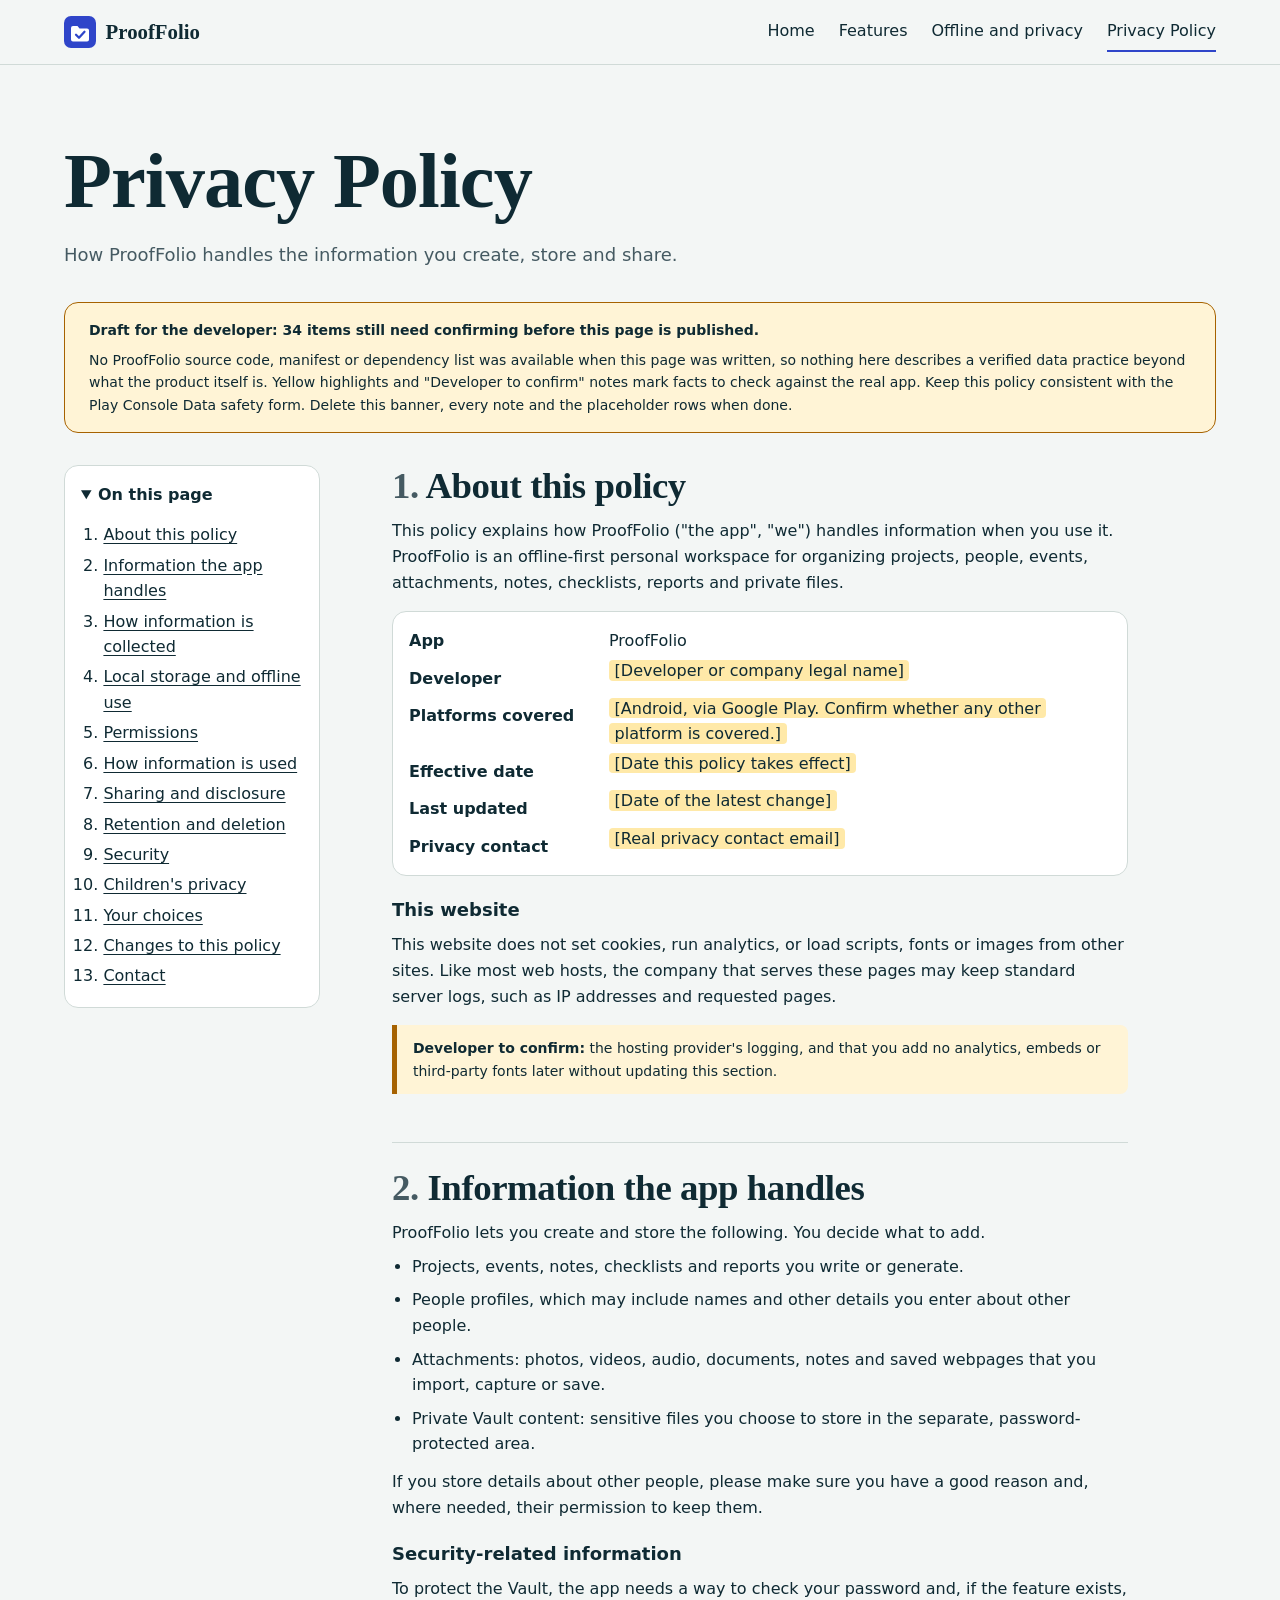
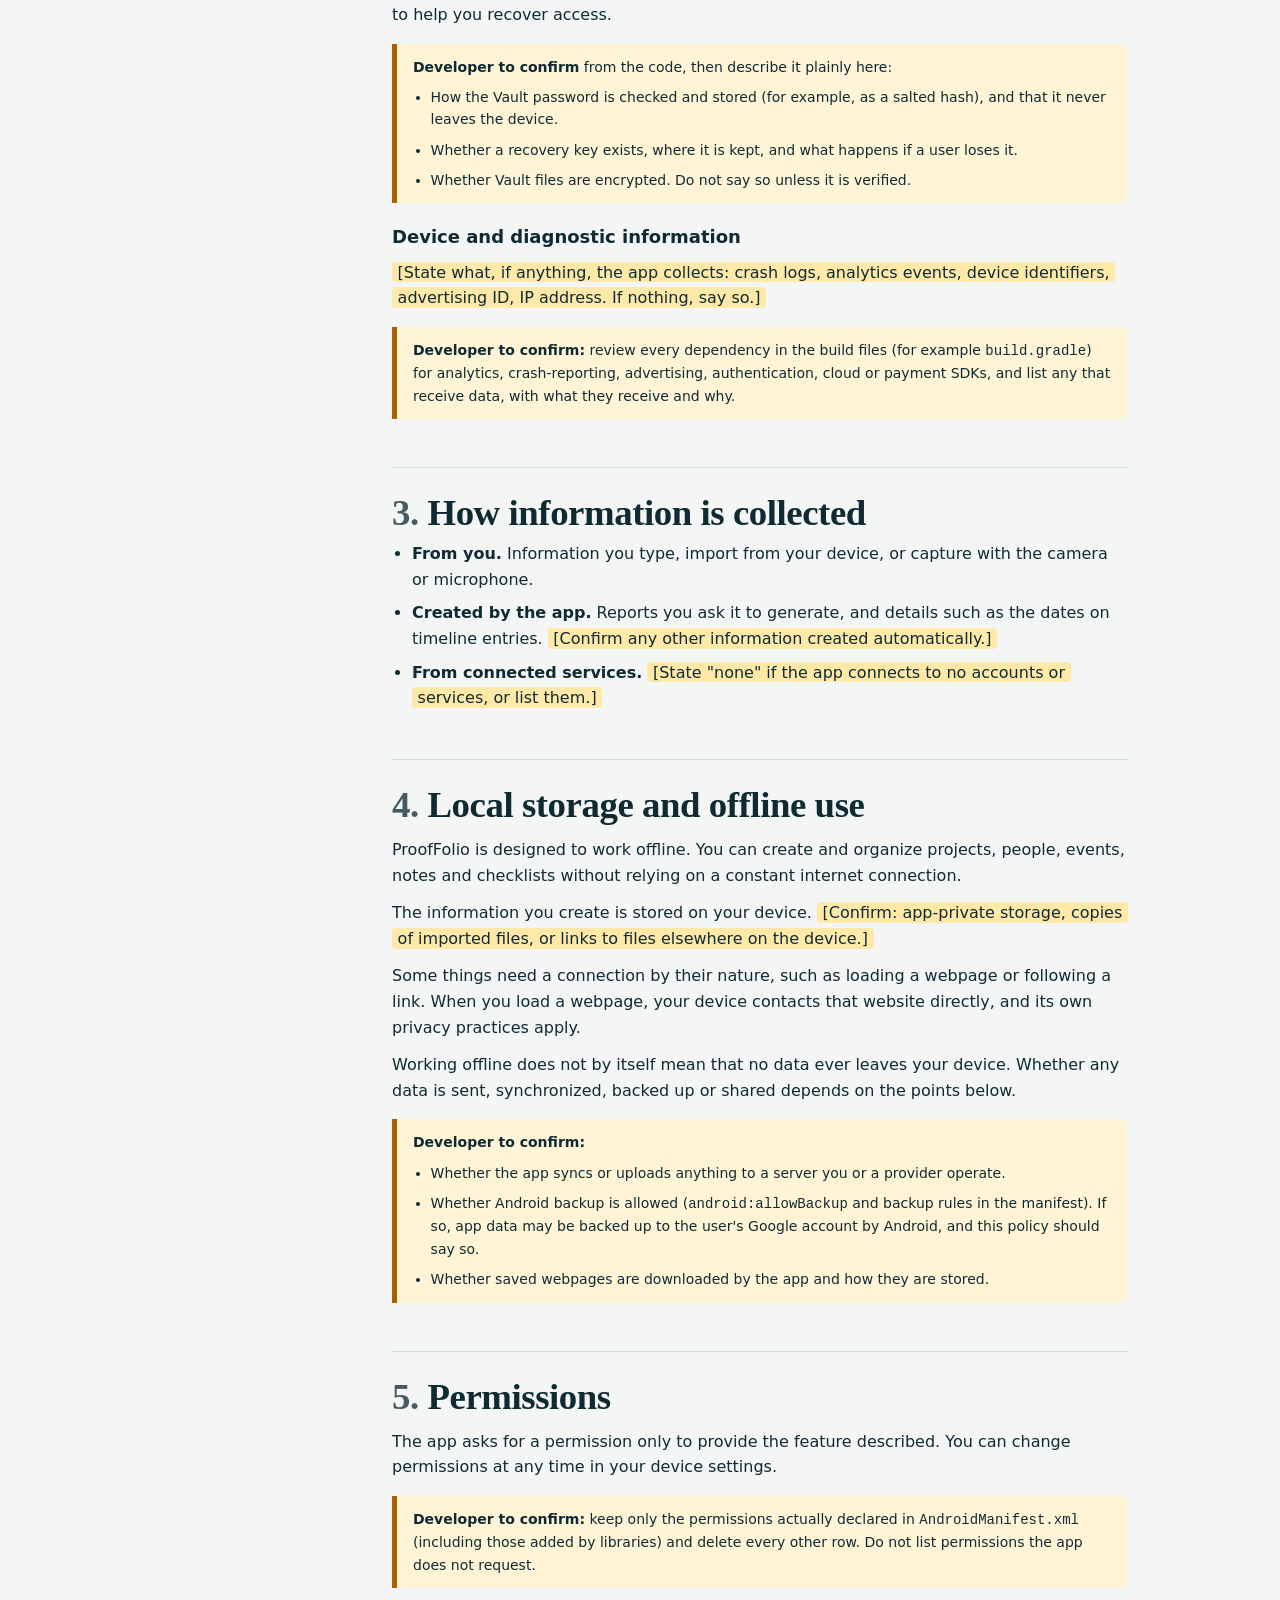
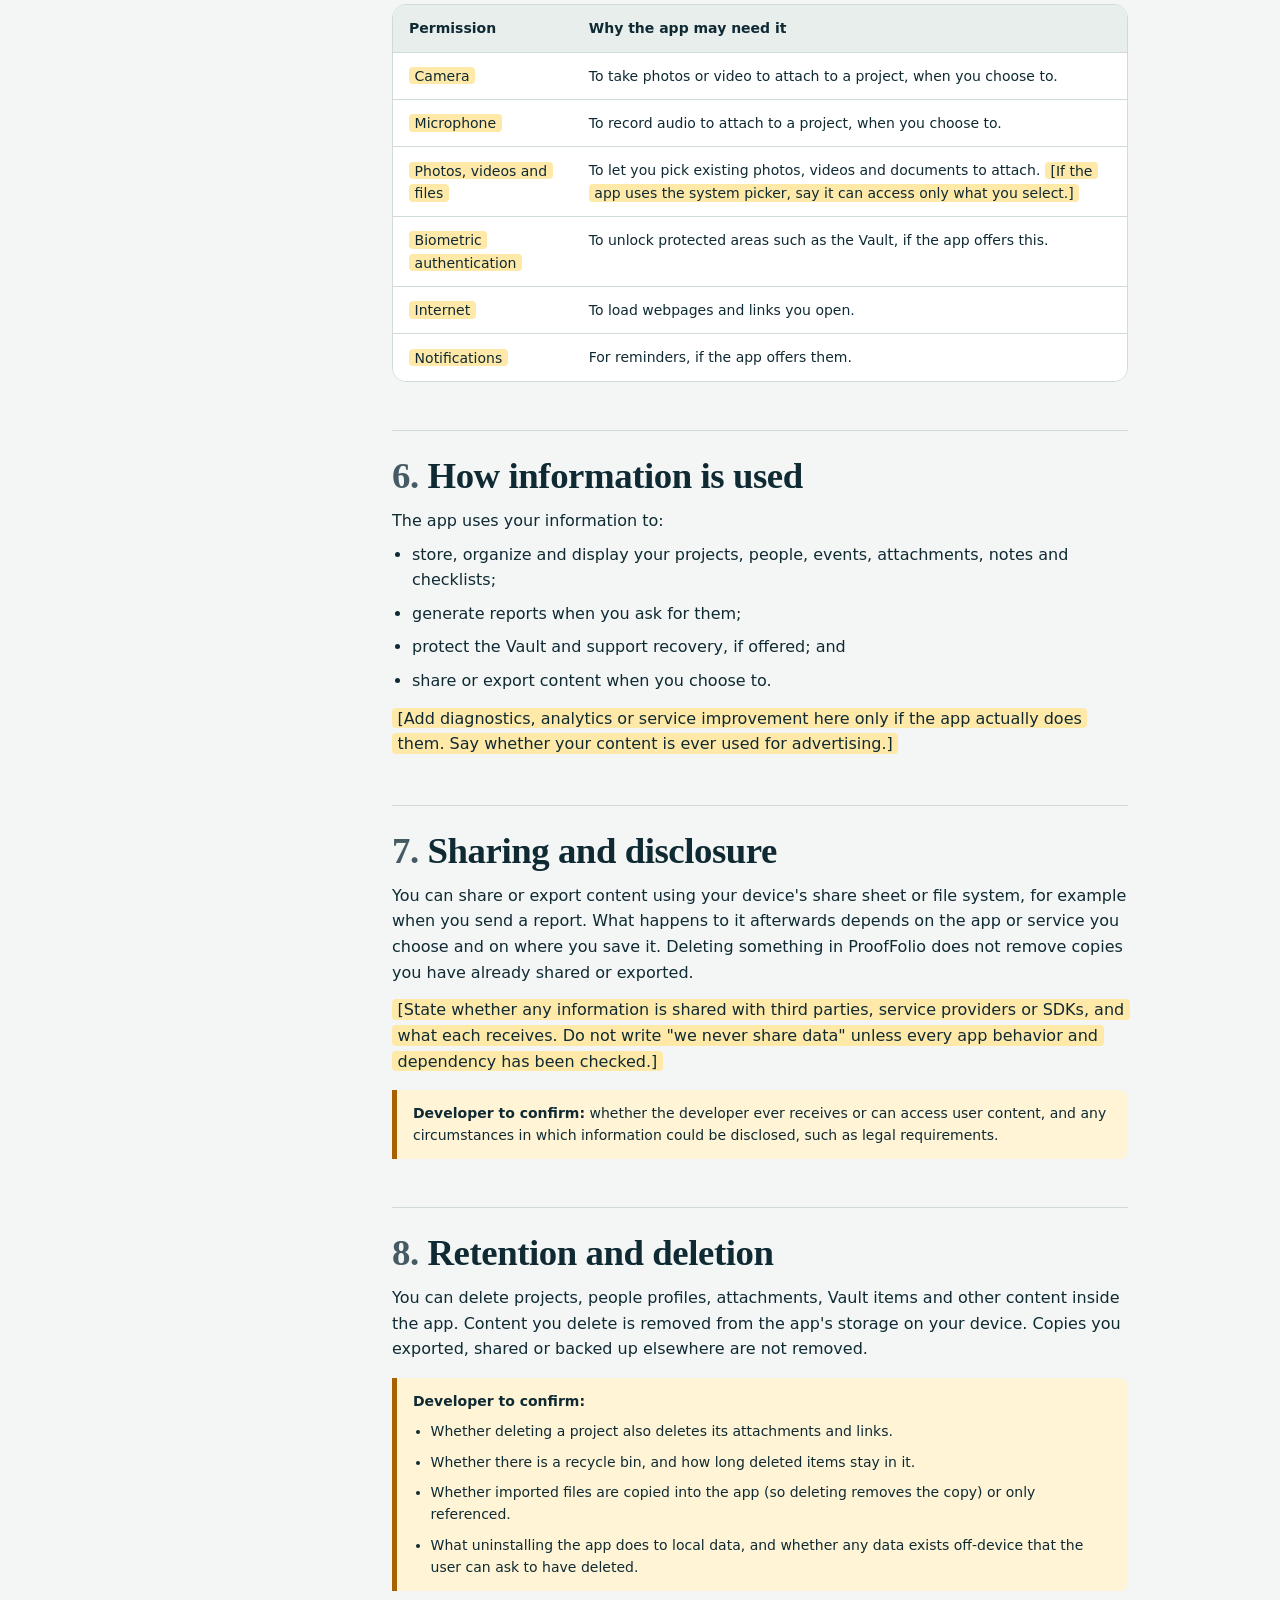
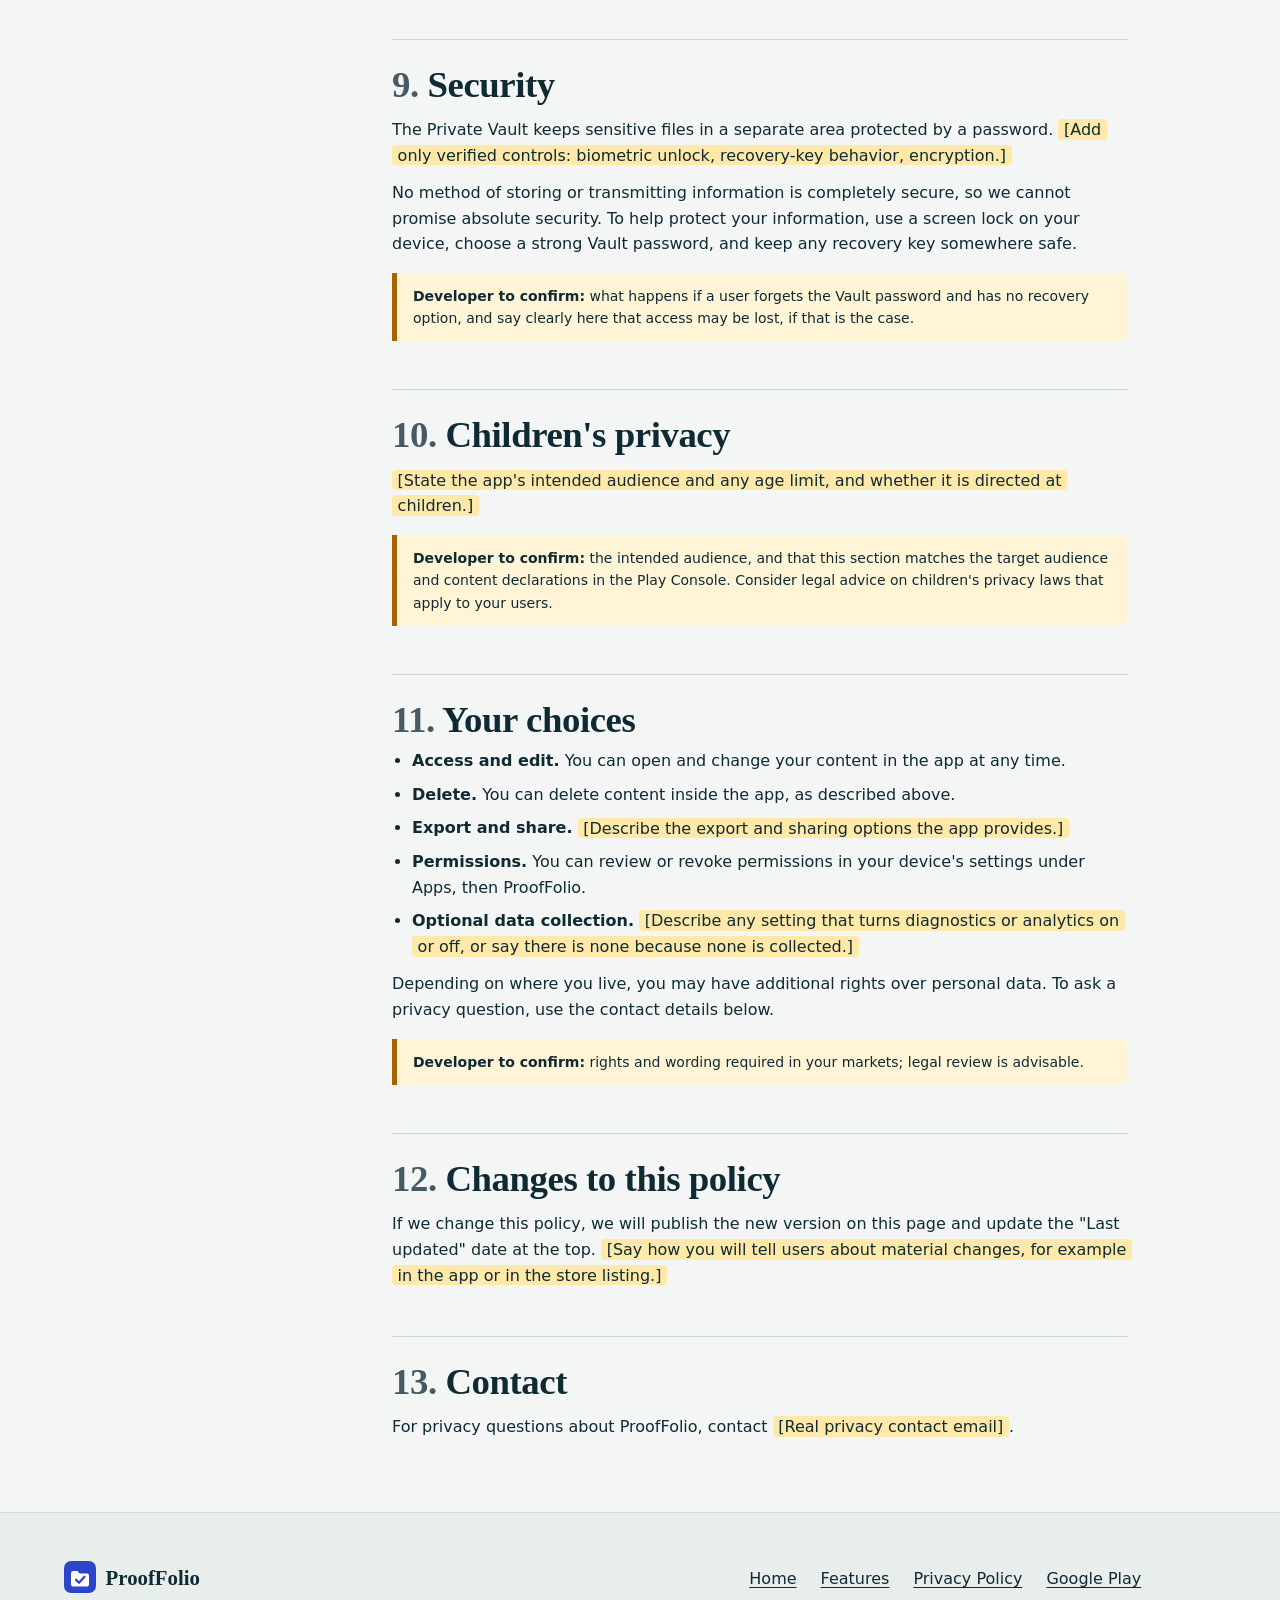
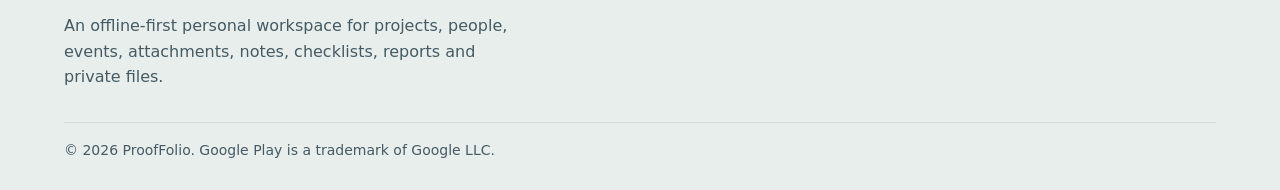
==== privacy-policy.html @ 1a8242d4 "first commit with placeholder data" ====
<!doctype html>
<html lang="en">
<head>
  <meta charset="utf-8">
  <meta name="viewport" content="width=device-width, initial-scale=1">
  <title>Privacy Policy | ProofFolio</title>
  <meta name="description" content="How ProofFolio, an offline-first personal workspace, handles the information you create, store and share.">
  <meta name="theme-color" content="#f3f6f5">
  <link rel="icon" href="assets/img/favicon.svg" type="image/svg+xml">
  <meta property="og:type" content="website">
  <meta property="og:site_name" content="ProofFolio">
  <meta property="og:title" content="ProofFolio Privacy Policy">
  <meta property="og:description" content="How ProofFolio handles the information you create, store and share.">
  <meta property="og:image" content="assets/img/og-image.png">
  <meta name="twitter:card" content="summary_large_image">
  <link rel="stylesheet" href="assets/css/styles.css">
  <script>document.documentElement.classList.add('js');</script>
  <script src="assets/js/config.js" defer></script>
  <script src="assets/js/main.js" defer></script>
</head>
<body>

<svg width="0" height="0" style="position:absolute" aria-hidden="true" focusable="false">
  <defs>
    <symbol id="i-menu" viewBox="0 0 24 24"><path d="M4 7h16M4 12h16M4 17h16"/></symbol>
    <symbol id="i-close" viewBox="0 0 24 24"><path d="M6 6l12 12M18 6L6 18"/></symbol>
  </defs>
</svg>

<a class="skip-link" href="#main">Skip to main content</a>

<header class="site-header">
  <div class="container site-header__inner">
    <a class="brand" href="index.html" aria-label="ProofFolio home">
      <img src="assets/img/logo-mark.svg" alt="" width="32" height="32">
      ProofFolio
    </a>
    <button class="nav-toggle" type="button" aria-expanded="false" aria-controls="site-nav" aria-label="Open menu">
      <svg class="i" aria-hidden="true"><use href="#i-menu"/></svg>
    </button>
    <nav class="nav" id="site-nav" aria-label="Main">
      <a href="index.html">Home</a>
      <a href="index.html#features">Features</a>
      <a href="index.html#offline">Offline and privacy</a>
      <a href="privacy-policy.html" aria-current="page">Privacy Policy</a>
    </nav>
  </div>
</header>

<main id="main">
  <section class="doc-hero">
    <div class="container">
      <h1>Privacy Policy</h1>
      <p>How ProofFolio handles the information you create, store and share.</p>
    </div>
  </section>

  <div class="container">

    <!-- Remove this banner once every highlighted item below has been resolved.
         It hides itself automatically when nothing is left to confirm. -->
    <div class="draft-banner" data-policy-banner>
      <p><strong>Draft for the developer: <span data-policy-count>several</span> items still need confirming before this page is published.</strong></p>
      <p>No ProofFolio source code, manifest or dependency list was available when this page was written, so nothing here describes a verified data practice beyond what the product itself is. Yellow highlights and "Developer to confirm" notes mark facts to check against the real app. Keep this policy consistent with the Play Console Data safety form. Delete this banner, every note and the placeholder rows when done.</p>
    </div>

    <div class="doc">
      <details class="toc" open>
        <summary>On this page</summary>
        <nav aria-label="Contents">
          <ol>
            <li><a href="#about">About this policy</a></li>
            <li><a href="#information">Information the app handles</a></li>
            <li><a href="#collection">How information is collected</a></li>
            <li><a href="#local-storage">Local storage and offline use</a></li>
            <li><a href="#permissions">Permissions</a></li>
            <li><a href="#use">How information is used</a></li>
            <li><a href="#sharing">Sharing and disclosure</a></li>
            <li><a href="#retention">Retention and deletion</a></li>
            <li><a href="#security">Security</a></li>
            <li><a href="#children">Children's privacy</a></li>
            <li><a href="#rights">Your choices</a></li>
            <li><a href="#changes">Changes to this policy</a></li>
            <li><a href="#contact">Contact</a></li>
          </ol>
        </nav>
      </details>

      <article class="policy">

        <h2 id="about">About this policy</h2>
        <p>This policy explains how ProofFolio ("the app", "we") handles information when you use it. ProofFolio is an offline-first personal workspace for organizing projects, people, events, attachments, notes, checklists, reports and private files.</p>
        <dl>
          <dt>App</dt>
          <dd>ProofFolio</dd>
          <dt>Developer</dt>
          <dd><span class="fill" data-config="developerName">[Developer or company legal name]</span></dd>
          <dt>Platforms covered</dt>
          <dd><span class="fill">[Android, via Google Play. Confirm whether any other platform is covered.]</span></dd>
          <dt>Effective date</dt>
          <dd><span class="fill" data-config="effectiveDate">[Date this policy takes effect]</span></dd>
          <dt>Last updated</dt>
          <dd><span class="fill" data-config="lastUpdated">[Date of the latest change]</span></dd>
          <dt>Privacy contact</dt>
          <dd><span class="fill" data-contact-email>[Real privacy contact email]</span></dd>
        </dl>
        <h3>This website</h3>
        <p>This website does not set cookies, run analytics, or load scripts, fonts or images from other sites. Like most web hosts, the company that serves these pages may keep standard server logs, such as IP addresses and requested pages.</p>
        <aside class="confirm"><p><strong>Developer to confirm:</strong> the hosting provider's logging, and that you add no analytics, embeds or third-party fonts later without updating this section.</p></aside>

        <h2 id="information">Information the app handles</h2>
        <p>ProofFolio lets you create and store the following. You decide what to add.</p>
        <ul>
          <li>Projects, events, notes, checklists and reports you write or generate.</li>
          <li>People profiles, which may include names and other details you enter about other people.</li>
          <li>Attachments: photos, videos, audio, documents, notes and saved webpages that you import, capture or save.</li>
          <li>Private Vault content: sensitive files you choose to store in the separate, password-protected area.</li>
        </ul>
        <p>If you store details about other people, please make sure you have a good reason and, where needed, their permission to keep them.</p>
        <h3>Security-related information</h3>
        <p>To protect the Vault, the app needs a way to check your password and, if the feature exists, to help you recover access.</p>
        <aside class="confirm"><p><strong>Developer to confirm</strong> from the code, then describe it plainly here:</p>
          <ul>
            <li>How the Vault password is checked and stored (for example, as a salted hash), and that it never leaves the device.</li>
            <li>Whether a recovery key exists, where it is kept, and what happens if a user loses it.</li>
            <li>Whether Vault files are encrypted. Do not say so unless it is verified.</li>
          </ul></aside>
        <h3>Device and diagnostic information</h3>
        <p><span class="fill">[State what, if anything, the app collects: crash logs, analytics events, device identifiers, advertising ID, IP address. If nothing, say so.]</span></p>
        <aside class="confirm"><p><strong>Developer to confirm:</strong> review every dependency in the build files (for example <code>build.gradle</code>) for analytics, crash-reporting, advertising, authentication, cloud or payment SDKs, and list any that receive data, with what they receive and why.</p></aside>

        <h2 id="collection">How information is collected</h2>
        <ul>
          <li><strong>From you.</strong> Information you type, import from your device, or capture with the camera or microphone.</li>
          <li><strong>Created by the app.</strong> Reports you ask it to generate, and details such as the dates on timeline entries. <span class="fill">[Confirm any other information created automatically.]</span></li>
          <li><strong>From connected services.</strong> <span class="fill">[State "none" if the app connects to no accounts or services, or list them.]</span></li>
        </ul>

        <h2 id="local-storage">Local storage and offline use</h2>
        <p>ProofFolio is designed to work offline. You can create and organize projects, people, events, notes and checklists without relying on a constant internet connection.</p>
        <p>The information you create is stored on your device. <span class="fill">[Confirm: app-private storage, copies of imported files, or links to files elsewhere on the device.]</span></p>
        <p>Some things need a connection by their nature, such as loading a webpage or following a link. When you load a webpage, your device contacts that website directly, and its own privacy practices apply.</p>
        <p>Working offline does not by itself mean that no data ever leaves your device. Whether any data is sent, synchronized, backed up or shared depends on the points below.</p>
        <aside class="confirm">
          <p><strong>Developer to confirm:</strong></p>
          <ul>
            <li>Whether the app syncs or uploads anything to a server you or a provider operate.</li>
            <li>Whether Android backup is allowed (<code>android:allowBackup</code> and backup rules in the manifest). If so, app data may be backed up to the user's Google account by Android, and this policy should say so.</li>
            <li>Whether saved webpages are downloaded by the app and how they are stored.</li>
          </ul>
        </aside>

        <h2 id="permissions">Permissions</h2>
        <p>The app asks for a permission only to provide the feature described. You can change permissions at any time in your device settings.</p>
        <aside class="confirm"><p><strong>Developer to confirm:</strong> keep only the permissions actually declared in <code>AndroidManifest.xml</code> (including those added by libraries) and delete every other row. Do not list permissions the app does not request.</p></aside>
        <div class="table-wrap" role="region" aria-label="Permissions table" tabindex="0">
          <table>
            <thead><tr><th scope="col">Permission</th><th scope="col">Why the app may need it</th></tr></thead>
            <tbody>
              <tr><td><span class="fill">Camera</span></td><td>To take photos or video to attach to a project, when you choose to.</td></tr>
              <tr><td><span class="fill">Microphone</span></td><td>To record audio to attach to a project, when you choose to.</td></tr>
              <tr><td><span class="fill">Photos, videos and files</span></td><td>To let you pick existing photos, videos and documents to attach. <span class="fill">[If the app uses the system picker, say it can access only what you select.]</span></td></tr>
              <tr><td><span class="fill">Biometric authentication</span></td><td>To unlock protected areas such as the Vault, if the app offers this.</td></tr>
              <tr><td><span class="fill">Internet</span></td><td>To load webpages and links you open.</td></tr>
              <tr><td><span class="fill">Notifications</span></td><td>For reminders, if the app offers them.</td></tr>
            </tbody>
          </table>
        </div>

        <h2 id="use">How information is used</h2>
        <p>The app uses your information to:</p>
        <ul>
          <li>store, organize and display your projects, people, events, attachments, notes and checklists;</li>
          <li>generate reports when you ask for them;</li>
          <li>protect the Vault and support recovery, if offered; and</li>
          <li>share or export content when you choose to.</li>
        </ul>
        <p><span class="fill">[Add diagnostics, analytics or service improvement here only if the app actually does them. Say whether your content is ever used for advertising.]</span></p>

        <h2 id="sharing">Sharing and disclosure</h2>
        <p>You can share or export content using your device's share sheet or file system, for example when you send a report. What happens to it afterwards depends on the app or service you choose and on where you save it. Deleting something in ProofFolio does not remove copies you have already shared or exported.</p>
        <p><span class="fill">[State whether any information is shared with third parties, service providers or SDKs, and what each receives. Do not write "we never share data" unless every app behavior and dependency has been checked.]</span></p>
        <aside class="confirm"><p><strong>Developer to confirm:</strong> whether the developer ever receives or can access user content, and any circumstances in which information could be disclosed, such as legal requirements.</p></aside>

        <h2 id="retention">Retention and deletion</h2>
        <p>You can delete projects, people profiles, attachments, Vault items and other content inside the app. Content you delete is removed from the app's storage on your device. Copies you exported, shared or backed up elsewhere are not removed.</p>
        <aside class="confirm">
          <p><strong>Developer to confirm:</strong></p>
          <ul>
            <li>Whether deleting a project also deletes its attachments and links.</li>
            <li>Whether there is a recycle bin, and how long deleted items stay in it.</li>
            <li>Whether imported files are copied into the app (so deleting removes the copy) or only referenced.</li>
            <li>What uninstalling the app does to local data, and whether any data exists off-device that the user can ask to have deleted.</li>
          </ul>
        </aside>

        <h2 id="security">Security</h2>
        <p>The Private Vault keeps sensitive files in a separate area protected by a password. <span class="fill">[Add only verified controls: biometric unlock, recovery-key behavior, encryption.]</span></p>
        <p>No method of storing or transmitting information is completely secure, so we cannot promise absolute security. To help protect your information, use a screen lock on your device, choose a strong Vault password, and keep any recovery key somewhere safe.</p>
        <aside class="confirm"><p><strong>Developer to confirm:</strong> what happens if a user forgets the Vault password and has no recovery option, and say clearly here that access may be lost, if that is the case.</p></aside>

        <h2 id="children">Children's privacy</h2>
        <p><span class="fill">[State the app's intended audience and any age limit, and whether it is directed at children.]</span></p>
        <aside class="confirm"><p><strong>Developer to confirm:</strong> the intended audience, and that this section matches the target audience and content declarations in the Play Console. Consider legal advice on children's privacy laws that apply to your users.</p></aside>

        <h2 id="rights">Your choices</h2>
        <ul>
          <li><strong>Access and edit.</strong> You can open and change your content in the app at any time.</li>
          <li><strong>Delete.</strong> You can delete content inside the app, as described above.</li>
          <li><strong>Export and share.</strong> <span class="fill">[Describe the export and sharing options the app provides.]</span></li>
          <li><strong>Permissions.</strong> You can review or revoke permissions in your device's settings under Apps, then ProofFolio.</li>
          <li><strong>Optional data collection.</strong> <span class="fill">[Describe any setting that turns diagnostics or analytics on or off, or say there is none because none is collected.]</span></li>
        </ul>
        <p>Depending on where you live, you may have additional rights over personal data. To ask a privacy question, use the contact details below.</p>
        <aside class="confirm"><p><strong>Developer to confirm:</strong> rights and wording required in your markets; legal review is advisable.</p></aside>

        <h2 id="changes">Changes to this policy</h2>
        <p>If we change this policy, we will publish the new version on this page and update the "Last updated" date at the top. <span class="fill">[Say how you will tell users about material changes, for example in the app or in the store listing.]</span></p>

        <h2 id="contact">Contact</h2>
        <p>For privacy questions about ProofFolio, contact <span class="fill" data-contact-email>[Real privacy contact email]</span>.</p>

      </article>
    </div>
  </div>
</main>

<footer class="site-footer">
  <div class="container">
    <div class="site-footer__grid">
      <div>
        <a class="brand" href="index.html" aria-label="ProofFolio home">
          <img src="assets/img/logo-mark.svg" alt="" width="32" height="32">
          ProofFolio
        </a>
        <p>An offline-first personal workspace for projects, people, events, attachments, notes, checklists, reports and private files.</p>
      </div>
      <nav aria-label="Footer">
        <ul class="footer-links">
          <li><a href="index.html">Home</a></li>
          <li><a href="index.html#features">Features</a></li>
          <li><a href="privacy-policy.html">Privacy Policy</a></li>
          <li data-contact-item hidden><a href="#" data-contact-link>Contact</a></li>
          <li><a href="#" data-play-link>Google Play</a></li>
        </ul>
      </nav>
    </div>
    <p class="copyright">&copy; 2026 ProofFolio. Google Play is a trademark of Google LLC.</p>
  </div>
</footer>

<div class="toast" id="toast" role="status" hidden></div>
</body>
</html>
---- assets/css/styles.css ----
/* ==========================================================================
   ProofFolio website
   1. Tokens   2. Base   3. Layout   4. Components   5. Sections   6. Privacy page
   ========================================================================== */

/* 1. Tokens ---------------------------------------------------------------- */
:root {
  /* Colour */
  --ink: #0f2a33;
  --ink-soft: #1b3b47;
  --paper: #f3f6f5;
  --surface: #ffffff;
  --sunken: #e8eeec;
  --line: #d0dad7;
  --muted: #455a62;
  --cobalt: #2f45c9;
  --cobalt-deep: #1e2e9b;
  --cobalt-tint: #e5e9fb;

  /* Folder-tab colours: one per feature, reused wherever that feature appears */
  --t-projects: #2f45c9;
  --t-people: #0e7c70;
  --t-timeline: #a66200;
  --t-attach: #b93a73;
  --t-check: #3c7f34;
  --t-report: #6a45b8;
  --t-vault: #0f2a33;

  --alert-bg: #fff4d6;
  --alert-line: #a66200;

  /* Type: system stacks, so nothing is fetched from a third party */
  --font-display: Charter, "Bitstream Charter", "Sitka Text", Cambria, "Iowan Old Style", Georgia, serif;
  --font-body: system-ui, -apple-system, "Segoe UI", Roboto, "Helvetica Neue", Arial, sans-serif;

  --step--1: 0.875rem;
  --step-0: 1rem;
  --step-1: 1.125rem;
  --step-2: clamp(1.3rem, 1.15rem + 0.6vw, 1.55rem);
  --step-3: clamp(1.7rem, 1.4rem + 1.3vw, 2.3rem);
  --step-4: clamp(2rem, 1.5rem + 2.4vw, 3.25rem);
  --step-5: clamp(2.6rem, 1.6rem + 4.6vw, 4.9rem);

  /* Space */
  --sp-1: 0.25rem;
  --sp-2: 0.5rem;
  --sp-3: 0.75rem;
  --sp-4: 1rem;
  --sp-5: 1.5rem;
  --sp-6: 2rem;
  --sp-7: 3rem;
  --sp-8: 4.5rem;

  /* Shape and depth */
  --r-sm: 0.5rem;
  --r-md: 0.875rem;
  --r-lg: 1.5rem;
  --r-pill: 999px;
  --shadow-1: 0 1px 2px rgb(15 42 51 / 0.06), 0 4px 12px rgb(15 42 51 / 0.06);
  --shadow-2: 0 2px 4px rgb(15 42 51 / 0.1), 0 24px 48px rgb(15 42 51 / 0.2);

  --container: 72rem;
  --gutter: clamp(1.25rem, 4vw, 2.5rem);
  --header-h: 4rem;
}

/* 2. Base ------------------------------------------------------------------ */
*,
*::before,
*::after {
  box-sizing: border-box;
}

html {
  -webkit-text-size-adjust: 100%;
  scroll-behavior: smooth;
  scroll-padding-top: calc(var(--header-h) + 1rem);
}

body {
  margin: 0;
  font-family: var(--font-body);
  font-size: var(--step-0);
  line-height: 1.6;
  color: var(--ink);
  background: var(--paper);
  -webkit-font-smoothing: antialiased;
}

img,
svg {
  display: block;
  max-width: 100%;
}

h1,
h2,
h3,
h4 {
  margin: 0;
  font-family: var(--font-display);
  font-weight: 700;
  line-height: 1.12;
  letter-spacing: -0.012em;
  text-wrap: balance;
}

p {
  margin: 0;
  text-wrap: pretty;
}

ul,
ol {
  margin: 0;
  padding: 0;
  list-style: none;
}

a {
  color: var(--cobalt-deep);
  text-underline-offset: 0.2em;
}

:focus-visible {
  outline: 3px solid var(--cobalt);
  outline-offset: 3px;
  border-radius: 4px;
}

.on-dark :focus-visible,
.on-cobalt :focus-visible {
  outline-color: #fff;
}

.sr-only {
  position: absolute;
  width: 1px;
  height: 1px;
  margin: -1px;
  padding: 0;
  overflow: hidden;
  clip: rect(0 0 0 0);
  white-space: nowrap;
  border: 0;
}

.skip-link {
  position: absolute;
  left: var(--sp-4);
  top: -4rem;
  z-index: 100;
  padding: var(--sp-3) var(--sp-4);
  background: var(--ink);
  color: #fff;
  border-radius: var(--r-sm);
  transition: top 0.15s;
}

.skip-link:focus {
  top: var(--sp-3);
}

/* Icons (sprite) */
.i {
  width: 1.25em;
  height: 1.25em;
  flex: none;
  fill: none;
  stroke: currentColor;
  stroke-width: 1.75;
  stroke-linecap: round;
  stroke-linejoin: round;
}

.i--fill {
  fill: currentColor;
  stroke: none;
}

/* 3. Layout ---------------------------------------------------------------- */
.container {
  width: 100%;
  max-width: calc(var(--container) + var(--gutter) * 2);
  margin-inline: auto;
  padding-inline: var(--gutter);
}

.section {
  padding-block: clamp(3.5rem, 8vw, 6.5rem);
}

.section--tint {
  background: var(--surface);
}

.section-head {
  max-width: 40rem;
  margin-bottom: var(--sp-7);
}

.section-head h2 {
  font-size: var(--step-4);
}

.section-head p {
  margin-top: var(--sp-4);
  font-size: var(--step-1);
  color: var(--muted);
}

.split {
  display: grid;
  gap: var(--sp-7);
  align-items: center;
}

@media (min-width: 60rem) {
  .split {
    grid-template-columns: minmax(0, 0.85fr) minmax(0, 1.15fr);
    gap: var(--sp-8);
  }
}

/* 4. Components ------------------------------------------------------------ */

/* Buttons */
.btn {
  display: inline-flex;
  align-items: center;
  justify-content: center;
  gap: var(--sp-3);
  min-height: 3rem;
  padding: 0.7rem 1.3rem;
  font: inherit;
  font-weight: 600;
  text-decoration: none;
  color: inherit;
  background: none;
  border: 1.5px solid transparent;
  border-radius: var(--r-pill);
  cursor: pointer;
  transition: background-color 0.2s, color 0.2s, border-color 0.2s;
}

.btn--primary {
  color: #fff;
  background: var(--cobalt);
}

.btn--primary:hover {
  background: var(--cobalt-deep);
}

.btn--ghost {
  color: var(--ink);
  border-color: var(--ink);
}

.btn--ghost:hover {
  color: #fff;
  background: var(--ink);
}

.on-cobalt .btn--ghost,
.on-dark .btn--ghost {
  color: #fff;
  border-color: rgb(255 255 255 / 0.7);
}

.on-cobalt .btn--ghost:hover,
.on-dark .btn--ghost:hover {
  color: var(--ink);
  background: #fff;
  border-color: #fff;
}

.btn--play {
  padding: 0.55rem 1.4rem 0.55rem 1.1rem;
  color: #fff;
  background: var(--ink);
  border-color: var(--ink);
  border-radius: var(--r-md);
  text-align: left;
}

.btn--play:hover {
  background: var(--ink-soft);
}

.on-cobalt .btn--play {
  border-color: rgb(255 255 255 / 0.4);
}

.btn--play .i {
  width: 1.75rem;
  height: 1.75rem;
}

.btn--play span {
  display: flex;
  flex-direction: column;
  font-size: 1.1rem;
  line-height: 1.1;
}

.btn--play small {
  font-size: 0.6875rem;
  font-weight: 500;
  opacity: 0.85;
}

.btn--sm {
  min-height: 2.5rem;
  padding: 0.4rem 1rem;
  font-size: var(--step--1);
  color: #fff;
  background: var(--ink);
  border-radius: var(--r-pill);
}

.btn--sm:hover {
  background: var(--ink-soft);
}

/* Header */
.site-header {
  position: sticky;
  top: 0;
  z-index: 50;
  background: rgb(243 246 245 / 0.94);
  -webkit-backdrop-filter: blur(10px);
  backdrop-filter: blur(10px);
  border-bottom: 1px solid var(--line);
}

.site-header__inner {
  position: relative;
  display: flex;
  flex-wrap: wrap;
  align-items: center;
  gap: var(--sp-2) var(--sp-5);
  min-height: var(--header-h);
}

.brand {
  display: inline-flex;
  align-items: center;
  gap: 0.6rem;
  font-family: var(--font-display);
  font-size: 1.3rem;
  font-weight: 700;
  color: var(--ink);
  text-decoration: none;
}

.brand img {
  width: 2rem;
  height: 2rem;
}

.nav {
  display: flex;
  flex-wrap: wrap;
  align-items: center;
  gap: var(--sp-1) var(--sp-5);
  margin-left: auto;
}

.nav a:not(.btn) {
  padding-block: 0.4rem;
  font-weight: 500;
  color: var(--ink);
  text-decoration: none;
  border-bottom: 2px solid transparent;
}

.nav a:not(.btn):hover,
.nav a[aria-current] {
  border-bottom-color: var(--cobalt);
}

.nav-toggle {
  display: none;
  align-items: center;
  justify-content: center;
  width: 2.75rem;
  height: 2.75rem;
  margin-left: auto;
  color: var(--ink);
  background: none;
  border: 1.5px solid var(--line);
  border-radius: var(--r-sm);
  cursor: pointer;
}

.nav-toggle .i {
  width: 1.5rem;
  height: 1.5rem;
}

@media (max-width: 55rem) {
  .nav {
    width: 100%;
    margin-left: 0;
    padding-bottom: var(--sp-3);
  }

  .js .nav-toggle {
    display: inline-flex;
  }

  .js .nav {
    position: absolute;
    top: 100%;
    left: calc(var(--gutter) * -1);
    right: calc(var(--gutter) * -1);
    display: none;
    flex-direction: column;
    align-items: stretch;
    gap: 0;
    width: auto;
    padding: var(--sp-2) var(--gutter) var(--sp-5);
    background: var(--paper);
    border-bottom: 1px solid var(--line);
  }

  .js .nav.is-open {
    display: flex;
  }

  .js .nav a:not(.btn) {
    padding-block: 0.9rem;
    border-bottom: 1px solid var(--line);
  }

  .js .nav .btn--sm {
    margin-top: var(--sp-4);
    min-height: 3rem;
  }
}

/* Toast (shown only while the Play Store link is unset) */
.toast {
  position: fixed;
  left: 50%;
  bottom: var(--sp-5);
  z-index: 200;
  max-width: calc(100% - 2rem);
  padding: var(--sp-3) var(--sp-5);
  color: #fff;
  background: var(--ink);
  border-radius: var(--r-md);
  box-shadow: var(--shadow-2);
  transform: translate(-50%, 1rem);
  opacity: 0;
  transition: opacity 0.25s, transform 0.25s;
}

.toast.is-visible {
  opacity: 1;
  transform: translate(-50%, 0);
}

/* 5. Sections -------------------------------------------------------------- */

/* Hero */
.hero {
  padding-block: clamp(2.5rem, 6vw, 5rem) clamp(3.5rem, 8vw, 6.5rem);
  overflow: clip;
}

.hero__grid {
  display: grid;
  gap: var(--sp-7);
  align-items: center;
}

@media (min-width: 60rem) {
  .hero__grid {
    grid-template-columns: minmax(0, 1.05fr) minmax(0, 0.95fr);
  }
}

.hero h1 {
  max-width: 14ch;
  font-size: var(--step-5);
  line-height: 1.04;
}

.hero .lead {
  max-width: 34rem;
  margin-top: var(--sp-5);
  font-size: var(--step-1);
  color: var(--muted);
}

.hero__actions {
  display: flex;
  flex-wrap: wrap;
  gap: var(--sp-3) var(--sp-4);
  margin-top: var(--sp-6);
}

.hero__facts {
  display: flex;
  flex-wrap: wrap;
  gap: var(--sp-2) var(--sp-5);
  margin-top: var(--sp-6);
  font-size: var(--step--1);
  color: var(--muted);
}

.hero__facts li {
  display: inline-flex;
  align-items: center;
  gap: var(--sp-2);
}

.hero__facts .i {
  color: var(--ink);
}

.hero__visual {
  margin: 0;
}

.mock {
  position: relative;
  display: grid;
  place-items: center;
  min-height: 35rem;
  padding: 3rem 0 1.5rem;
}

.folder {
  position: absolute;
  inset: 9% 0 6% 6%;
  background: var(--cobalt);
  border-radius: 0 var(--r-lg) var(--r-lg) var(--r-lg);
}

.folder::before {
  content: "";
  position: absolute;
  left: 0;
  top: -2.25rem;
  width: 44%;
  height: 2.5rem;
  background: var(--cobalt);
  border-radius: var(--r-md) var(--r-md) 0 0;
  clip-path: polygon(0 0, calc(100% - 1.5rem) 0, 100% 100%, 0 100%);
}

.paper {
  position: absolute;
  z-index: 1;
  width: 42%;
  padding: 0.7rem;
  background: var(--surface);
  border-radius: var(--r-sm);
  box-shadow: var(--shadow-1);
}

.paper i {
  display: block;
  height: 0.4rem;
  margin-bottom: 0.45rem;
  background: var(--line);
  border-radius: 99px;
}

.paper i:nth-child(2n) {
  width: 70%;
}

.paper::before {
  content: "";
  display: block;
  width: 2.25rem;
  height: 0.5rem;
  margin-bottom: 0.6rem;
  background: var(--tab);
  border-radius: 99px;
}

.paper--a {
  --tab: var(--t-attach);
  left: 0;
  top: 1%;
  transform: rotate(-6deg);
}

.paper--b {
  --tab: var(--t-timeline);
  right: 0;
  top: 11%;
  transform: rotate(5deg);
}

.phone {
  position: relative;
  z-index: 2;
  width: min(19rem, 82%);
  padding: 0.75rem 0.75rem 1rem;
  overflow: hidden;
  font-size: 0.8125rem;
  line-height: 1.35;
  background: var(--surface);
  border: 0.5rem solid var(--ink);
  border-radius: 2.25rem;
  box-shadow: var(--shadow-2);
}

.phone__status {
  display: flex;
  justify-content: space-between;
  align-items: center;
  padding: 0.1rem 0.5rem 0.6rem;
  font-size: 0.6875rem;
  font-weight: 600;
}

.phone__icons {
  display: inline-flex;
  align-items: center;
  gap: 0.35rem;
}

.phone__icons .i {
  width: 0.85rem;
  height: 0.85rem;
}

.battery {
  width: 1.1rem;
  height: 0.55rem;
  border: 1.5px solid var(--ink);
  border-radius: 3px;
  background: linear-gradient(90deg, var(--ink) 70%, transparent 70%);
}

.phone__title {
  padding: 0 0.5rem 0.6rem;
}

.phone__title small {
  display: block;
  color: var(--muted);
}

.phone__title strong {
  font-family: var(--font-display);
  font-size: 1.25rem;
  line-height: 1.15;
}

.phone__tabs {
  display: flex;
  gap: 0.25rem;
  padding: 0 0.25rem 0.6rem;
  overflow: hidden;
}

.phone__tabs span {
  padding: 0.3rem 0.6rem;
  font-size: 0.6875rem;
  font-weight: 600;
  color: var(--muted);
  border-radius: var(--r-pill);
}

.phone__tabs .is-active {
  color: #fff;
  background: var(--cobalt);
}

.phone__card {
  margin: 0 0.25rem 0.6rem;
  padding: 0.7rem 0.75rem;
  background: var(--paper);
  border-radius: var(--r-md);
}

.phone__label {
  margin-bottom: 0.4rem;
  font-size: 0.6875rem;
  font-weight: 700;
  color: var(--muted);
}

.phone__row {
  display: flex;
  align-items: center;
  gap: 0.5rem;
  padding: 0.22rem 0;
}

.phone__row .box {
  flex: none;
  width: 0.95rem;
  height: 0.95rem;
  border: 1.5px solid var(--t-check);
  border-radius: 4px;
}

.phone__row .box.is-done {
  background: var(--t-check);
  box-shadow: inset 0 0 0 2px var(--paper);
}

.phone__row .dot {
  flex: none;
  width: 0.55rem;
  height: 0.55rem;
  margin-inline: 0.2rem;
  background: var(--t-timeline);
  border-radius: 50%;
}

.phone__row time {
  flex: none;
  min-width: 2.6rem;
  color: var(--muted);
}

.phone__files {
  display: grid;
  grid-template-columns: repeat(4, 1fr);
  gap: 0.4rem;
  margin: 0 0.25rem;
}

.ftile {
  display: grid;
  place-items: center;
  aspect-ratio: 1;
  color: var(--tab);
  background: color-mix(in srgb, var(--tab) 12%, #fff);
  border-radius: var(--r-sm);
}

.hero__badge {
  position: absolute;
  z-index: 3;
  left: 0;
  bottom: 9%;
  display: flex;
  align-items: center;
  gap: 0.6rem;
  max-width: 13rem;
  padding: 0.65rem 0.85rem;
  font-size: 0.8125rem;
  line-height: 1.3;
  background: var(--surface);
  border: 1px solid var(--line);
  border-radius: var(--r-md);
  box-shadow: var(--shadow-1);
}

.hero__badge .i {
  width: 1.4rem;
  height: 1.4rem;
  color: var(--cobalt);
}

.caption {
  margin-top: var(--sp-3);
  font-size: 0.8125rem;
  text-align: center;
  color: var(--muted);
}

@media (min-width: 38rem) {
  .hero__badge {
    left: 2%;
  }
}

/* Problem: scatter and gather */
.gather__copy h2 {
  font-size: var(--step-4);
}

.gather__copy p {
  margin-top: var(--sp-4);
  font-size: var(--step-1);
  color: var(--muted);
}

.gather__copy .btn {
  margin-top: var(--sp-6);
}

.gather__stage {
  position: relative;
  height: 25rem;
  overflow: hidden;
  background: var(--sunken);
  border-radius: var(--r-lg);
}

.gather__folder {
  position: absolute;
  inset-inline: 0;
  bottom: 1.25rem;
  width: min(26rem, calc(100% - 2rem));
  margin-inline: auto;
  padding: 1rem;
  background: var(--surface);
  border: 1px solid var(--line);
  border-radius: var(--r-md);
  opacity: 0.55;
  transition: opacity 0.6s;
}

.gather.is-gathered .gather__folder {
  opacity: 1;
}

.gather__folder::before {
  content: "";
  position: absolute;
  left: 1rem;
  top: -0.6rem;
  width: 4.5rem;
  height: 0.6rem;
  background: var(--cobalt);
  border-radius: 0.5rem 0.5rem 0 0;
}

.gather__head {
  display: flex;
  align-items: baseline;
  justify-content: space-between;
  gap: var(--sp-3);
  height: 2.25rem;
  font-family: var(--font-display);
  font-size: 1.05rem;
  font-weight: 700;
}

.gather__head small {
  font-family: var(--font-body);
  font-size: 0.75rem;
  font-weight: 500;
  color: var(--muted);
}

.gather__slots {
  display: grid;
  grid-template-columns: 1fr 1fr;
  gap: 0.625rem;
}

.slot {
  height: 3.5rem;
  border: 1.5px dashed var(--line);
  border-radius: var(--r-sm);
}

.chip {
  position: absolute;
  left: 0;
  top: 0;
  z-index: 2;
  display: flex;
  align-items: center;
  gap: 0.5rem;
  padding: 0.4rem 0.6rem;
  overflow: hidden;
  font-size: 0.78rem;
  line-height: 1.25;
  background: var(--surface);
  border: 1px solid var(--line);
  border-left: 4px solid var(--tab);
  border-radius: var(--r-sm);
  box-shadow: var(--shadow-1);
}

.chip .i {
  width: 1.25rem;
  height: 1.25rem;
  color: var(--tab);
}

.chip__text {
  min-width: 0;
}

.chip b,
.chip small {
  display: block;
  overflow: hidden;
  white-space: nowrap;
  text-overflow: ellipsis;
}

.chip small {
  color: var(--muted);
}

.chip .m-g,
.gather.is-gathered .chip .m-s {
  display: none;
}

.gather.is-gathered .chip .m-g {
  display: inline;
}

/* Only when scripting is available do the chips float freely */
.js .chip {
  transform: translate(var(--sx, 0), var(--sy, 0)) rotate(var(--sr, 0deg));
  transition: transform 0.95s cubic-bezier(0.2, 0.85, 0.25, 1) calc(var(--i, 0) * 70ms), box-shadow 0.6s;
}

.js .gather:not(.is-ready) .chip {
  visibility: hidden;
}

.js .gather.is-gathered .chip {
  transform: translate(var(--gx, 0), var(--gy, 0)) rotate(0deg);
  box-shadow: none;
}

.js .gather.no-anim .chip {
  transition: none;
}

/* Without JS the chips simply sit in a list and the folder is hidden */
html:not(.js) .gather__stage {
  display: flex;
  flex-wrap: wrap;
  gap: var(--sp-3);
  height: auto;
  padding: var(--sp-5);
}

html:not(.js) .chip {
  position: static;
  width: calc(50% - var(--sp-3));
}

html:not(.js) .gather__folder {
  display: none;
}

html:not(.js) .gather__copy .btn {
  display: none;
}

html:not(.js) .chip .m-g {
  display: inline;
}

html:not(.js) .chip .m-s {
  display: none;
}

/* Features: bento */
.bento {
  display: grid;
  gap: 1.75rem var(--sp-5);
  grid-template-columns: 1fr;
}

.tile {
  position: relative;
  display: flex;
  flex-direction: column;
  gap: var(--sp-5);
  padding: var(--sp-5);
  background: var(--surface);
  border: 1px solid var(--line);
  border-radius: var(--r-md);
}

.tile::before {
  content: "";
  position: absolute;
  left: 1.25rem;
  top: -0.6rem;
  width: 4rem;
  height: 0.6rem;
  background: var(--tab);
  border-radius: 0.5rem 0.5rem 0 0;
}

.tile h3 {
  display: flex;
  align-items: center;
  gap: var(--sp-3);
  font-size: var(--step-2);
}

.tile h3 .i {
  width: 1.5rem;
  height: 1.5rem;
  color: var(--tab);
}

.tile p {
  margin-top: var(--sp-2);
  color: var(--muted);
}

.tile__visual {
  order: -1;
  padding: var(--sp-4);
  font-size: 0.875rem;
  line-height: 1.35;
  background: var(--paper);
  border-radius: var(--r-sm);
}

.tile--projects { --tab: var(--t-projects); }
.tile--people { --tab: var(--t-people); }
.tile--timeline { --tab: var(--t-timeline); }
.tile--attach { --tab: var(--t-attach); }
.tile--checks { --tab: var(--t-check); }
.tile--reports { --tab: var(--t-report); }

.tile--vault {
  --tab: #9fb4bc;
  color: #fff;
  background: var(--ink);
  border-color: var(--ink);
}

.tile--vault h3 .i {
  color: #fff;
}

.tile--vault p {
  color: #c4d3d8;
}

.tile--vault .tile__visual {
  background: var(--ink-soft);
}

@media (min-width: 38rem) and (max-width: 63.99rem) {
  .bento {
    grid-template-columns: 1fr 1fr;
  }

  .tile--projects,
  .tile--attach,
  .tile--vault {
    grid-column: 1 / -1;
  }

  .tile--people { order: 2; }
  .tile--timeline { order: 3; }
  .tile--checks { order: 4; }
  .tile--reports { order: 5; }
  .tile--attach { order: 6; }
  .tile--vault { order: 7; }
  .tile--projects { order: 1; }
}

@media (min-width: 64rem) {
  .bento {
    grid-template-columns: repeat(12, 1fr);
  }

  .tile--projects { grid-column: 1 / 8; grid-row: 1; }
  .tile--timeline { grid-column: 8 / 13; grid-row: 1 / 3; }
  .tile--people { grid-column: 1 / 5; grid-row: 2; }
  .tile--checks { grid-column: 5 / 8; grid-row: 2; }
  .tile--attach { grid-column: 1 / 8; grid-row: 3; }
  .tile--reports { grid-column: 8 / 13; grid-row: 3; }
  .tile--vault {
    grid-column: 1 / 13;
    grid-row: 4;
    flex-direction: row;
    align-items: center;
    gap: var(--sp-7);
  }

  .tile--vault .tile__visual {
    order: 2;
    flex: 0 0 22rem;
  }

  .tile--vault .tile__body {
    flex: 1;
    max-width: 34rem;
  }
}

/* Mini previews inside tiles */
.mini-projects li {
  display: grid;
  grid-template-columns: auto 1fr;
  gap: 0.15rem 0.6rem;
  align-items: center;
  padding: 0.6rem 0.75rem;
  background: var(--surface);
  border-radius: var(--r-sm);
}

.mini-projects li + li {
  margin-top: 0.5rem;
}

.mini-projects .dot {
  width: 0.7rem;
  height: 0.7rem;
  background: var(--tab);
  border-radius: 3px;
}

.mini-projects .is-open {
  border: 1.5px solid var(--t-projects);
}

.mini-projects .counts {
  display: flex;
  flex-wrap: wrap;
  grid-column: 2;
  gap: 0.25rem 0.5rem;
  font-size: 0.75rem;
  color: var(--muted);
}

.mini-projects .counts span {
  display: inline-flex;
  align-items: center;
  gap: 0.25rem;
}

.mini-projects .counts .i {
  width: 0.9rem;
  height: 0.9rem;
}

.mini-people li {
  display: flex;
  align-items: flex-start;
  gap: 0.6rem;
  padding: 0.55rem 0.65rem;
  background: var(--surface);
  border-radius: var(--r-sm);
}

.mini-people li + li {
  margin-top: 0.5rem;
}

.avatar {
  flex: none;
  display: grid;
  place-items: center;
  width: 2rem;
  height: 2rem;
  font-size: 0.75rem;
  font-weight: 700;
  color: #fff;
  background: var(--t-people);
  border-radius: 50%;
}

.linked {
  display: flex;
  flex-wrap: wrap;
  gap: 0.25rem;
  margin-top: 0.3rem;
}

.linked span {
  padding: 0.05rem 0.5rem;
  font-size: 0.6875rem;
  color: var(--cobalt-deep);
  background: var(--cobalt-tint);
  border-radius: var(--r-pill);
}

.mini-people small,
.ev small {
  display: block;
  color: var(--muted);
}

.mini-timeline {
  position: relative;
  padding-left: 1.25rem;
}

.mini-timeline::before {
  content: "";
  position: absolute;
  left: 0.3rem;
  top: 0.5rem;
  bottom: 0.5rem;
  width: 2px;
  background: var(--line);
}

.mini-timeline li {
  position: relative;
  padding-bottom: 0.9rem;
}

.mini-timeline li:last-child {
  padding-bottom: 0;
}

.mini-timeline li::before {
  content: "";
  position: absolute;
  left: -1.25rem;
  top: 0.3rem;
  width: 0.65rem;
  height: 0.65rem;
  background: var(--t-timeline);
  border: 2px solid var(--paper);
  border-radius: 50%;
  box-sizing: content-box;
}

.mini-timeline time {
  display: block;
  font-size: 0.75rem;
  font-weight: 700;
  color: var(--t-timeline);
}

.mini-files {
  display: grid;
  grid-template-columns: repeat(3, 1fr);
  gap: 0.5rem;
}

.mini-files li {
  display: flex;
  flex-direction: column;
  align-items: center;
  gap: 0.35rem;
  padding: 0.7rem 0.25rem;
  font-size: 0.75rem;
  background: var(--surface);
  border-radius: var(--r-sm);
}

.mini-files .i {
  width: 1.5rem;
  height: 1.5rem;
  color: var(--t-attach);
}

@media (min-width: 38rem) {
  .mini-files {
    grid-template-columns: repeat(6, 1fr);
  }
}

@media (min-width: 38rem) and (max-width: 63.99rem), (min-width: 64rem) {
  .tile--attach .mini-files {
    grid-template-columns: repeat(6, 1fr);
  }
}

/* Interactive checklist */
.check {
  position: relative;
  display: flex;
  align-items: center;
  gap: 0.65rem;
  padding: 0.45rem 0.25rem;
  cursor: pointer;
}

.check input {
  position: absolute;
  opacity: 0;
  width: 1px;
  height: 1px;
}

.check__box {
  flex: none;
  display: grid;
  place-items: center;
  width: 1.3rem;
  height: 1.3rem;
  color: #fff;
  background: var(--surface);
  border: 2px solid var(--t-check);
  border-radius: 5px;
  transition: background-color 0.15s;
}

.check__box .i {
  width: 0.9rem;
  height: 0.9rem;
  stroke-width: 3;
  opacity: 0;
}

.check input:checked + .check__box {
  background: var(--t-check);
}

.check input:checked + .check__box .i {
  opacity: 1;
}

.check input:checked ~ .check__text {
  color: var(--muted);
  text-decoration: line-through;
}

.check input:focus-visible + .check__box {
  outline: 3px solid var(--cobalt);
  outline-offset: 2px;
}

.hint {
  margin-top: 0.5rem;
  font-size: 0.75rem;
  color: var(--muted);
}

/* Mini report */
.mini-report {
  padding: 0.9rem;
  background: var(--surface);
  border-radius: var(--r-sm);
  box-shadow: var(--shadow-1);
}

.mini-report strong {
  display: block;
  margin-bottom: 0.6rem;
  font-family: var(--font-display);
  font-size: 1rem;
}

.mini-report i {
  display: block;
  height: 0.4rem;
  margin-bottom: 0.4rem;
  background: var(--line);
  border-radius: 99px;
}

.mini-report i:nth-of-type(2n) {
  width: 75%;
}

.mini-report .photos {
  display: grid;
  grid-template-columns: repeat(3, 1fr);
  gap: 0.4rem;
  margin-block: 0.6rem;
}

.mini-report .photos span {
  aspect-ratio: 4 / 3;
  background: color-mix(in srgb, var(--t-report) 15%, #fff);
  border-radius: 4px;
}

/* Mini vault */
.mini-vault {
  display: grid;
  gap: 0.75rem;
  justify-items: center;
  padding: var(--sp-3);
}

.mini-vault .lock {
  display: grid;
  place-items: center;
  width: 3.25rem;
  height: 3.25rem;
  background: var(--ink);
  border: 1.5px solid #5d7983;
  border-radius: 50%;
}

.mini-vault .lock .i {
  width: 1.5rem;
  height: 1.5rem;
}

.mini-vault .field {
  display: flex;
  justify-content: space-between;
  align-items: center;
  width: 100%;
  padding: 0.6rem 0.8rem;
  color: #c4d3d8;
  background: var(--ink);
  border: 1px solid #456673;
  border-radius: var(--r-sm);
}

.mini-vault .field b {
  letter-spacing: 0.25em;
  color: #fff;
}

.mini-vault .rows {
  width: 100%;
  opacity: 0.55;
}

.mini-vault .rows i {
  display: block;
  height: 1.9rem;
  margin-top: 0.4rem;
  background: var(--ink);
  border-radius: var(--r-sm);
}

/* Use cases */
.tablist {
  display: flex;
  flex-wrap: wrap;
  gap: var(--sp-2);
  margin-bottom: var(--sp-5);
}

html:not(.js) .tablist {
  display: none;
}

.tablist button {
  min-height: 2.75rem;
  padding: 0.5rem 1.15rem;
  font: inherit;
  font-weight: 600;
  color: var(--ink);
  background: var(--paper);
  border: 1.5px solid var(--line);
  border-radius: var(--r-pill);
  cursor: pointer;
  transition: background-color 0.2s, color 0.2s, border-color 0.2s;
}

.tablist button:hover {
  border-color: var(--ink);
}

.tablist button[aria-selected="true"] {
  color: #fff;
  background: var(--ink);
  border-color: var(--ink);
}

.sheet {
  padding: clamp(1.25rem, 3vw, 2.25rem);
  background: var(--paper);
  border: 1px solid var(--line);
  border-radius: var(--r-lg);
}

.sheet + .sheet {
  margin-top: var(--sp-5);
}

.sheet__head {
  max-width: 40rem;
  margin-bottom: var(--sp-5);
}

.sheet__kind {
  display: inline-block;
  padding: 0.1rem 0.7rem;
  margin-bottom: var(--sp-3);
  font-size: 0.8125rem;
  font-weight: 600;
  color: var(--cobalt-deep);
  background: var(--cobalt-tint);
  border-radius: var(--r-pill);
}

.sheet__head h3 {
  font-size: var(--step-3);
}

.sheet__head p {
  margin-top: var(--sp-2);
  color: var(--muted);
}

.sheet__grid {
  display: grid;
  gap: var(--sp-4);
  grid-template-columns: 1fr;
}

.block {
  padding: var(--sp-4) var(--sp-4) var(--sp-4) calc(var(--sp-4) + 0.25rem);
  background: var(--surface);
  border-left: 5px solid var(--tab);
  border-radius: var(--r-sm);
}

.block h4 {
  display: flex;
  align-items: center;
  gap: var(--sp-2);
  margin-bottom: var(--sp-3);
  font-family: var(--font-body);
  font-size: 0.9375rem;
  letter-spacing: 0;
}

.block h4 .i {
  color: var(--tab);
}

.block li {
  display: flex;
  align-items: flex-start;
  gap: 0.6rem;
  padding: 0.3rem 0;
  font-size: 0.9375rem;
  line-height: 1.4;
}

.block li small {
  display: block;
  color: var(--muted);
}

.block .date {
  flex: none;
  min-width: 3.4rem;
  font-weight: 700;
  color: var(--t-timeline);
}

.block .li-icon {
  width: 1.15rem;
  height: 1.15rem;
  margin-top: 0.1rem;
  color: var(--t-attach);
}

.block .tbox {
  flex: none;
  display: grid;
  place-items: center;
  width: 1.15rem;
  height: 1.15rem;
  margin-top: 0.12rem;
  color: #fff;
  border: 2px solid var(--t-check);
  border-radius: 4px;
}

.block .tbox.is-done {
  background: var(--t-check);
}

.block .tbox .i {
  width: 0.8rem;
  height: 0.8rem;
  stroke-width: 3;
}

.b-people { --tab: var(--t-people); }
.b-timeline { --tab: var(--t-timeline); }
.b-files { --tab: var(--t-attach); }
.b-tasks { --tab: var(--t-check); }
.b-report { --tab: var(--t-report); }

.block--report p {
  font-size: 0.9375rem;
  color: var(--muted);
}

@media (min-width: 40rem) {
  .sheet__grid {
    grid-template-columns: repeat(2, 1fr);
  }
}

@media (min-width: 62rem) {
  .sheet__grid {
    grid-template-columns: repeat(6, 1fr);
  }

  .b-people,
  .b-timeline,
  .b-files {
    grid-column: span 2;
  }

  .b-tasks,
  .b-report {
    grid-column: span 3;
  }
}

/* How it works */
.steps {
  display: grid;
  gap: var(--sp-6);
  counter-reset: step;
}

.step {
  position: relative;
  display: grid;
  grid-template-columns: auto 1fr;
  gap: 0 var(--sp-4);
}

.step::before {
  counter-increment: step;
  content: counter(step);
  display: grid;
  place-items: center;
  width: 2.75rem;
  height: 2.75rem;
  font-family: var(--font-display);
  font-size: 1.25rem;
  font-weight: 700;
  color: #fff;
  background: var(--tab);
  border-radius: 50%;
}

.step::after {
  content: "";
  position: absolute;
  left: 1.3rem;
  top: 3.1rem;
  bottom: -1.6rem;
  width: 2px;
  background: var(--line);
}

.step:last-child::after {
  display: none;
}

.step h3 {
  align-self: center;
  font-size: var(--step-2);
}

.step p {
  grid-column: 2;
  margin-top: var(--sp-2);
  color: var(--muted);
}

.s1 { --tab: var(--t-projects); }
.s2 { --tab: var(--t-attach); }
.s3 { --tab: var(--t-timeline); }
.s4 { --tab: var(--t-people); }
.s5 { --tab: var(--t-report); }

@media (min-width: 62rem) {
  .steps {
    grid-template-columns: repeat(5, 1fr);
    gap: var(--sp-5);
  }

  .step {
    grid-template-columns: 1fr;
    align-content: start;
  }

  .step::after {
    left: 3.25rem;
    right: calc(var(--sp-5) * -1);
    top: 1.3rem;
    bottom: auto;
    width: auto;
    height: 2px;
  }

  .step h3 {
    margin-top: var(--sp-4);
  }

  .step p {
    grid-column: 1;
  }
}

/* Offline and privacy */
.offline {
  color: #fff;
  background: var(--ink);
}

.offline .section-head p {
  color: #c4d3d8;
}

.offline__grid {
  display: grid;
  gap: var(--sp-5);
}

@media (min-width: 52rem) {
  .offline__grid {
    grid-template-columns: 1fr 1fr;
  }
}

.panel {
  padding: var(--sp-5);
  background: var(--ink-soft);
  border: 1px solid #2d5562;
  border-radius: var(--r-md);
}

.panel h3 {
  font-size: var(--step-2);
}

.panel ul {
  margin-top: var(--sp-4);
}

.panel li {
  display: flex;
  gap: var(--sp-3);
  padding: 0.45rem 0;
  color: #dbe6e9;
}

.panel li .i {
  margin-top: 0.15rem;
  color: #7fd6c4;
}

.panel--net li .i {
  color: #f0c36b;
}

.panel .note {
  margin-top: var(--sp-4);
  font-size: var(--step--1);
  color: #a9bec5;
}

.offline__privacy {
  display: grid;
  gap: var(--sp-4);
  align-items: center;
  margin-top: var(--sp-6);
  padding: var(--sp-5);
  border: 1px solid #2d5562;
  border-radius: var(--r-md);
}

.offline__privacy h3 {
  font-size: var(--step-2);
}

.offline__privacy p {
  margin-top: var(--sp-2);
  color: #c4d3d8;
}

.offline__privacy a.btn {
  justify-self: start;
}

@media (min-width: 52rem) {
  .offline__privacy {
    grid-template-columns: 1fr auto;
    gap: var(--sp-6);
  }
}

/* Final call to action */
.cta {
  color: #fff;
  background: var(--cobalt);
}

.cta__inner {
  max-width: 40rem;
}

.cta h2 {
  font-size: var(--step-4);
}

.cta p {
  margin-top: var(--sp-4);
  font-size: var(--step-1);
  color: #e3e8ff;
}

.cta .hero__actions {
  margin-top: var(--sp-6);
}

/* Footer */
.site-footer {
  padding-block: var(--sp-7) var(--sp-6);
  background: var(--sunken);
  border-top: 1px solid var(--line);
}

.site-footer__grid {
  display: grid;
  gap: var(--sp-6);
}

@media (min-width: 52rem) {
  .site-footer__grid {
    grid-template-columns: 1.4fr 1fr;
  }
}

.site-footer p {
  max-width: 28rem;
  margin-top: var(--sp-3);
  color: var(--muted);
}

.footer-links {
  display: flex;
  flex-wrap: wrap;
  gap: var(--sp-2) var(--sp-5);
}

.footer-links a {
  display: inline-block;
  padding-block: 0.35rem;
  color: var(--ink);
}

.footer-links[hidden],
[hidden] {
  display: none !important;
}

.site-footer .copyright {
  max-width: none;
  margin-top: var(--sp-6);
  padding-top: var(--sp-4);
  font-size: var(--step--1);
  color: var(--muted);
  border-top: 1px solid var(--line);
}

/* 6. Privacy page ----------------------------------------------------------- */
.doc-hero {
  padding-block: clamp(2.5rem, 6vw, 4.5rem) var(--sp-6);
}

.doc-hero h1 {
  font-size: var(--step-5);
}

.doc-hero p {
  max-width: 40rem;
  margin-top: var(--sp-4);
  font-size: var(--step-1);
  color: var(--muted);
}

.draft-banner {
  margin-bottom: var(--sp-6);
  padding: var(--sp-4) var(--sp-5);
  background: var(--alert-bg);
  border: 1px solid var(--alert-line);
  border-radius: var(--r-md);
}

.draft-banner p {
  max-width: none;
  margin: 0;
  font-size: var(--step--1);
  color: var(--ink);
}

.draft-banner p + p {
  margin-top: var(--sp-2);
}

.doc {
  display: grid;
  gap: var(--sp-6);
  padding-bottom: var(--sp-8);
}

@media (min-width: 62rem) {
  .doc {
    grid-template-columns: 16rem minmax(0, 1fr);
    gap: var(--sp-8);
    align-items: start;
  }
}

.toc {
  padding: var(--sp-4);
  background: var(--surface);
  border: 1px solid var(--line);
  border-radius: var(--r-md);
}

.toc summary {
  font-weight: 700;
  cursor: pointer;
}

.toc ol {
  margin-top: var(--sp-3);
  padding-left: 1.4rem;
  list-style: decimal;
}

.toc li {
  padding-block: 0.15rem;
}

.toc a {
  color: var(--ink);
}

@media (min-width: 62rem) {
  .toc {
    position: sticky;
    top: calc(var(--header-h) + 1.25rem);
  }
}

.policy {
  max-width: 46rem;
  counter-reset: sec;
}

.policy h2 {
  margin-top: var(--sp-7);
  padding-top: var(--sp-5);
  font-size: var(--step-3);
  border-top: 1px solid var(--line);
  counter-increment: sec;
}

.policy h2:first-child {
  margin-top: 0;
  padding-top: 0;
  border-top: 0;
}

.policy h2::before {
  content: counter(sec) ". ";
  color: var(--muted);
}

.policy h3 {
  margin-top: var(--sp-5);
  font-family: var(--font-body);
  font-size: var(--step-1);
  letter-spacing: 0;
}

.policy p,
.policy li {
  margin-top: var(--sp-3);
}

.policy ul {
  padding-left: 1.25rem;
  list-style: disc;
}

.policy li {
  margin-top: var(--sp-2);
}

.policy dl {
  display: grid;
  grid-template-columns: 1fr;
  gap: var(--sp-1) var(--sp-5);
  margin: var(--sp-4) 0 0;
  padding: var(--sp-4);
  background: var(--surface);
  border: 1px solid var(--line);
  border-radius: var(--r-md);
}

.policy dt {
  margin-top: var(--sp-3);
  font-weight: 700;
}

.policy dt:first-child {
  margin-top: 0;
}

.policy dd {
  margin: 0;
}

@media (min-width: 40rem) {
  .policy dl {
    grid-template-columns: 11rem 1fr;
  }

  .policy dt,
  .policy dt:first-child {
    margin-top: var(--sp-2);
  }

  .policy dt:first-child {
    margin-top: 0;
  }
}

.fill {
  padding: 0.05rem 0.35rem;
  background: #ffe9a8;
  border-radius: 4px;
  box-decoration-break: clone;
  -webkit-box-decoration-break: clone;
}

.confirm {
  margin-top: var(--sp-4);
  padding: var(--sp-3) var(--sp-4);
  font-size: var(--step--1);
  background: var(--alert-bg);
  border-left: 5px solid var(--alert-line);
  border-radius: 0 var(--r-sm) var(--r-sm) 0;
}

.confirm p,
.confirm li {
  margin-top: var(--sp-2);
}

.confirm p:first-child {
  margin-top: 0;
}

.confirm ul {
  padding-left: 1.1rem;
}

.table-wrap {
  margin-top: var(--sp-4);
  overflow-x: auto;
  border: 1px solid var(--line);
  border-radius: var(--r-md);
}

.table-wrap table {
  width: 100%;
  min-width: 34rem;
  border-collapse: collapse;
  font-size: var(--step--1);
  background: var(--surface);
}

.table-wrap th,
.table-wrap td {
  padding: var(--sp-3) var(--sp-4);
  text-align: left;
  vertical-align: top;
  border-bottom: 1px solid var(--line);
}

.table-wrap tr:last-child td {
  border-bottom: 0;
}

.table-wrap th {
  background: var(--sunken);
}

/* Motion and print */
@media (prefers-reduced-motion: reduce) {
  html {
    scroll-behavior: auto;
  }

  *,
  *::before,
  *::after {
    animation-duration: 0.001ms !important;
    animation-iteration-count: 1 !important;
    transition-duration: 0.001ms !important;
    transition-delay: 0ms !important;
  }
}

@media print {
  .site-header,
  .site-footer,
  .toc,
  .toast {
    display: none !important;
  }

  body {
    background: #fff;
  }

  .fill,
  .confirm {
    background: none;
    border: 1px dashed #999;
  }
}
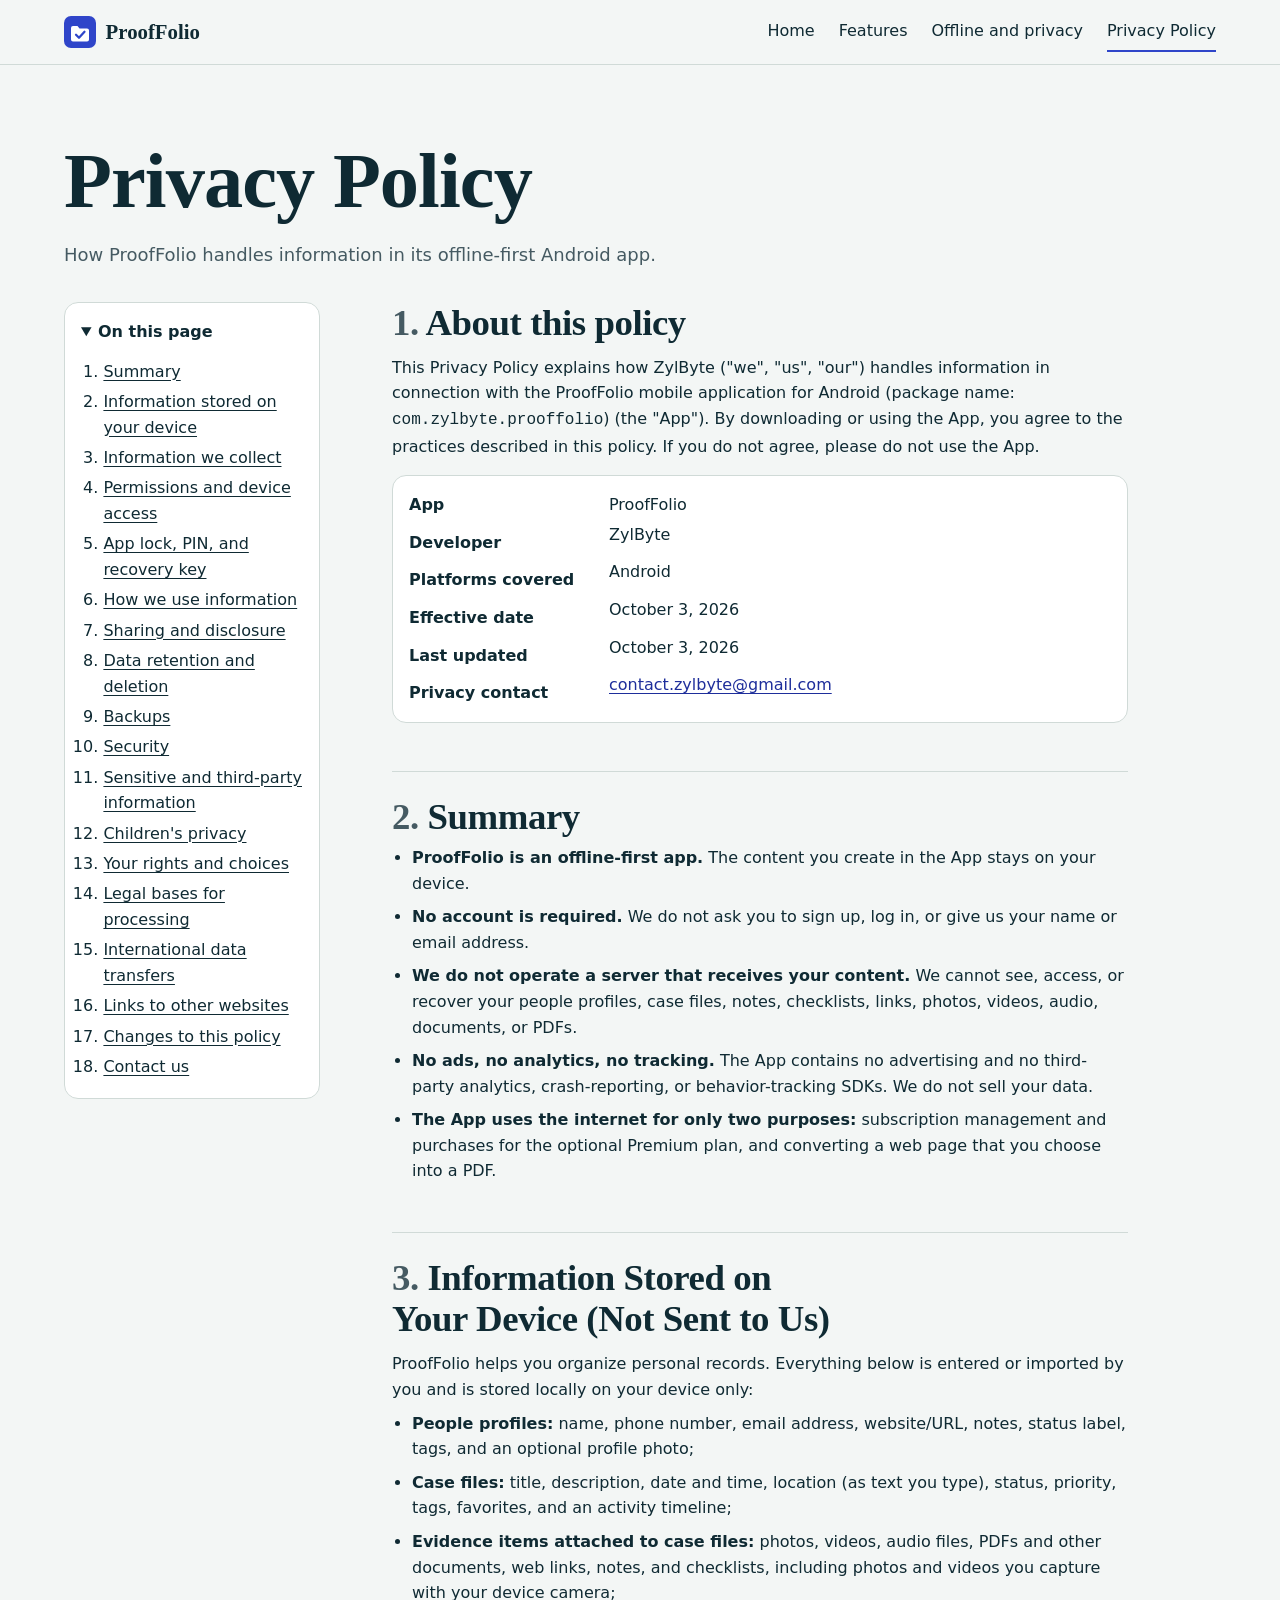
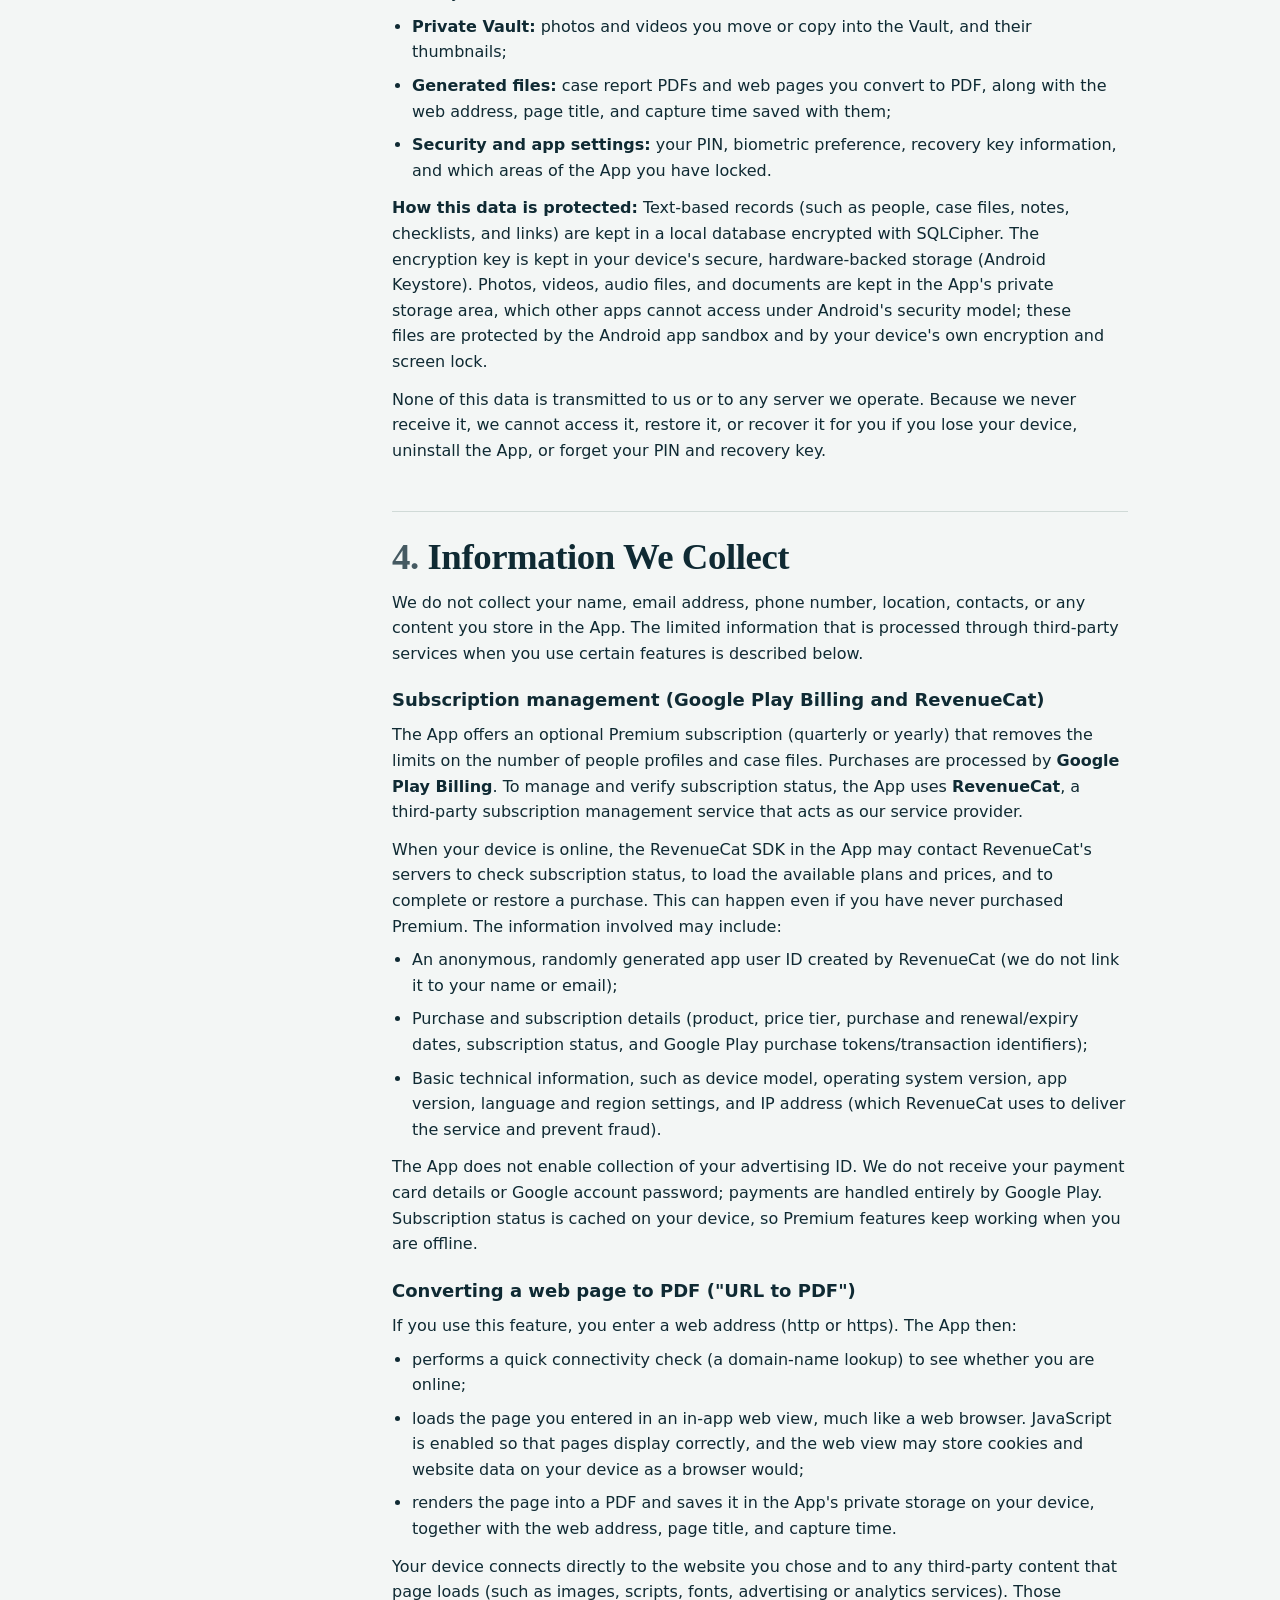
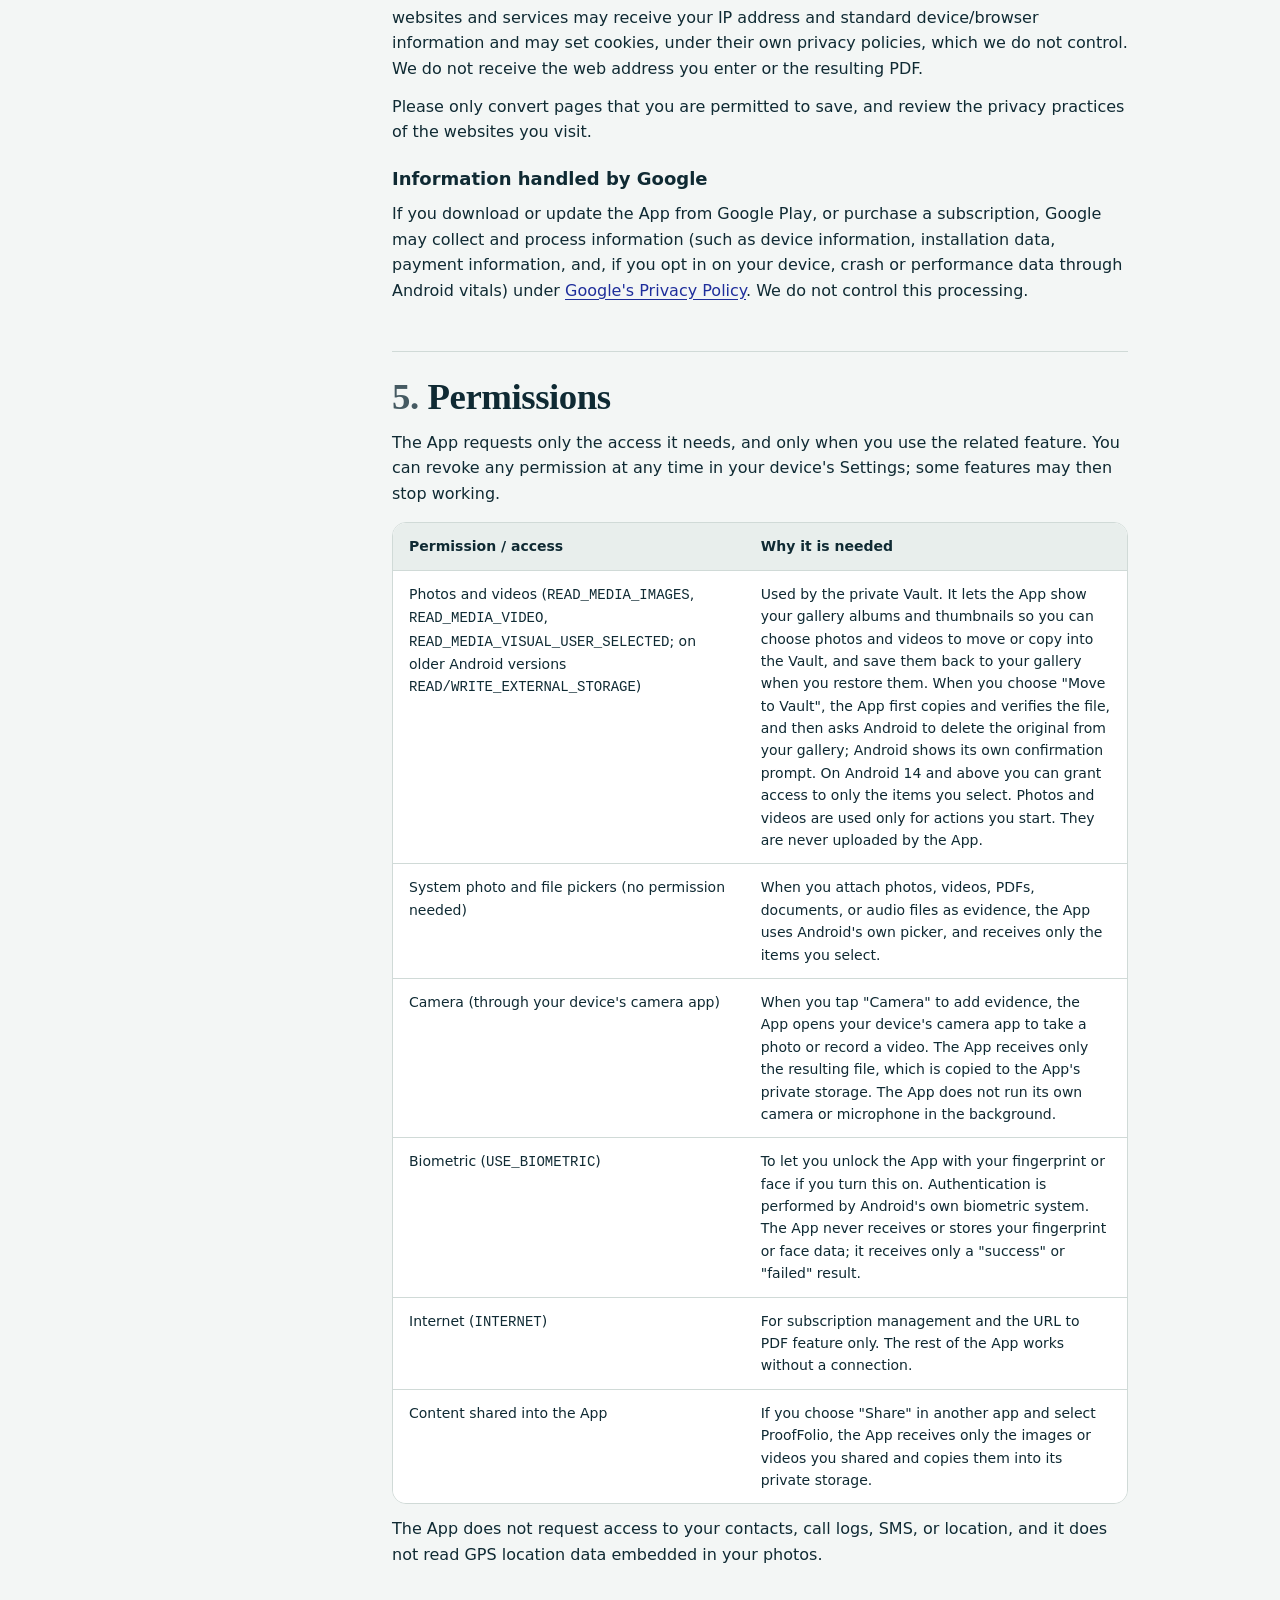
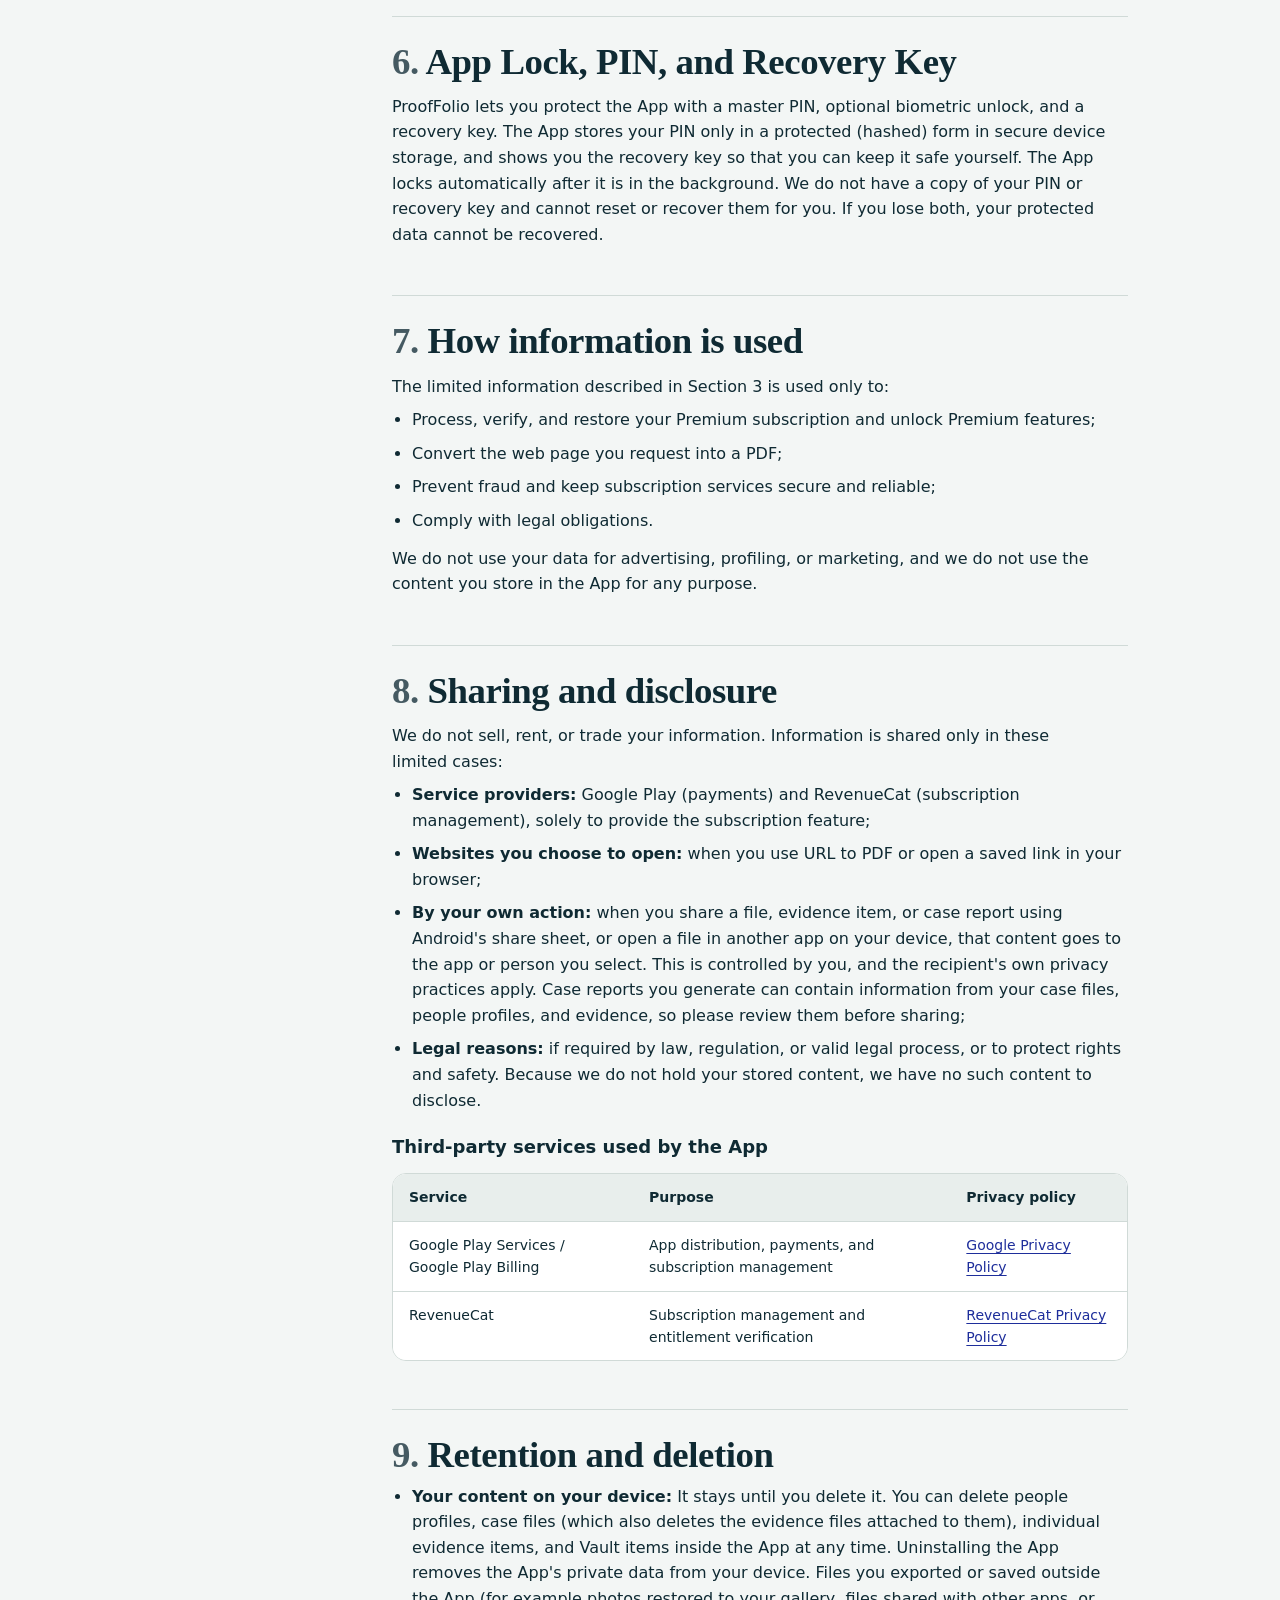
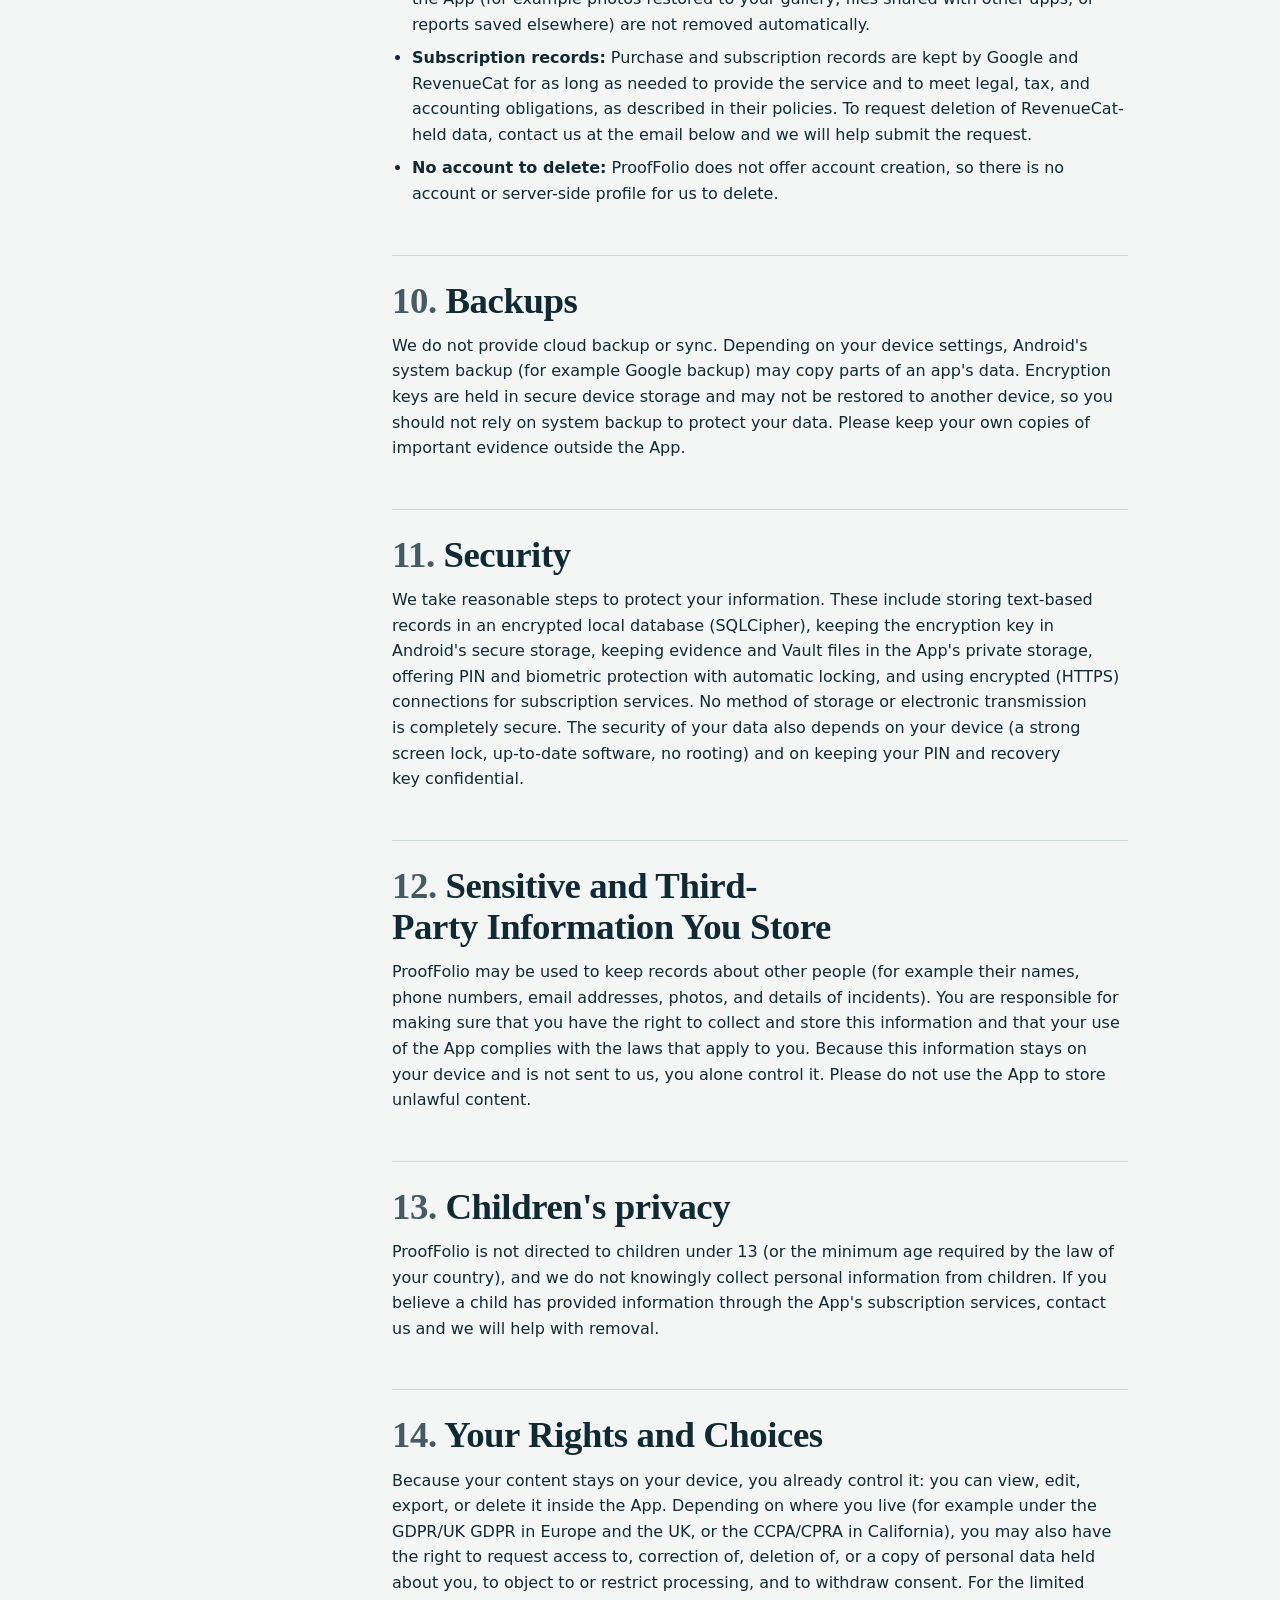
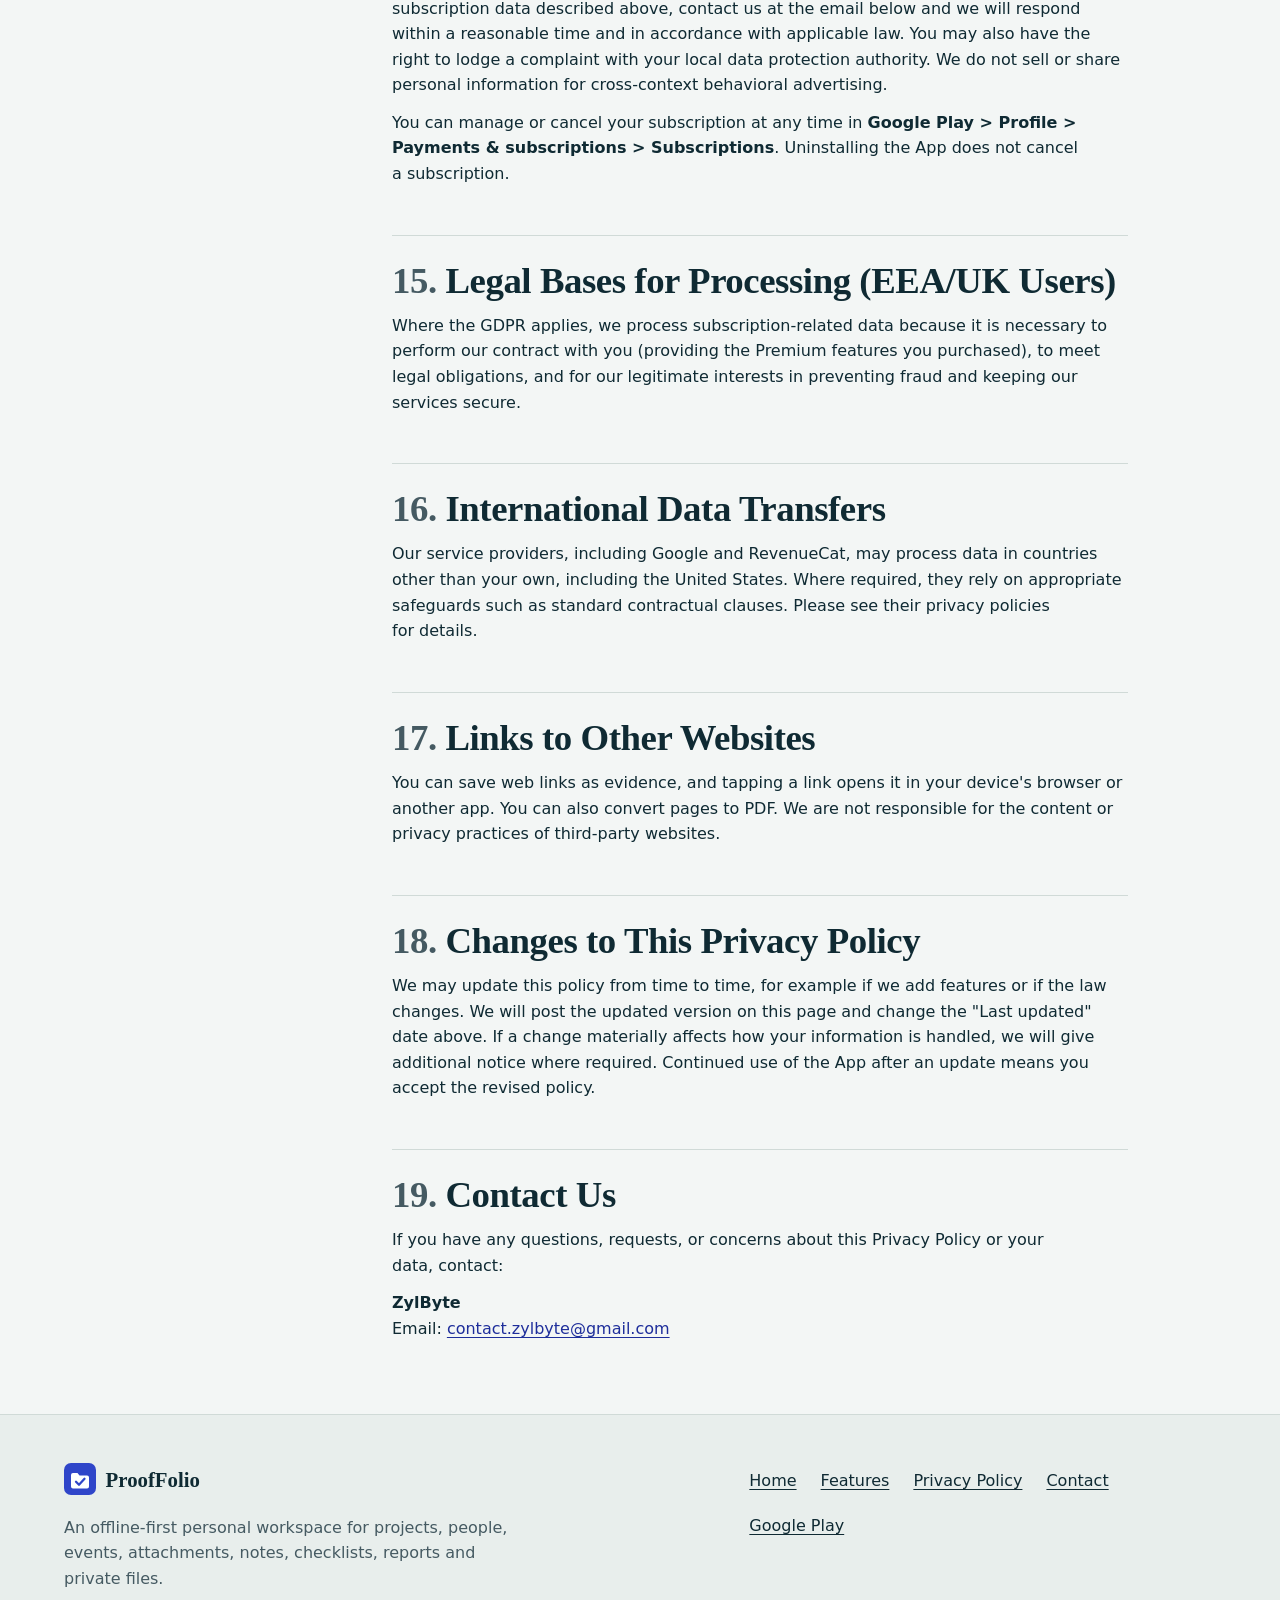
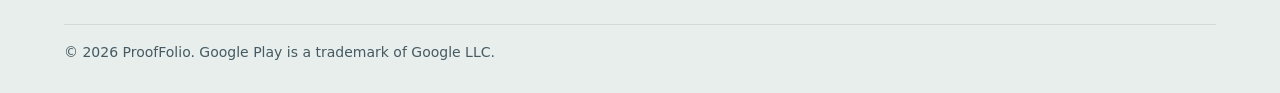
==== commit 7b0b4d4b: "Update configuration and privacy policy with accurate developer information and descriptions" ====
--- a/privacy-policy.html
+++ b/privacy-policy.html
@@ -4,7 +4,7 @@
   <meta charset="utf-8">
   <meta name="viewport" content="width=device-width, initial-scale=1">
   <title>Privacy Policy | ProofFolio</title>
-  <meta name="description" content="How ProofFolio, an offline-first personal workspace, handles the information you create, store and share.">
+  <meta name="description" content="Learn how ProofFolio handles information in its offline-first Android app.">
   <meta name="theme-color" content="#f3f6f5">
   <link rel="icon" href="assets/img/favicon.svg" type="image/svg+xml">
   <meta property="og:type" content="website">
@@ -51,37 +51,35 @@
   <section class="doc-hero">
     <div class="container">
       <h1>Privacy Policy</h1>
-      <p>How ProofFolio handles the information you create, store and share.</p>
+      <p>How ProofFolio handles information in its offline-first Android app.</p>
     </div>
   </section>
 
   <div class="container">
-
-    <!-- Remove this banner once every highlighted item below has been resolved.
-         It hides itself automatically when nothing is left to confirm. -->
-    <div class="draft-banner" data-policy-banner>
-      <p><strong>Draft for the developer: <span data-policy-count>several</span> items still need confirming before this page is published.</strong></p>
-      <p>No ProofFolio source code, manifest or dependency list was available when this page was written, so nothing here describes a verified data practice beyond what the product itself is. Yellow highlights and "Developer to confirm" notes mark facts to check against the real app. Keep this policy consistent with the Play Console Data safety form. Delete this banner, every note and the placeholder rows when done.</p>
-    </div>
 
     <div class="doc">
       <details class="toc" open>
         <summary>On this page</summary>
         <nav aria-label="Contents">
           <ol>
-            <li><a href="#about">About this policy</a></li>
-            <li><a href="#information">Information the app handles</a></li>
-            <li><a href="#collection">How information is collected</a></li>
-            <li><a href="#local-storage">Local storage and offline use</a></li>
-            <li><a href="#permissions">Permissions</a></li>
-            <li><a href="#use">How information is used</a></li>
+            <li><a href="#summary">Summary</a></li>
+            <li><a href="#device-storage">Information stored on your device</a></li>
+            <li><a href="#collection">Information we collect</a></li>
+            <li><a href="#permissions">Permissions and device access</a></li>
+            <li><a href="#app-lock">App lock, PIN, and recovery key</a></li>
+            <li><a href="#use">How we use information</a></li>
             <li><a href="#sharing">Sharing and disclosure</a></li>
-            <li><a href="#retention">Retention and deletion</a></li>
+            <li><a href="#retention">Data retention and deletion</a></li>
+            <li><a href="#backups">Backups</a></li>
             <li><a href="#security">Security</a></li>
+            <li><a href="#sensitive-information">Sensitive and third-party information</a></li>
             <li><a href="#children">Children's privacy</a></li>
-            <li><a href="#rights">Your choices</a></li>
+            <li><a href="#rights">Your rights and choices</a></li>
+            <li><a href="#legal-bases">Legal bases for processing</a></li>
+            <li><a href="#transfers">International data transfers</a></li>
+            <li><a href="#links">Links to other websites</a></li>
             <li><a href="#changes">Changes to this policy</a></li>
-            <li><a href="#contact">Contact</a></li>
+            <li><a href="#contact">Contact us</a></li>
           </ol>
         </nav>
       </details>
@@ -89,136 +87,152 @@
       <article class="policy">
 
         <h2 id="about">About this policy</h2>
-        <p>This policy explains how ProofFolio ("the app", "we") handles information when you use it. ProofFolio is an offline-first personal workspace for organizing projects, people, events, attachments, notes, checklists, reports and private files.</p>
+        <p>This Privacy Policy explains how <span data-config="developerName">ZylByte</span> ("we", "us", "our") handles information in connection with the ProofFolio mobile application for Android (package name: <code>com.zylbyte.prooffolio</code>) (the "App"). By downloading or using the App, you agree to the practices described in this policy. If you do not agree, please do not use the App.</p>
         <dl>
           <dt>App</dt>
           <dd>ProofFolio</dd>
           <dt>Developer</dt>
-          <dd><span class="fill" data-config="developerName">[Developer or company legal name]</span></dd>
+          <dd><span data-config="developerName">ZylByte</span></dd>
           <dt>Platforms covered</dt>
-          <dd><span class="fill">[Android, via Google Play. Confirm whether any other platform is covered.]</span></dd>
+          <dd>Android</dd>
           <dt>Effective date</dt>
-          <dd><span class="fill" data-config="effectiveDate">[Date this policy takes effect]</span></dd>
+          <dd><span data-config="effectiveDate">October 3, 2026</span></dd>
           <dt>Last updated</dt>
-          <dd><span class="fill" data-config="lastUpdated">[Date of the latest change]</span></dd>
+          <dd><span data-config="lastUpdated">October 3, 2026</span></dd>
           <dt>Privacy contact</dt>
-          <dd><span class="fill" data-contact-email>[Real privacy contact email]</span></dd>
+          <dd><span data-contact-email>contact.zylbyte@gmail.com</span></dd>
         </dl>
-        <h3>This website</h3>
-        <p>This website does not set cookies, run analytics, or load scripts, fonts or images from other sites. Like most web hosts, the company that serves these pages may keep standard server logs, such as IP addresses and requested pages.</p>
-        <aside class="confirm"><p><strong>Developer to confirm:</strong> the hosting provider's logging, and that you add no analytics, embeds or third-party fonts later without updating this section.</p></aside>
-
-        <h2 id="information">Information the app handles</h2>
-        <p>ProofFolio lets you create and store the following. You decide what to add.</p>
-        <ul>
-          <li>Projects, events, notes, checklists and reports you write or generate.</li>
-          <li>People profiles, which may include names and other details you enter about other people.</li>
-          <li>Attachments: photos, videos, audio, documents, notes and saved webpages that you import, capture or save.</li>
-          <li>Private Vault content: sensitive files you choose to store in the separate, password-protected area.</li>
-        </ul>
-        <p>If you store details about other people, please make sure you have a good reason and, where needed, their permission to keep them.</p>
-        <h3>Security-related information</h3>
-        <p>To protect the Vault, the app needs a way to check your password and, if the feature exists, to help you recover access.</p>
-        <aside class="confirm"><p><strong>Developer to confirm</strong> from the code, then describe it plainly here:</p>
-          <ul>
-            <li>How the Vault password is checked and stored (for example, as a salted hash), and that it never leaves the device.</li>
-            <li>Whether a recovery key exists, where it is kept, and what happens if a user loses it.</li>
-            <li>Whether Vault files are encrypted. Do not say so unless it is verified.</li>
-          </ul></aside>
-        <h3>Device and diagnostic information</h3>
-        <p><span class="fill">[State what, if anything, the app collects: crash logs, analytics events, device identifiers, advertising ID, IP address. If nothing, say so.]</span></p>
-        <aside class="confirm"><p><strong>Developer to confirm:</strong> review every dependency in the build files (for example <code>build.gradle</code>) for analytics, crash-reporting, advertising, authentication, cloud or payment SDKs, and list any that receive data, with what they receive and why.</p></aside>
-
-        <h2 id="collection">How information is collected</h2>
-        <ul>
-          <li><strong>From you.</strong> Information you type, import from your device, or capture with the camera or microphone.</li>
-          <li><strong>Created by the app.</strong> Reports you ask it to generate, and details such as the dates on timeline entries. <span class="fill">[Confirm any other information created automatically.]</span></li>
-          <li><strong>From connected services.</strong> <span class="fill">[State "none" if the app connects to no accounts or services, or list them.]</span></li>
-        </ul>
-
-        <h2 id="local-storage">Local storage and offline use</h2>
-        <p>ProofFolio is designed to work offline. You can create and organize projects, people, events, notes and checklists without relying on a constant internet connection.</p>
-        <p>The information you create is stored on your device. <span class="fill">[Confirm: app-private storage, copies of imported files, or links to files elsewhere on the device.]</span></p>
-        <p>Some things need a connection by their nature, such as loading a webpage or following a link. When you load a webpage, your device contacts that website directly, and its own privacy practices apply.</p>
-        <p>Working offline does not by itself mean that no data ever leaves your device. Whether any data is sent, synchronized, backed up or shared depends on the points below.</p>
-        <aside class="confirm">
-          <p><strong>Developer to confirm:</strong></p>
-          <ul>
-            <li>Whether the app syncs or uploads anything to a server you or a provider operate.</li>
-            <li>Whether Android backup is allowed (<code>android:allowBackup</code> and backup rules in the manifest). If so, app data may be backed up to the user's Google account by Android, and this policy should say so.</li>
-            <li>Whether saved webpages are downloaded by the app and how they are stored.</li>
-          </ul>
-        </aside>
+        <h2 id="summary">Summary</h2>
+        <ul>
+          <li><strong>ProofFolio is an offline-first app.</strong> The content you create in the App stays on your device.</li>
+          <li><strong>No account is required.</strong> We do not ask you to sign up, log in, or give us your name or email address.</li>
+          <li><strong>We do not operate a server that receives your content.</strong> We cannot see, access, or recover your people profiles, case files, notes, checklists, links, photos, videos, audio, documents, or PDFs.</li>
+          <li><strong>No ads, no analytics, no tracking.</strong> The App contains no advertising and no third-party analytics, crash-reporting, or behavior-tracking SDKs. We do not sell your data.</li>
+          <li><strong>The App uses the internet for only two purposes:</strong> subscription management and purchases for the optional Premium plan, and converting a web page that you choose into a PDF.</li>
+        </ul>
+        <h2 id="device-storage">Information Stored on Your Device (Not Sent to Us)</h2>
+        <p>ProofFolio helps you organize personal records. Everything below is entered or imported by you and is stored locally on your device only:</p>
+        <ul>
+          <li><strong>People profiles:</strong> name, phone number, email address, website/URL, notes, status label, tags, and an optional profile photo;</li>
+          <li><strong>Case files:</strong> title, description, date and time, location (as text you type), status, priority, tags, favorites, and an activity timeline;</li>
+          <li><strong>Evidence items attached to case files:</strong> photos, videos, audio files, PDFs and other documents, web links, notes, and checklists, including photos and videos you capture with your device camera;</li>
+          <li><strong>Private Vault:</strong> photos and videos you move or copy into the Vault, and their thumbnails;</li>
+          <li><strong>Generated files:</strong> case report PDFs and web pages you convert to PDF, along with the web address, page title, and capture time saved with them;</li>
+          <li><strong>Security and app settings:</strong> your PIN, biometric preference, recovery key information, and which areas of the App you have locked.</li>
+        </ul>
+        <p><strong>How this data is protected:</strong> Text-based records (such as people, case files, notes, checklists, and links) are kept in a local database encrypted with SQLCipher. The encryption key is kept in your device's secure, hardware-backed storage (Android Keystore). Photos, videos, audio files, and documents are kept in the App's private storage area, which other apps cannot access under Android's security model; these files are protected by the Android app sandbox and by your device's own encryption and screen lock.</p>
+        <p>None of this data is transmitted to us or to any server we operate. Because we never receive it, we cannot access it, restore it, or recover it for you if you lose your device, uninstall the App, or forget your PIN and recovery key.</p>
+
+        <h2 id="collection">Information We Collect</h2>
+        <p>We do not collect your name, email address, phone number, location, contacts, or any content you store in the App. The limited information that is processed through third-party services when you use certain features is described below.</p>
+        <h3>Subscription management (Google Play Billing and RevenueCat)</h3>
+        <p>The App offers an optional Premium subscription (quarterly or yearly) that removes the limits on the number of people profiles and case files. Purchases are processed by <strong>Google Play Billing</strong>. To manage and verify subscription status, the App uses <strong>RevenueCat</strong>, a third-party subscription management service that acts as our service provider.</p>
+        <p>When your device is online, the RevenueCat SDK in the App may contact RevenueCat's servers to check subscription status, to load the available plans and prices, and to complete or restore a purchase. This can happen even if you have never purchased Premium. The information involved may include:</p>
+        <ul>
+          <li>An anonymous, randomly generated app user ID created by RevenueCat (we do not link it to your name or email);</li>
+          <li>Purchase and subscription details (product, price tier, purchase and renewal/expiry dates, subscription status, and Google Play purchase tokens/transaction identifiers);</li>
+          <li>Basic technical information, such as device model, operating system version, app version, language and region settings, and IP address (which RevenueCat uses to deliver the service and prevent fraud).</li>
+        </ul>
+        <p>The App does not enable collection of your advertising ID. We do not receive your payment card details or Google account password; payments are handled entirely by Google Play. Subscription status is cached on your device, so Premium features keep working when you are offline.</p>
+        <h3>Converting a web page to PDF ("URL to PDF")</h3>
+        <p>If you use this feature, you enter a web address (http or https). The App then:</p>
+        <ul>
+          <li>performs a quick connectivity check (a domain-name lookup) to see whether you are online;</li>
+          <li>loads the page you entered in an in-app web view, much like a web browser. JavaScript is enabled so that pages display correctly, and the web view may store cookies and website data on your device as a browser would;</li>
+          <li>renders the page into a PDF and saves it in the App's private storage on your device, together with the web address, page title, and capture time.</li>
+        </ul>
+        <p>Your device connects directly to the website you chose and to any third-party content that page loads (such as images, scripts, fonts, advertising or analytics services). Those websites and services may receive your IP address and standard device/browser information and may set cookies, under their own privacy policies, which we do not control. We do not receive the web address you enter or the resulting PDF.</p>
+        <p>Please only convert pages that you are permitted to save, and review the privacy practices of the websites you visit.</p>
+        <h3>Information handled by Google</h3>
+        <p>If you download or update the App from Google Play, or purchase a subscription, Google may collect and process information (such as device information, installation data, payment information, and, if you opt in on your device, crash or performance data through Android vitals) under <a href="https://policies.google.com/privacy">Google's Privacy Policy</a>. We do not control this processing.</p>
 
         <h2 id="permissions">Permissions</h2>
-        <p>The app asks for a permission only to provide the feature described. You can change permissions at any time in your device settings.</p>
-        <aside class="confirm"><p><strong>Developer to confirm:</strong> keep only the permissions actually declared in <code>AndroidManifest.xml</code> (including those added by libraries) and delete every other row. Do not list permissions the app does not request.</p></aside>
-        <div class="table-wrap" role="region" aria-label="Permissions table" tabindex="0">
+        <p>The App requests only the access it needs, and only when you use the related feature. You can revoke any permission at any time in your device's Settings; some features may then stop working.</p>
+        <div class="table-wrap" role="region" aria-label="Permissions and device access" tabindex="0">
           <table>
-            <thead><tr><th scope="col">Permission</th><th scope="col">Why the app may need it</th></tr></thead>
+            <thead><tr><th scope="col">Permission / access</th><th scope="col">Why it is needed</th></tr></thead>
             <tbody>
-              <tr><td><span class="fill">Camera</span></td><td>To take photos or video to attach to a project, when you choose to.</td></tr>
-              <tr><td><span class="fill">Microphone</span></td><td>To record audio to attach to a project, when you choose to.</td></tr>
-              <tr><td><span class="fill">Photos, videos and files</span></td><td>To let you pick existing photos, videos and documents to attach. <span class="fill">[If the app uses the system picker, say it can access only what you select.]</span></td></tr>
-              <tr><td><span class="fill">Biometric authentication</span></td><td>To unlock protected areas such as the Vault, if the app offers this.</td></tr>
-              <tr><td><span class="fill">Internet</span></td><td>To load webpages and links you open.</td></tr>
-              <tr><td><span class="fill">Notifications</span></td><td>For reminders, if the app offers them.</td></tr>
+              <tr><td>Photos and videos (<code>READ_MEDIA_IMAGES</code>, <code>READ_MEDIA_VIDEO</code>, <code>READ_MEDIA_VISUAL_USER_SELECTED</code>; on older Android versions <code>READ/WRITE_EXTERNAL_STORAGE</code>)</td><td>Used by the private Vault. It lets the App show your gallery albums and thumbnails so you can choose photos and videos to move or copy into the Vault, and save them back to your gallery when you restore them. When you choose "Move to Vault", the App first copies and verifies the file, and then asks Android to delete the original from your gallery; Android shows its own confirmation prompt. On Android 14 and above you can grant access to only the items you select. Photos and videos are used only for actions you start. They are never uploaded by the App.</td></tr>
+              <tr><td>System photo and file pickers (no permission needed)</td><td>When you attach photos, videos, PDFs, documents, or audio files as evidence, the App uses Android's own picker, and receives only the items you select.</td></tr>
+              <tr><td>Camera (through your device's camera app)</td><td>When you tap "Camera" to add evidence, the App opens your device's camera app to take a photo or record a video. The App receives only the resulting file, which is copied to the App's private storage. The App does not run its own camera or microphone in the background.</td></tr>
+              <tr><td>Biometric (<code>USE_BIOMETRIC</code>)</td><td>To let you unlock the App with your fingerprint or face if you turn this on. Authentication is performed by Android's own biometric system. The App never receives or stores your fingerprint or face data; it receives only a "success" or "failed" result.</td></tr>
+              <tr><td>Internet (<code>INTERNET</code>)</td><td>For subscription management and the URL to PDF feature only. The rest of the App works without a connection.</td></tr>
+              <tr><td>Content shared into the App</td><td>If you choose "Share" in another app and select ProofFolio, the App receives only the images or videos you shared and copies them into its private storage.</td></tr>
             </tbody>
           </table>
         </div>
+        <p>The App does not request access to your contacts, call logs, SMS, or location, and it does not read GPS location data embedded in your photos.</p>
+
+        <h2 id="app-lock">App Lock, PIN, and Recovery Key</h2>
+        <p>ProofFolio lets you protect the App with a master PIN, optional biometric unlock, and a recovery key. The App stores your PIN only in a protected (hashed) form in secure device storage, and shows you the recovery key so that you can keep it safe yourself. The App locks automatically after it is in the background. We do not have a copy of your PIN or recovery key and cannot reset or recover them for you. If you lose both, your protected data cannot be recovered.</p>
 
         <h2 id="use">How information is used</h2>
-        <p>The app uses your information to:</p>
-        <ul>
-          <li>store, organize and display your projects, people, events, attachments, notes and checklists;</li>
-          <li>generate reports when you ask for them;</li>
-          <li>protect the Vault and support recovery, if offered; and</li>
-          <li>share or export content when you choose to.</li>
-        </ul>
-        <p><span class="fill">[Add diagnostics, analytics or service improvement here only if the app actually does them. Say whether your content is ever used for advertising.]</span></p>
+        <p>The limited information described in Section 3 is used only to:</p>
+        <ul>
+          <li>Process, verify, and restore your Premium subscription and unlock Premium features;</li>
+          <li>Convert the web page you request into a PDF;</li>
+          <li>Prevent fraud and keep subscription services secure and reliable;</li>
+          <li>Comply with legal obligations.</li>
+        </ul>
+        <p>We do not use your data for advertising, profiling, or marketing, and we do not use the content you store in the App for any purpose.</p>
 
         <h2 id="sharing">Sharing and disclosure</h2>
-        <p>You can share or export content using your device's share sheet or file system, for example when you send a report. What happens to it afterwards depends on the app or service you choose and on where you save it. Deleting something in ProofFolio does not remove copies you have already shared or exported.</p>
-        <p><span class="fill">[State whether any information is shared with third parties, service providers or SDKs, and what each receives. Do not write "we never share data" unless every app behavior and dependency has been checked.]</span></p>
-        <aside class="confirm"><p><strong>Developer to confirm:</strong> whether the developer ever receives or can access user content, and any circumstances in which information could be disclosed, such as legal requirements.</p></aside>
+        <p>We do not sell, rent, or trade your information. Information is shared only in these limited cases:</p>
+        <ul>
+          <li><strong>Service providers:</strong> Google Play (payments) and RevenueCat (subscription management), solely to provide the subscription feature;</li>
+          <li><strong>Websites you choose to open:</strong> when you use URL to PDF or open a saved link in your browser;</li>
+          <li><strong>By your own action:</strong> when you share a file, evidence item, or case report using Android's share sheet, or open a file in another app on your device, that content goes to the app or person you select. This is controlled by you, and the recipient's own privacy practices apply. Case reports you generate can contain information from your case files, people profiles, and evidence, so please review them before sharing;</li>
+          <li><strong>Legal reasons:</strong> if required by law, regulation, or valid legal process, or to protect rights and safety. Because we do not hold your stored content, we have no such content to disclose.</li>
+        </ul>
+        <h3>Third-party services used by the App</h3>
+        <div class="table-wrap" role="region" aria-label="Third-party services" tabindex="0">
+          <table>
+            <thead><tr><th scope="col">Service</th><th scope="col">Purpose</th><th scope="col">Privacy policy</th></tr></thead>
+            <tbody>
+              <tr><td>Google Play Services / Google Play Billing</td><td>App distribution, payments, and subscription management</td><td><a href="https://policies.google.com/privacy">Google Privacy Policy</a></td></tr>
+              <tr><td>RevenueCat</td><td>Subscription management and entitlement verification</td><td><a href="https://www.revenuecat.com/privacy">RevenueCat Privacy Policy</a></td></tr>
+            </tbody>
+          </table>
+        </div>
 
         <h2 id="retention">Retention and deletion</h2>
-        <p>You can delete projects, people profiles, attachments, Vault items and other content inside the app. Content you delete is removed from the app's storage on your device. Copies you exported, shared or backed up elsewhere are not removed.</p>
-        <aside class="confirm">
-          <p><strong>Developer to confirm:</strong></p>
-          <ul>
-            <li>Whether deleting a project also deletes its attachments and links.</li>
-            <li>Whether there is a recycle bin, and how long deleted items stay in it.</li>
-            <li>Whether imported files are copied into the app (so deleting removes the copy) or only referenced.</li>
-            <li>What uninstalling the app does to local data, and whether any data exists off-device that the user can ask to have deleted.</li>
-          </ul>
-        </aside>
+        <ul>
+          <li><strong>Your content on your device:</strong> It stays until you delete it. You can delete people profiles, case files (which also deletes the evidence files attached to them), individual evidence items, and Vault items inside the App at any time. Uninstalling the App removes the App's private data from your device. Files you exported or saved outside the App (for example photos restored to your gallery, files shared with other apps, or reports saved elsewhere) are not removed automatically.</li>
+          <li><strong>Subscription records:</strong> Purchase and subscription records are kept by Google and RevenueCat for as long as needed to provide the service and to meet legal, tax, and accounting obligations, as described in their policies. To request deletion of RevenueCat-held data, contact us at the email below and we will help submit the request.</li>
+          <li><strong>No account to delete:</strong> ProofFolio does not offer account creation, so there is no account or server-side profile for us to delete.</li>
+        </ul>
+
+        <h2 id="backups">Backups</h2>
+        <p>We do not provide cloud backup or sync. Depending on your device settings, Android's system backup (for example Google backup) may copy parts of an app's data. Encryption keys are held in secure device storage and may not be restored to another device, so you should not rely on system backup to protect your data. Please keep your own copies of important evidence outside the App.</p>
 
         <h2 id="security">Security</h2>
-        <p>The Private Vault keeps sensitive files in a separate area protected by a password. <span class="fill">[Add only verified controls: biometric unlock, recovery-key behavior, encryption.]</span></p>
-        <p>No method of storing or transmitting information is completely secure, so we cannot promise absolute security. To help protect your information, use a screen lock on your device, choose a strong Vault password, and keep any recovery key somewhere safe.</p>
-        <aside class="confirm"><p><strong>Developer to confirm:</strong> what happens if a user forgets the Vault password and has no recovery option, and say clearly here that access may be lost, if that is the case.</p></aside>
+        <p>We take reasonable steps to protect your information. These include storing text-based records in an encrypted local database (SQLCipher), keeping the encryption key in Android's secure storage, keeping evidence and Vault files in the App's private storage, offering PIN and biometric protection with automatic locking, and using encrypted (HTTPS) connections for subscription services. No method of storage or electronic transmission is completely secure. The security of your data also depends on your device (a strong screen lock, up-to-date software, no rooting) and on keeping your PIN and recovery key confidential.</p>
+
+        <h2 id="sensitive-information">Sensitive and Third-Party Information You Store</h2>
+        <p>ProofFolio may be used to keep records about other people (for example their names, phone numbers, email addresses, photos, and details of incidents). You are responsible for making sure that you have the right to collect and store this information and that your use of the App complies with the laws that apply to you. Because this information stays on your device and is not sent to us, you alone control it. Please do not use the App to store unlawful content.</p>
 
         <h2 id="children">Children's privacy</h2>
-        <p><span class="fill">[State the app's intended audience and any age limit, and whether it is directed at children.]</span></p>
-        <aside class="confirm"><p><strong>Developer to confirm:</strong> the intended audience, and that this section matches the target audience and content declarations in the Play Console. Consider legal advice on children's privacy laws that apply to your users.</p></aside>
-
-        <h2 id="rights">Your choices</h2>
-        <ul>
-          <li><strong>Access and edit.</strong> You can open and change your content in the app at any time.</li>
-          <li><strong>Delete.</strong> You can delete content inside the app, as described above.</li>
-          <li><strong>Export and share.</strong> <span class="fill">[Describe the export and sharing options the app provides.]</span></li>
-          <li><strong>Permissions.</strong> You can review or revoke permissions in your device's settings under Apps, then ProofFolio.</li>
-          <li><strong>Optional data collection.</strong> <span class="fill">[Describe any setting that turns diagnostics or analytics on or off, or say there is none because none is collected.]</span></li>
-        </ul>
-        <p>Depending on where you live, you may have additional rights over personal data. To ask a privacy question, use the contact details below.</p>
-        <aside class="confirm"><p><strong>Developer to confirm:</strong> rights and wording required in your markets; legal review is advisable.</p></aside>
-
-        <h2 id="changes">Changes to this policy</h2>
-        <p>If we change this policy, we will publish the new version on this page and update the "Last updated" date at the top. <span class="fill">[Say how you will tell users about material changes, for example in the app or in the store listing.]</span></p>
-
-        <h2 id="contact">Contact</h2>
-        <p>For privacy questions about ProofFolio, contact <span class="fill" data-contact-email>[Real privacy contact email]</span>.</p>
+        <p>ProofFolio is not directed to children under 13 (or the minimum age required by the law of your country), and we do not knowingly collect personal information from children. If you believe a child has provided information through the App's subscription services, contact us and we will help with removal.</p>
+
+        <h2 id="rights">Your Rights and Choices</h2>
+        <p>Because your content stays on your device, you already control it: you can view, edit, export, or delete it inside the App. Depending on where you live (for example under the GDPR/UK GDPR in Europe and the UK, or the CCPA/CPRA in California), you may also have the right to request access to, correction of, deletion of, or a copy of personal data held about you, to object to or restrict processing, and to withdraw consent. For the limited subscription data described above, contact us at the email below and we will respond within a reasonable time and in accordance with applicable law. You may also have the right to lodge a complaint with your local data protection authority. We do not sell or share personal information for cross-context behavioral advertising.</p>
+        <p>You can manage or cancel your subscription at any time in <strong>Google Play &gt; Profile &gt; Payments &amp; subscriptions &gt; Subscriptions</strong>. Uninstalling the App does not cancel a subscription.</p>
+
+        <h2 id="legal-bases">Legal Bases for Processing (EEA/UK Users)</h2>
+        <p>Where the GDPR applies, we process subscription-related data because it is necessary to perform our contract with you (providing the Premium features you purchased), to meet legal obligations, and for our legitimate interests in preventing fraud and keeping our services secure.</p>
+
+        <h2 id="transfers">International Data Transfers</h2>
+        <p>Our service providers, including Google and RevenueCat, may process data in countries other than your own, including the United States. Where required, they rely on appropriate safeguards such as standard contractual clauses. Please see their privacy policies for details.</p>
+
+        <h2 id="links">Links to Other Websites</h2>
+        <p>You can save web links as evidence, and tapping a link opens it in your device's browser or another app. You can also convert pages to PDF. We are not responsible for the content or privacy practices of third-party websites.</p>
+
+        <h2 id="changes">Changes to This Privacy Policy</h2>
+        <p>We may update this policy from time to time, for example if we add features or if the law changes. We will post the updated version on this page and change the "Last updated" date above. If a change materially affects how your information is handled, we will give additional notice where required. Continued use of the App after an update means you accept the revised policy.</p>
+
+        <h2 id="contact">Contact Us</h2>
+        <p>If you have any questions, requests, or concerns about this Privacy Policy or your data, contact:</p>
+        <p><strong>ZylByte</strong><br>Email: <span data-contact-email>contact.zylbyte@gmail.com</span></p>
 
       </article>
     </div>
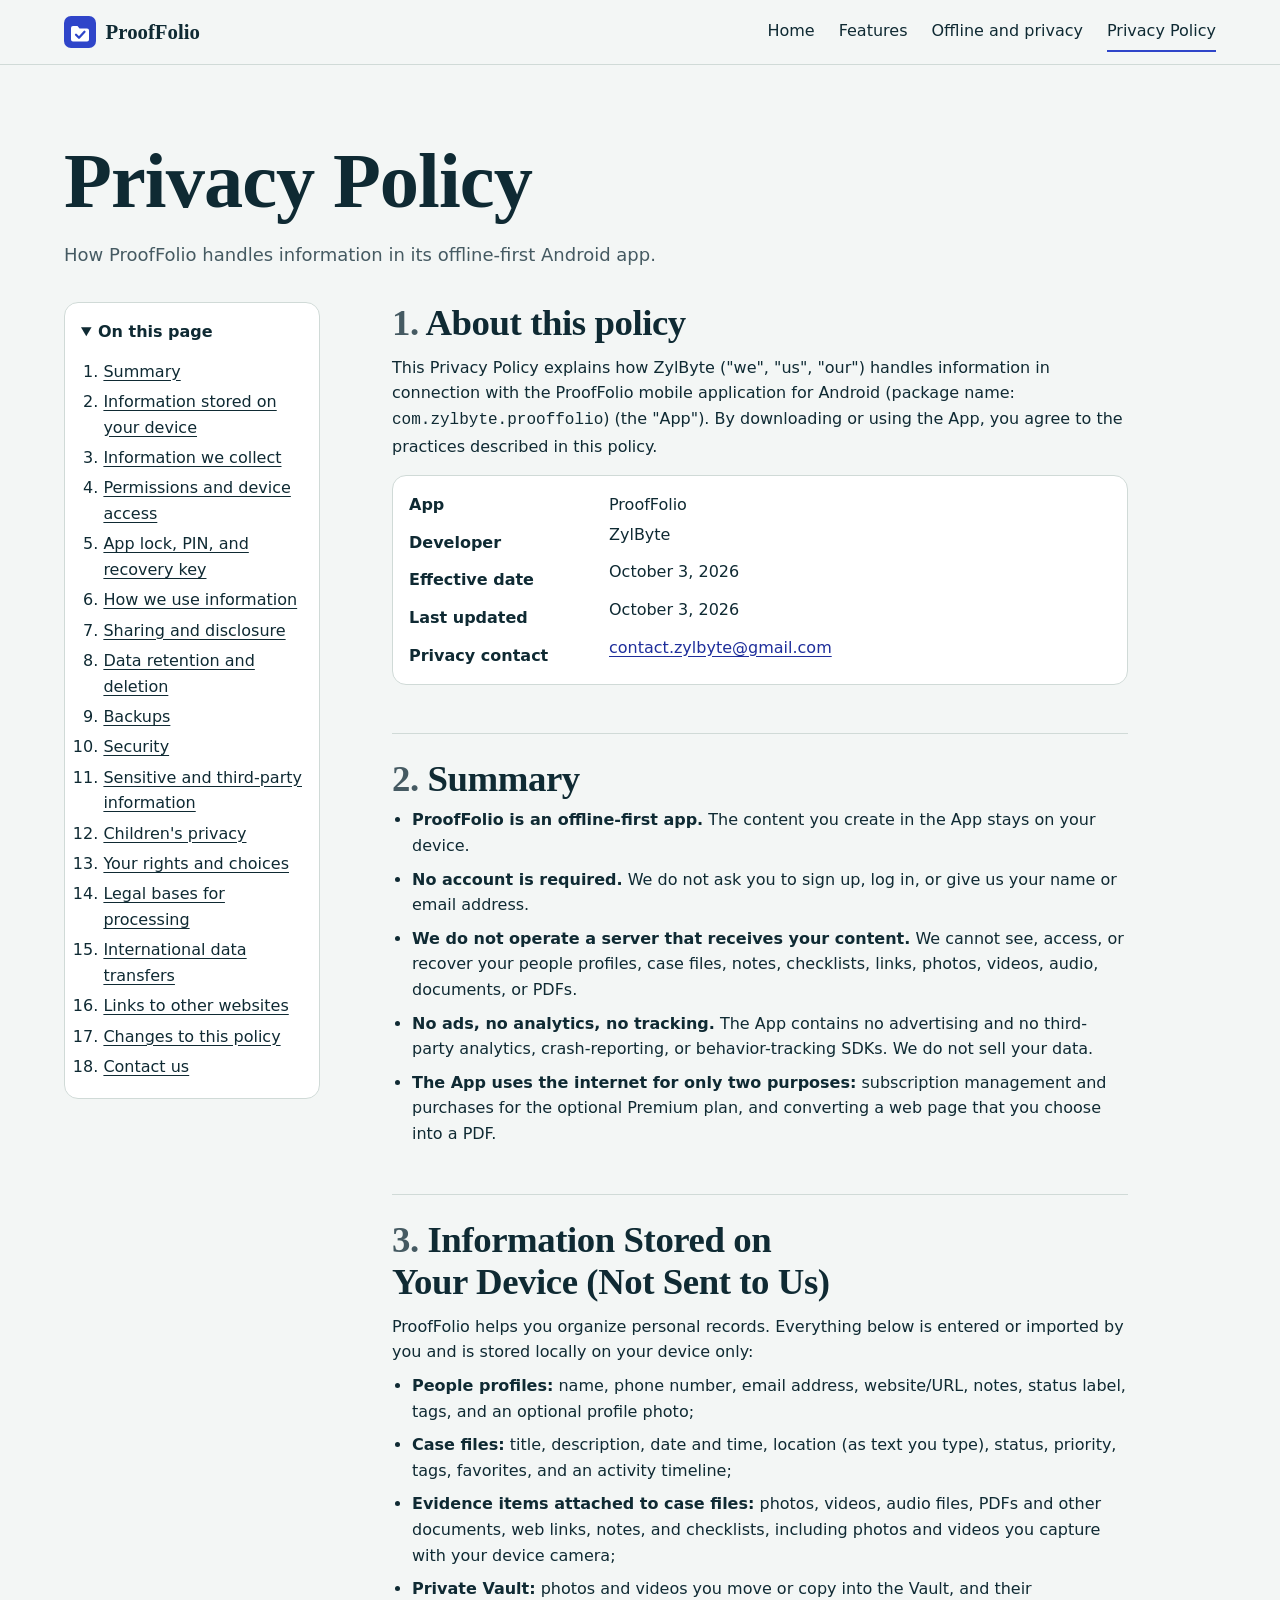
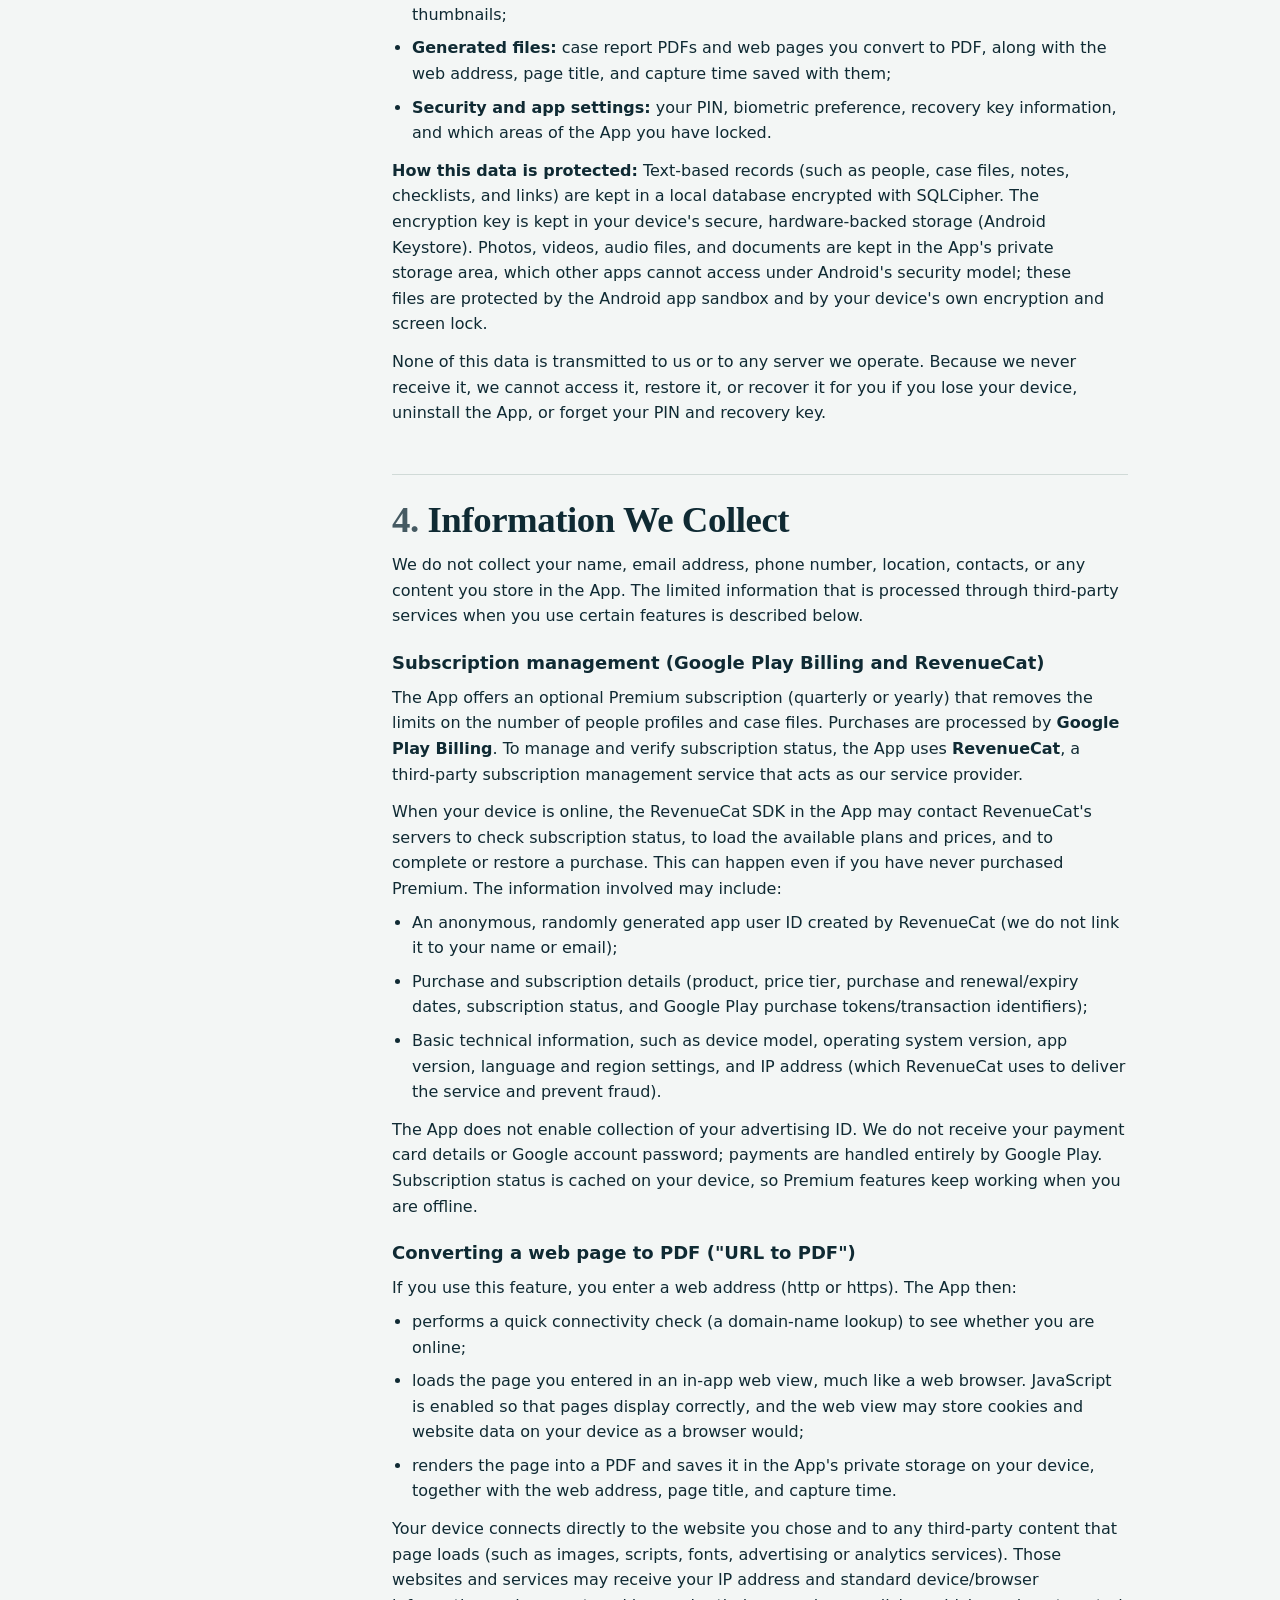
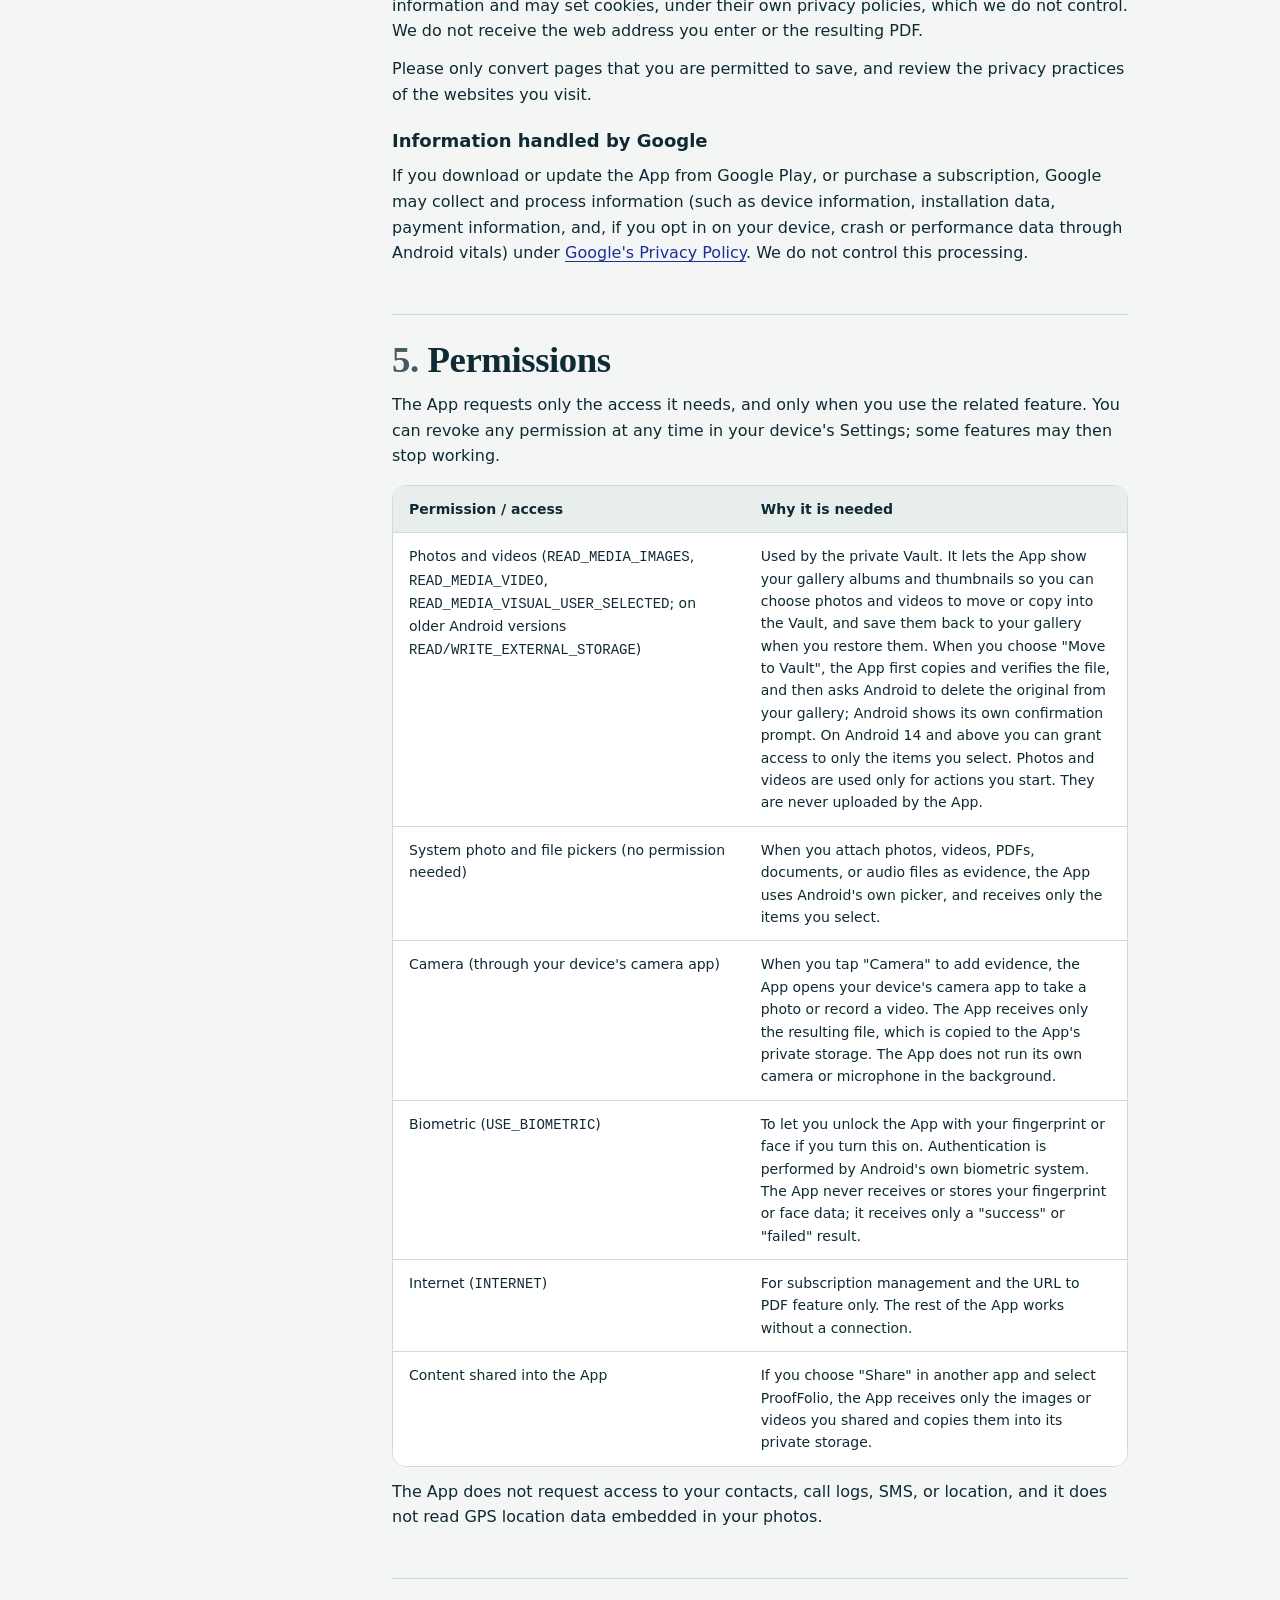
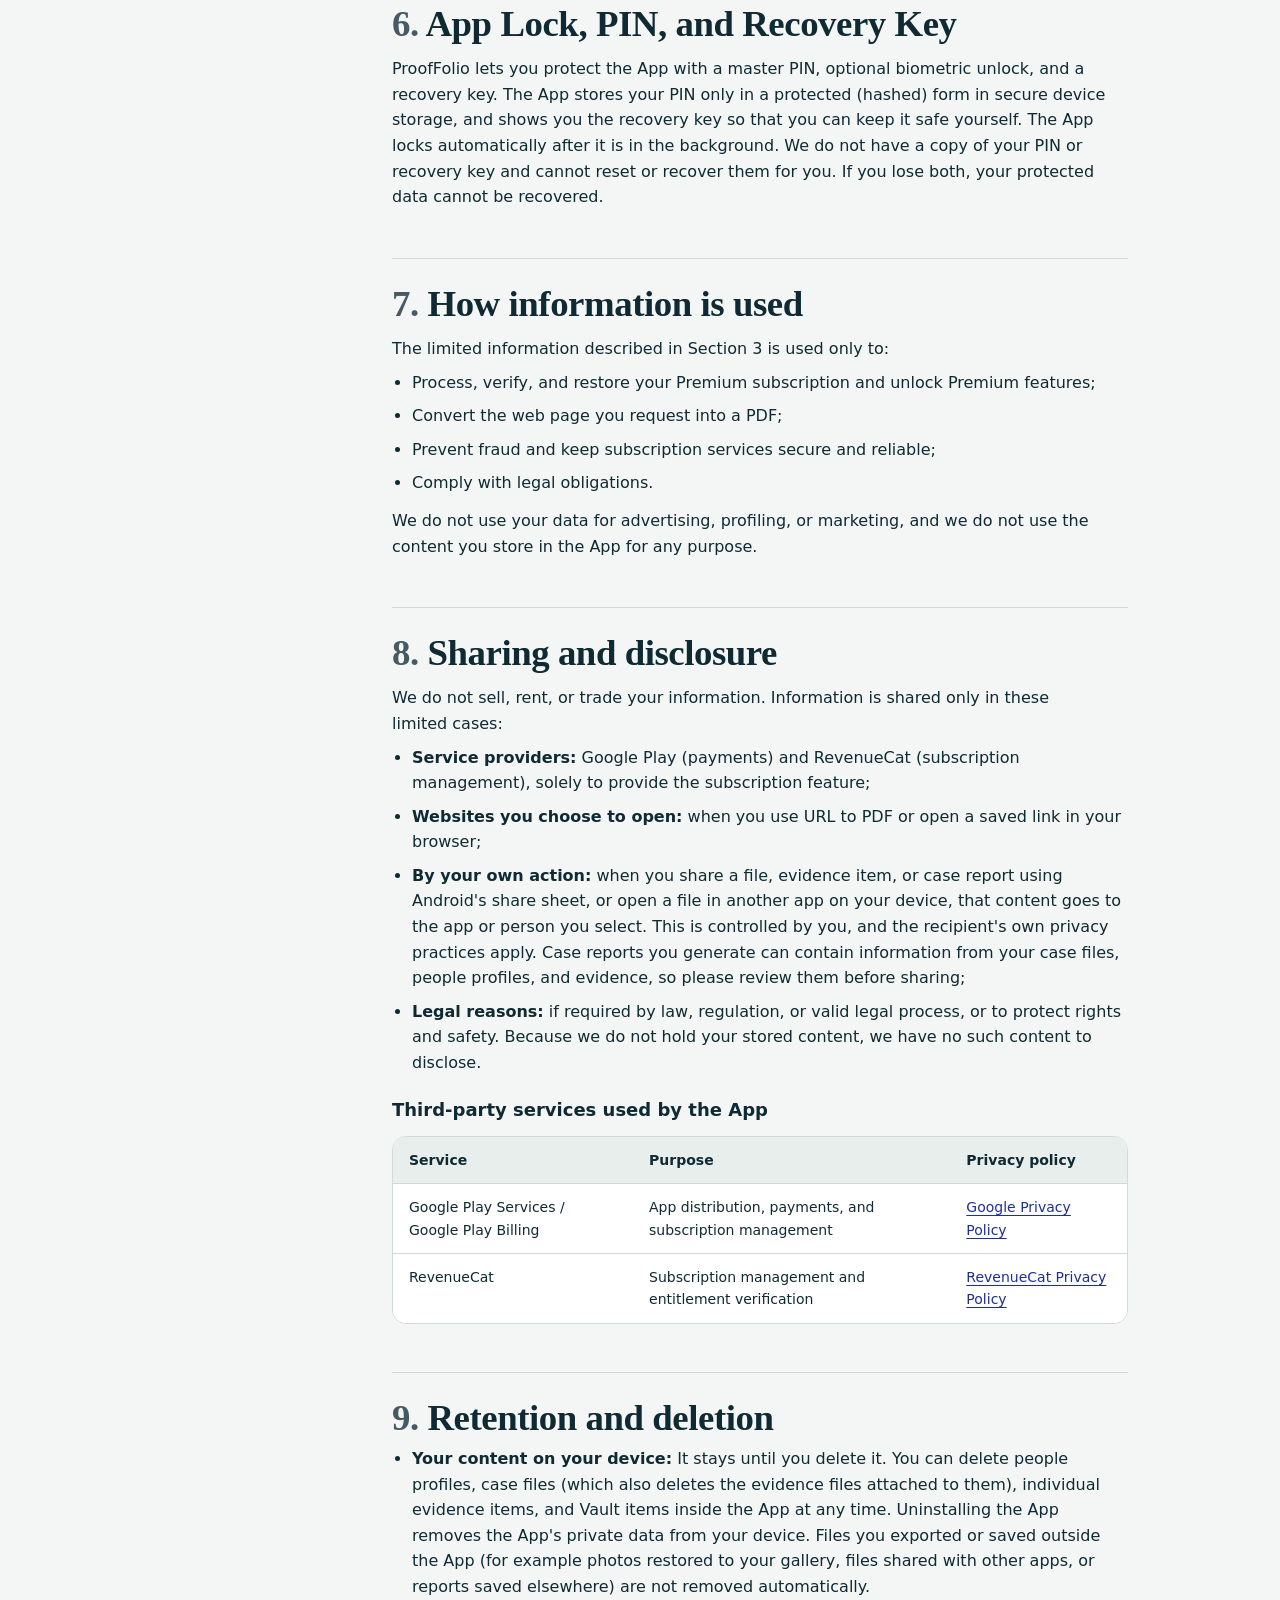
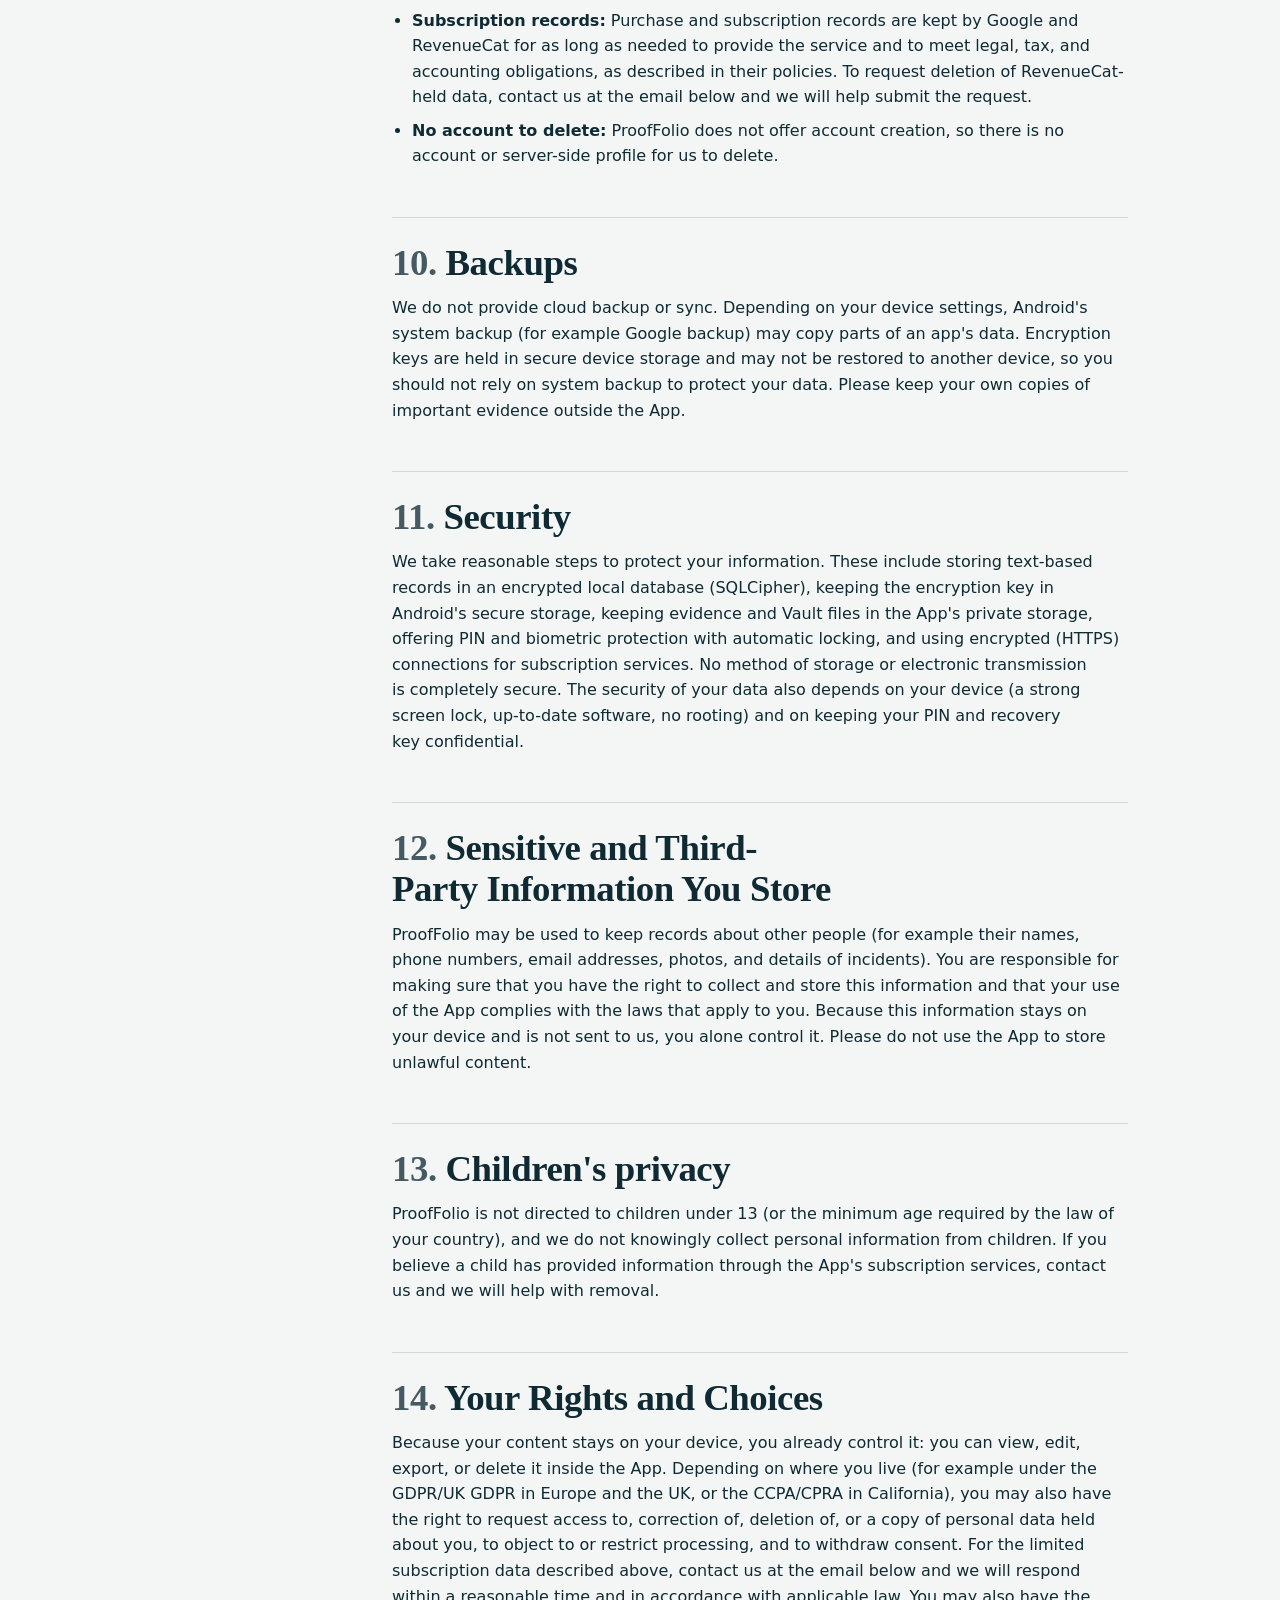
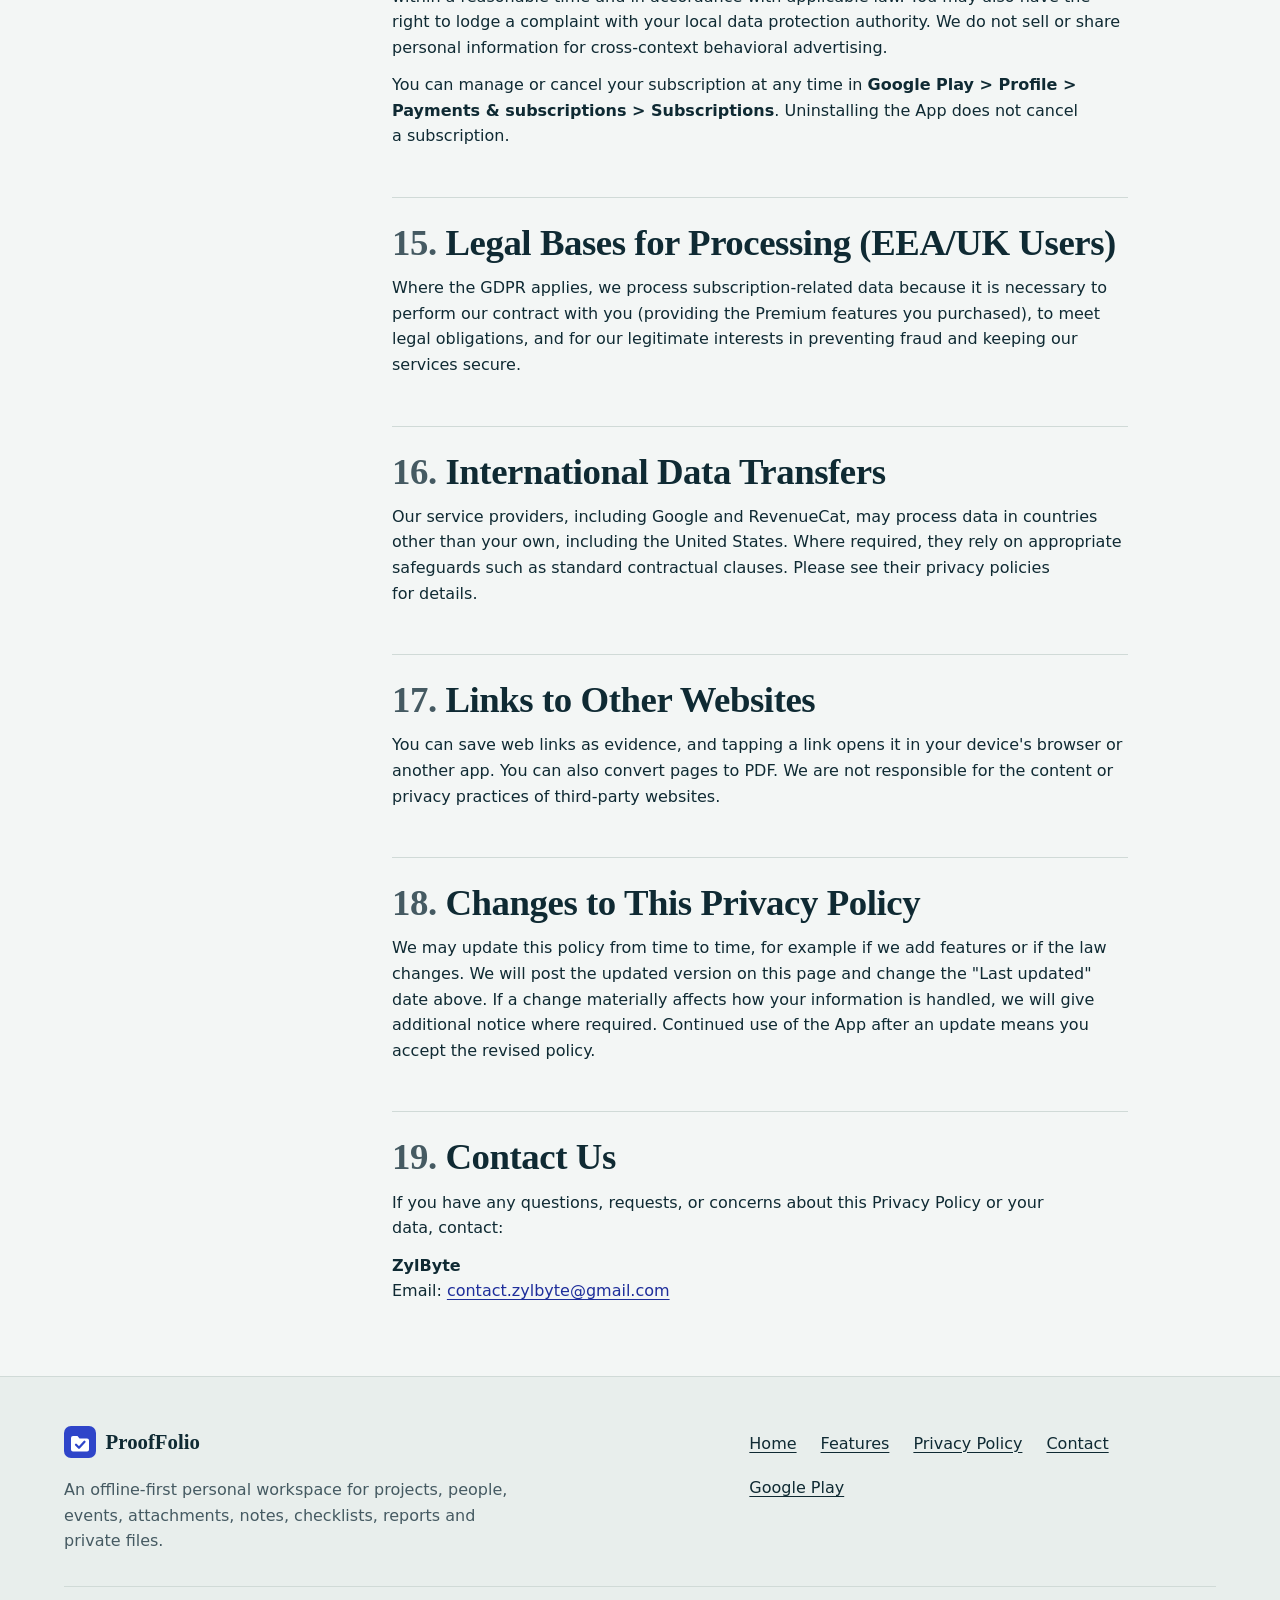
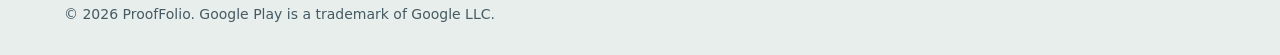
==== commit 0ed0a6e4: "Refine privacy policy wording and remove unnecessary platform details" ====
--- a/privacy-policy.html
+++ b/privacy-policy.html
@@ -87,14 +87,12 @@
       <article class="policy">
 
         <h2 id="about">About this policy</h2>
-        <p>This Privacy Policy explains how <span data-config="developerName">ZylByte</span> ("we", "us", "our") handles information in connection with the ProofFolio mobile application for Android (package name: <code>com.zylbyte.prooffolio</code>) (the "App"). By downloading or using the App, you agree to the practices described in this policy. If you do not agree, please do not use the App.</p>
+        <p>This Privacy Policy explains how <span data-config="developerName">ZylByte</span> ("we", "us", "our") handles information in connection with the ProofFolio mobile application for Android (package name: <code>com.zylbyte.prooffolio</code>) (the "App"). By downloading or using the App, you agree to the practices described in this policy.</p>
         <dl>
           <dt>App</dt>
           <dd>ProofFolio</dd>
           <dt>Developer</dt>
           <dd><span data-config="developerName">ZylByte</span></dd>
-          <dt>Platforms covered</dt>
-          <dd>Android</dd>
           <dt>Effective date</dt>
           <dd><span data-config="effectiveDate">October 3, 2026</span></dd>
           <dt>Last updated</dt>
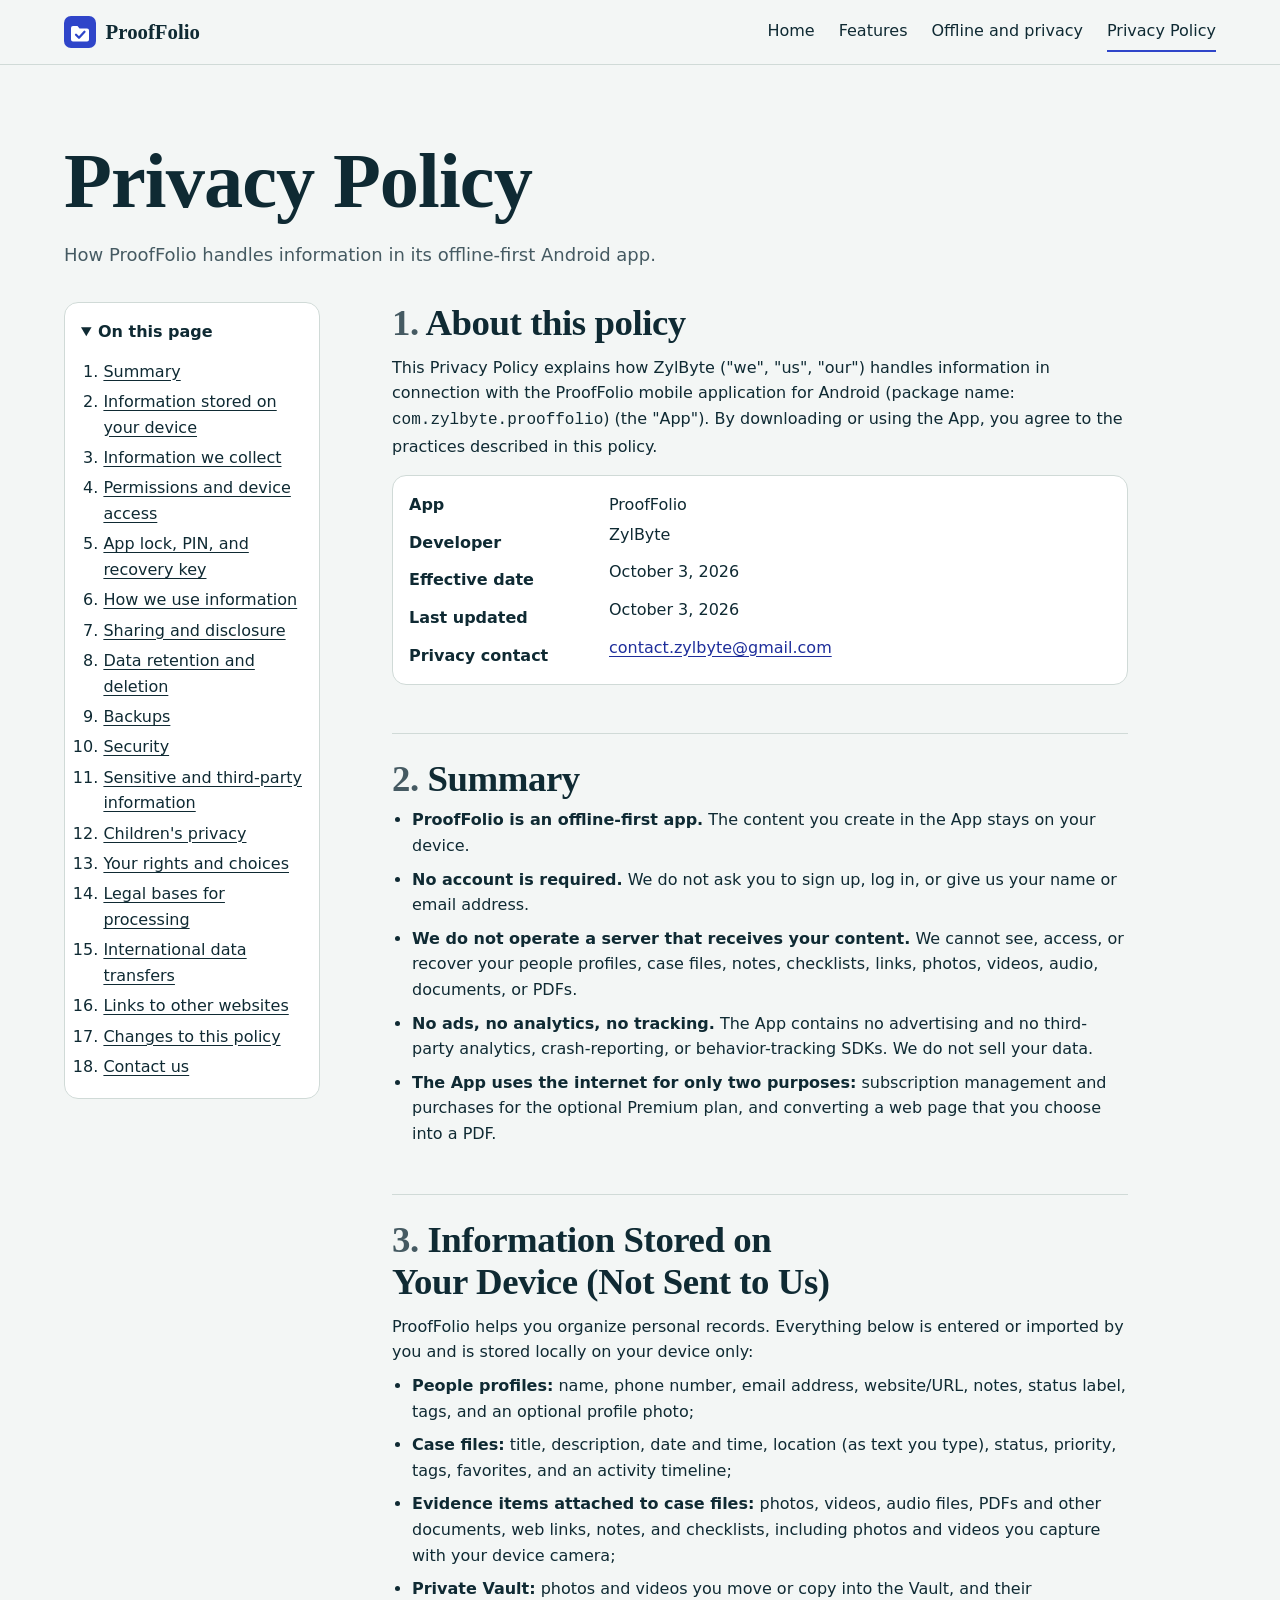
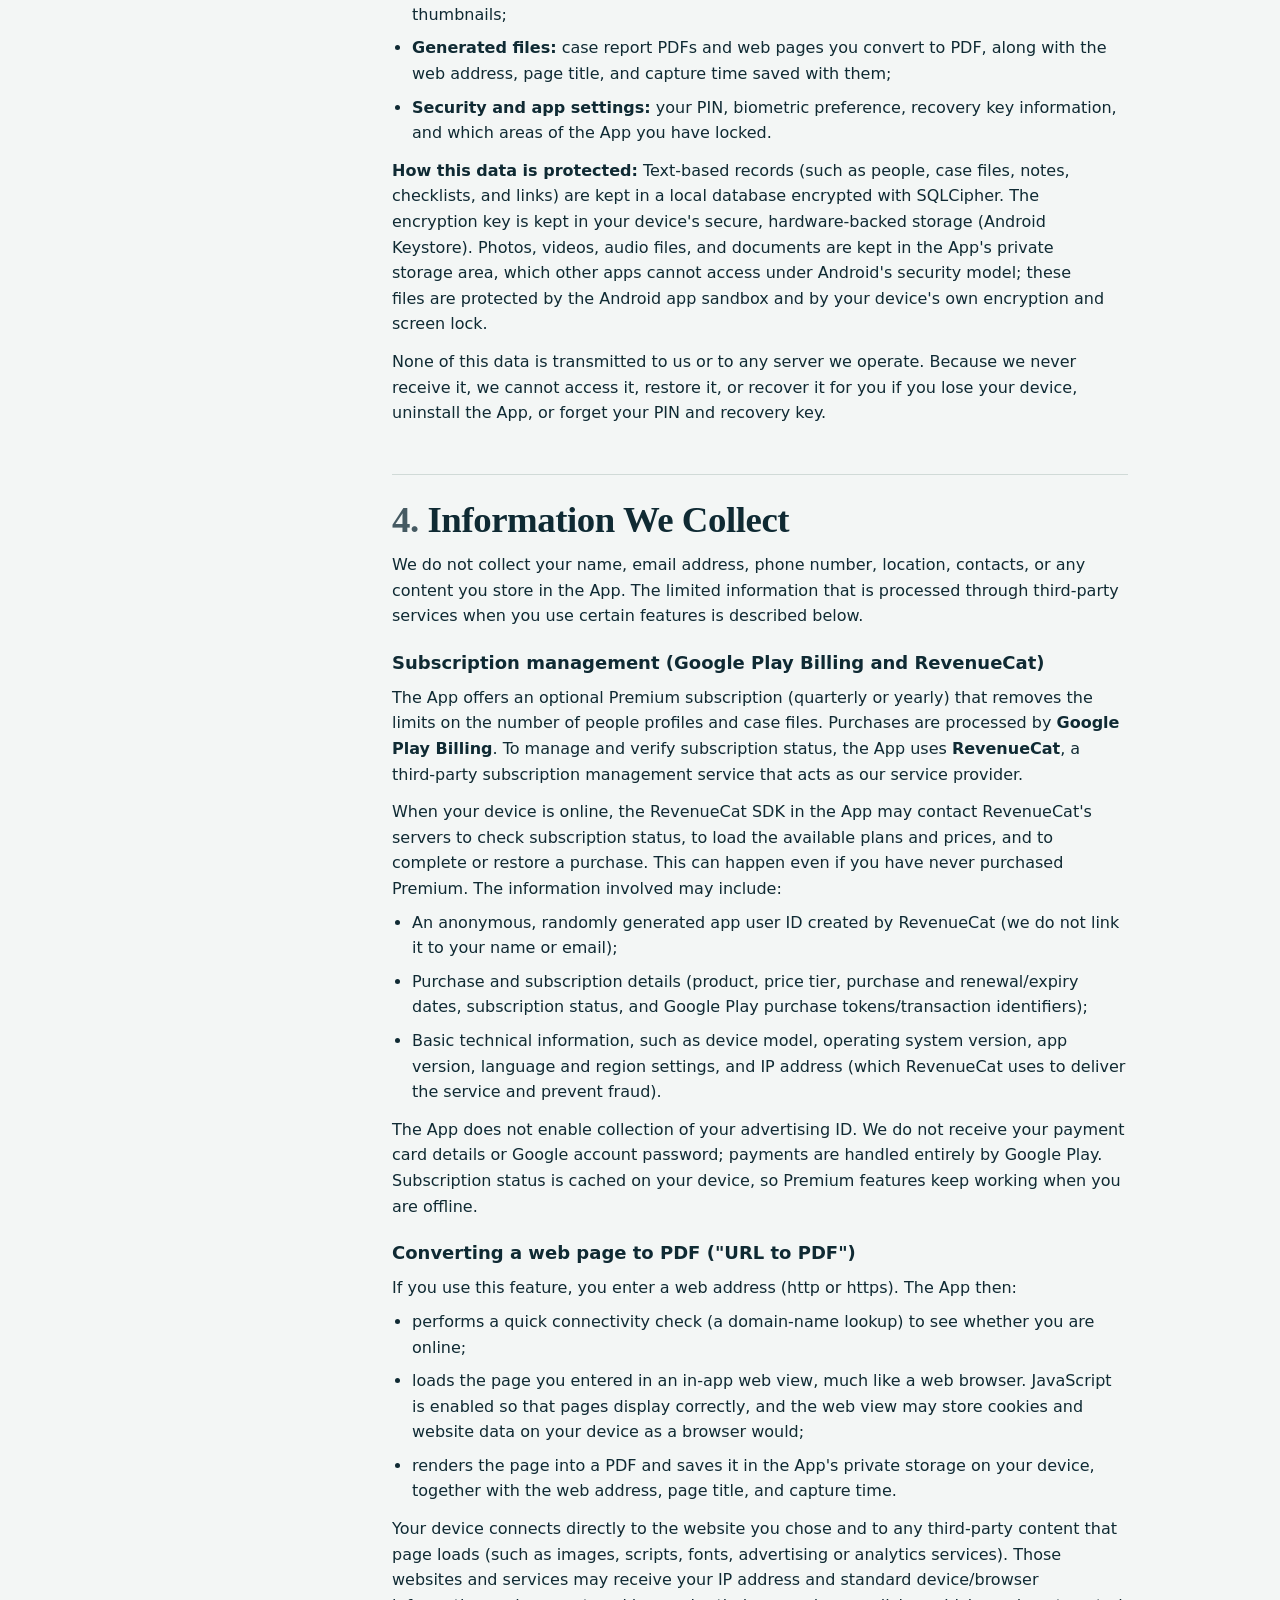
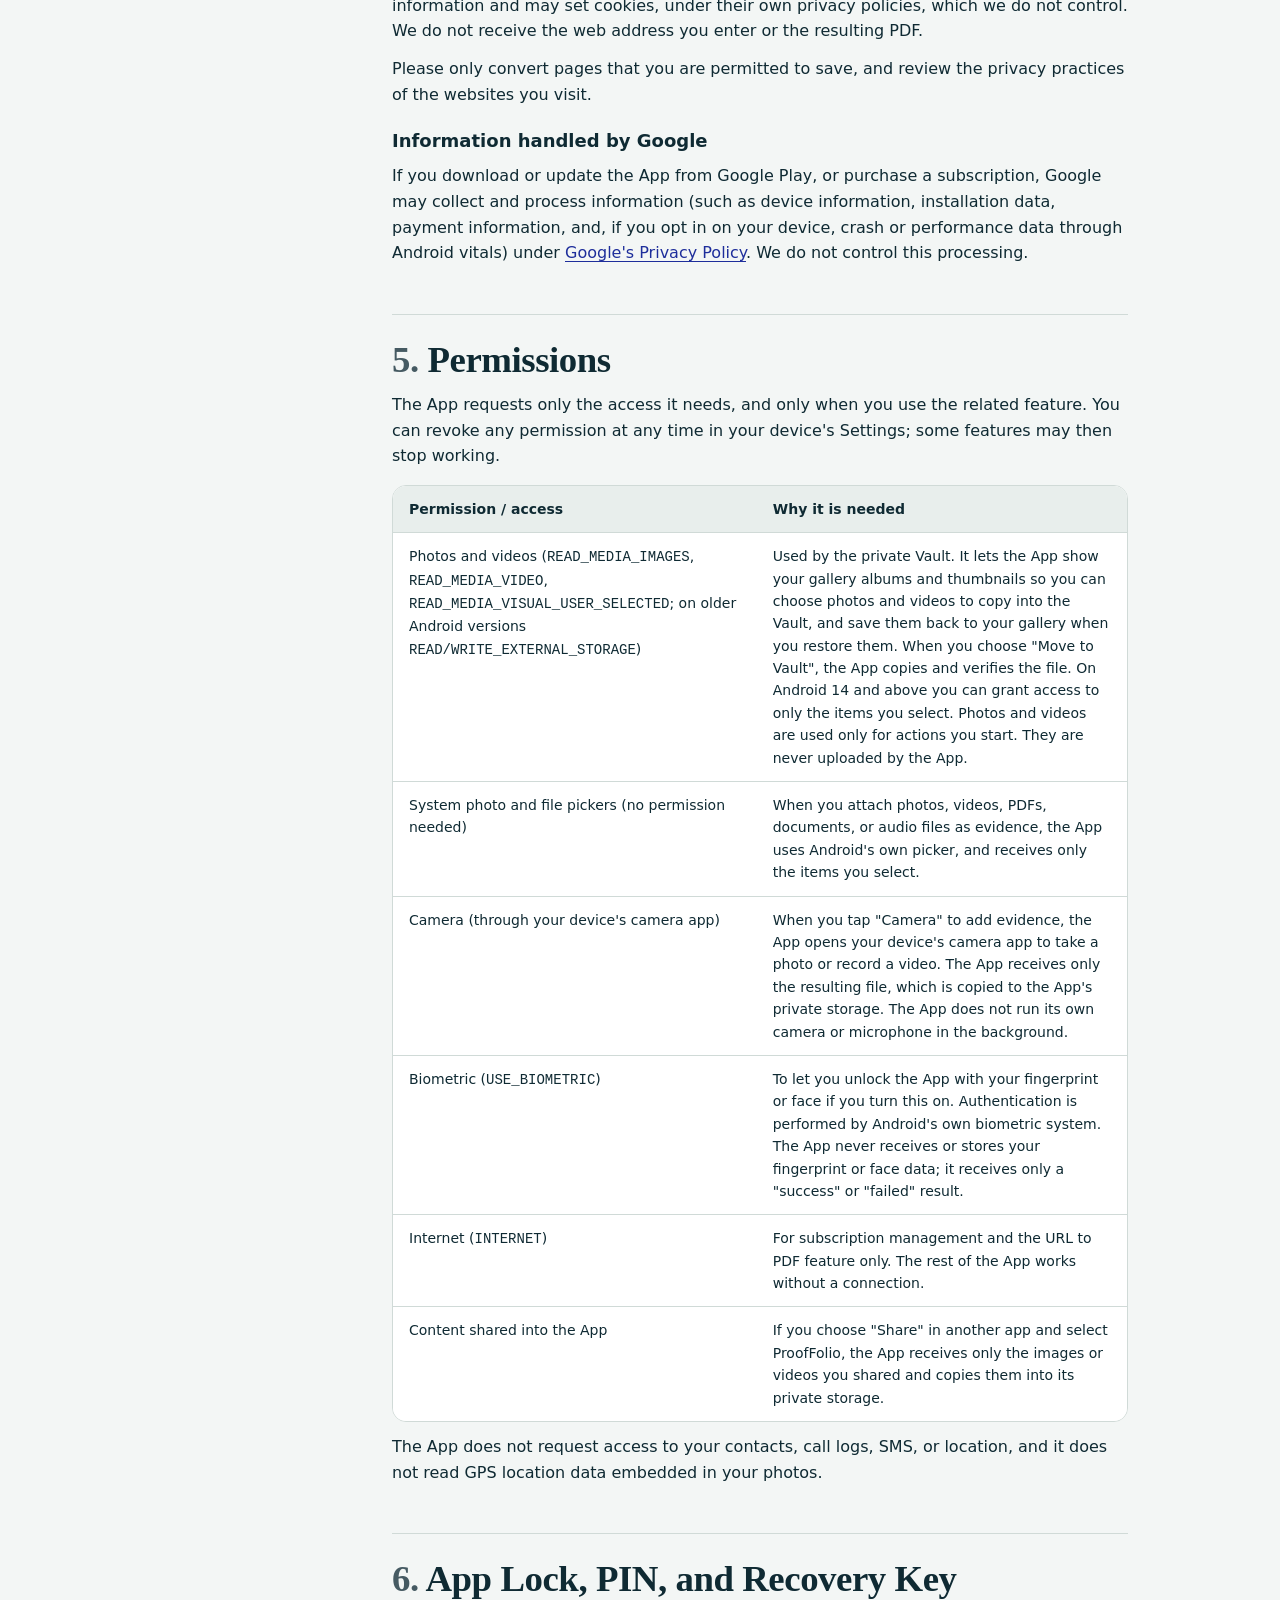
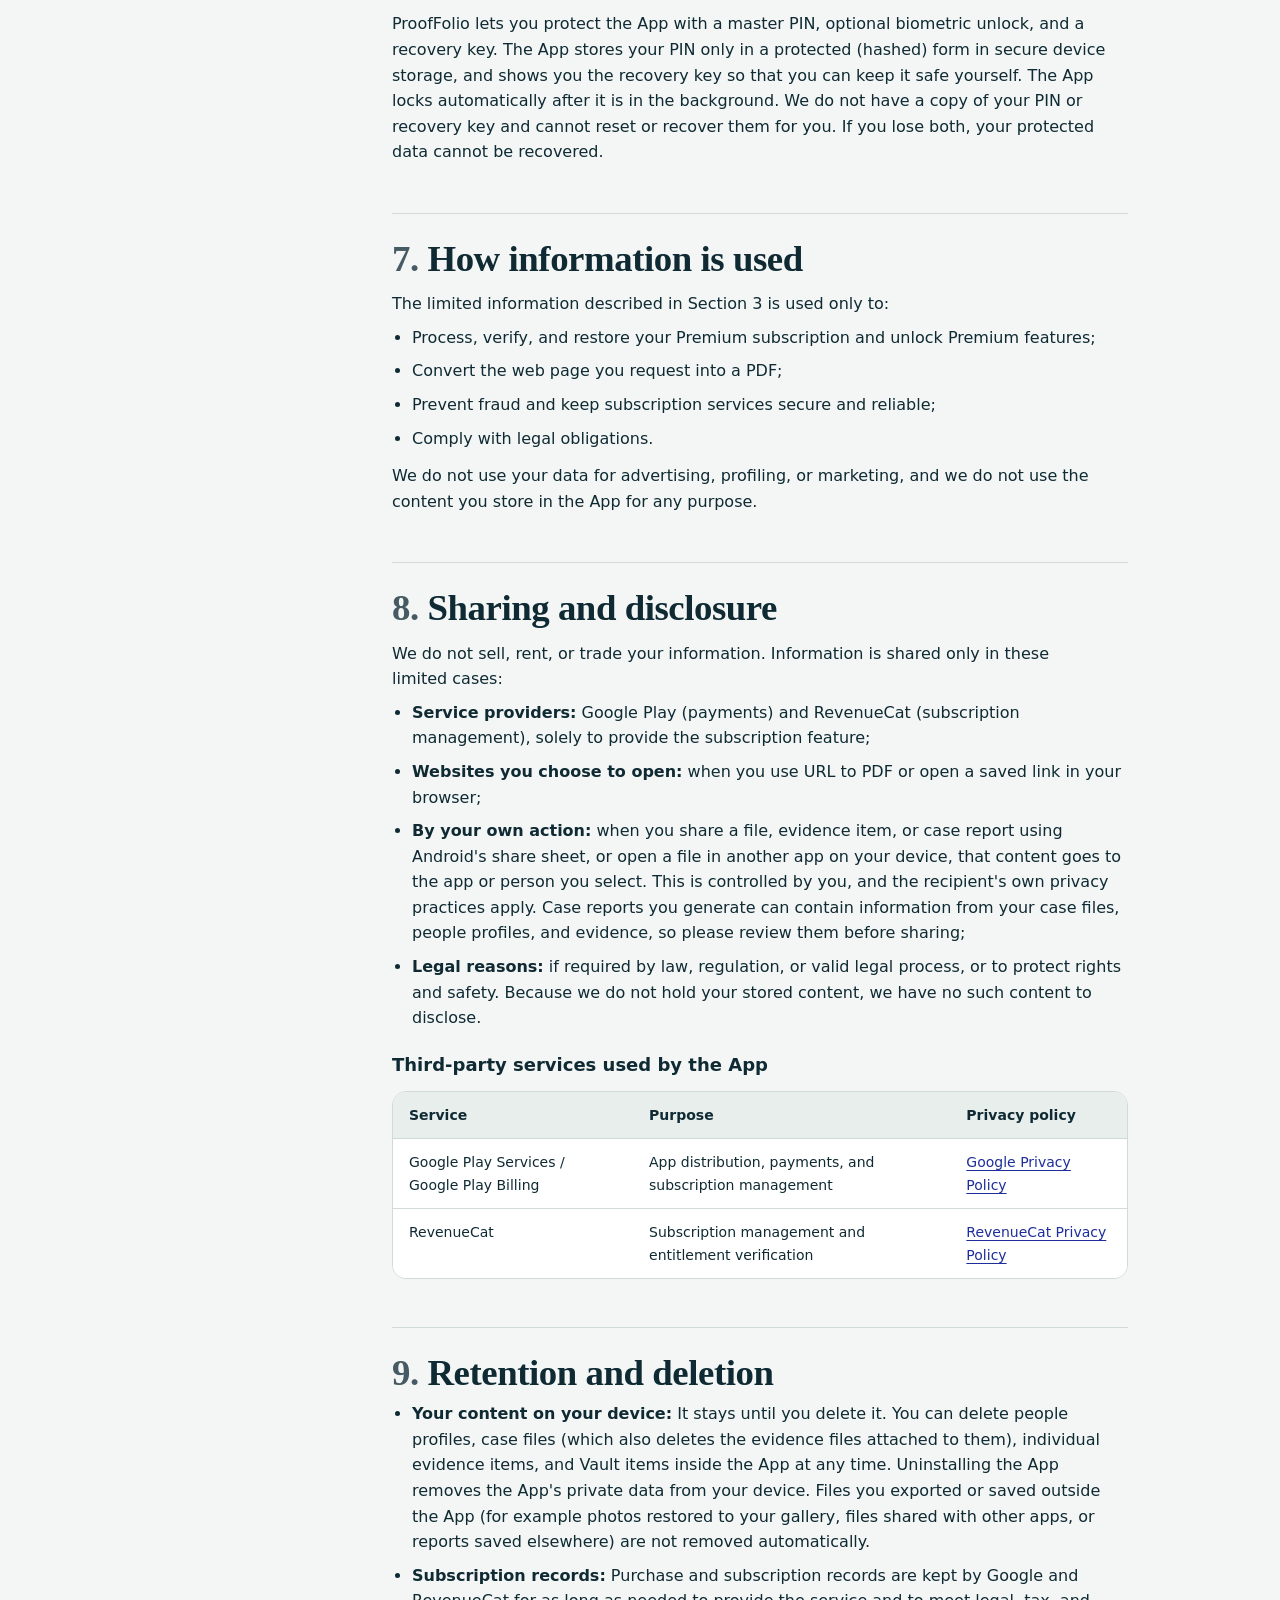
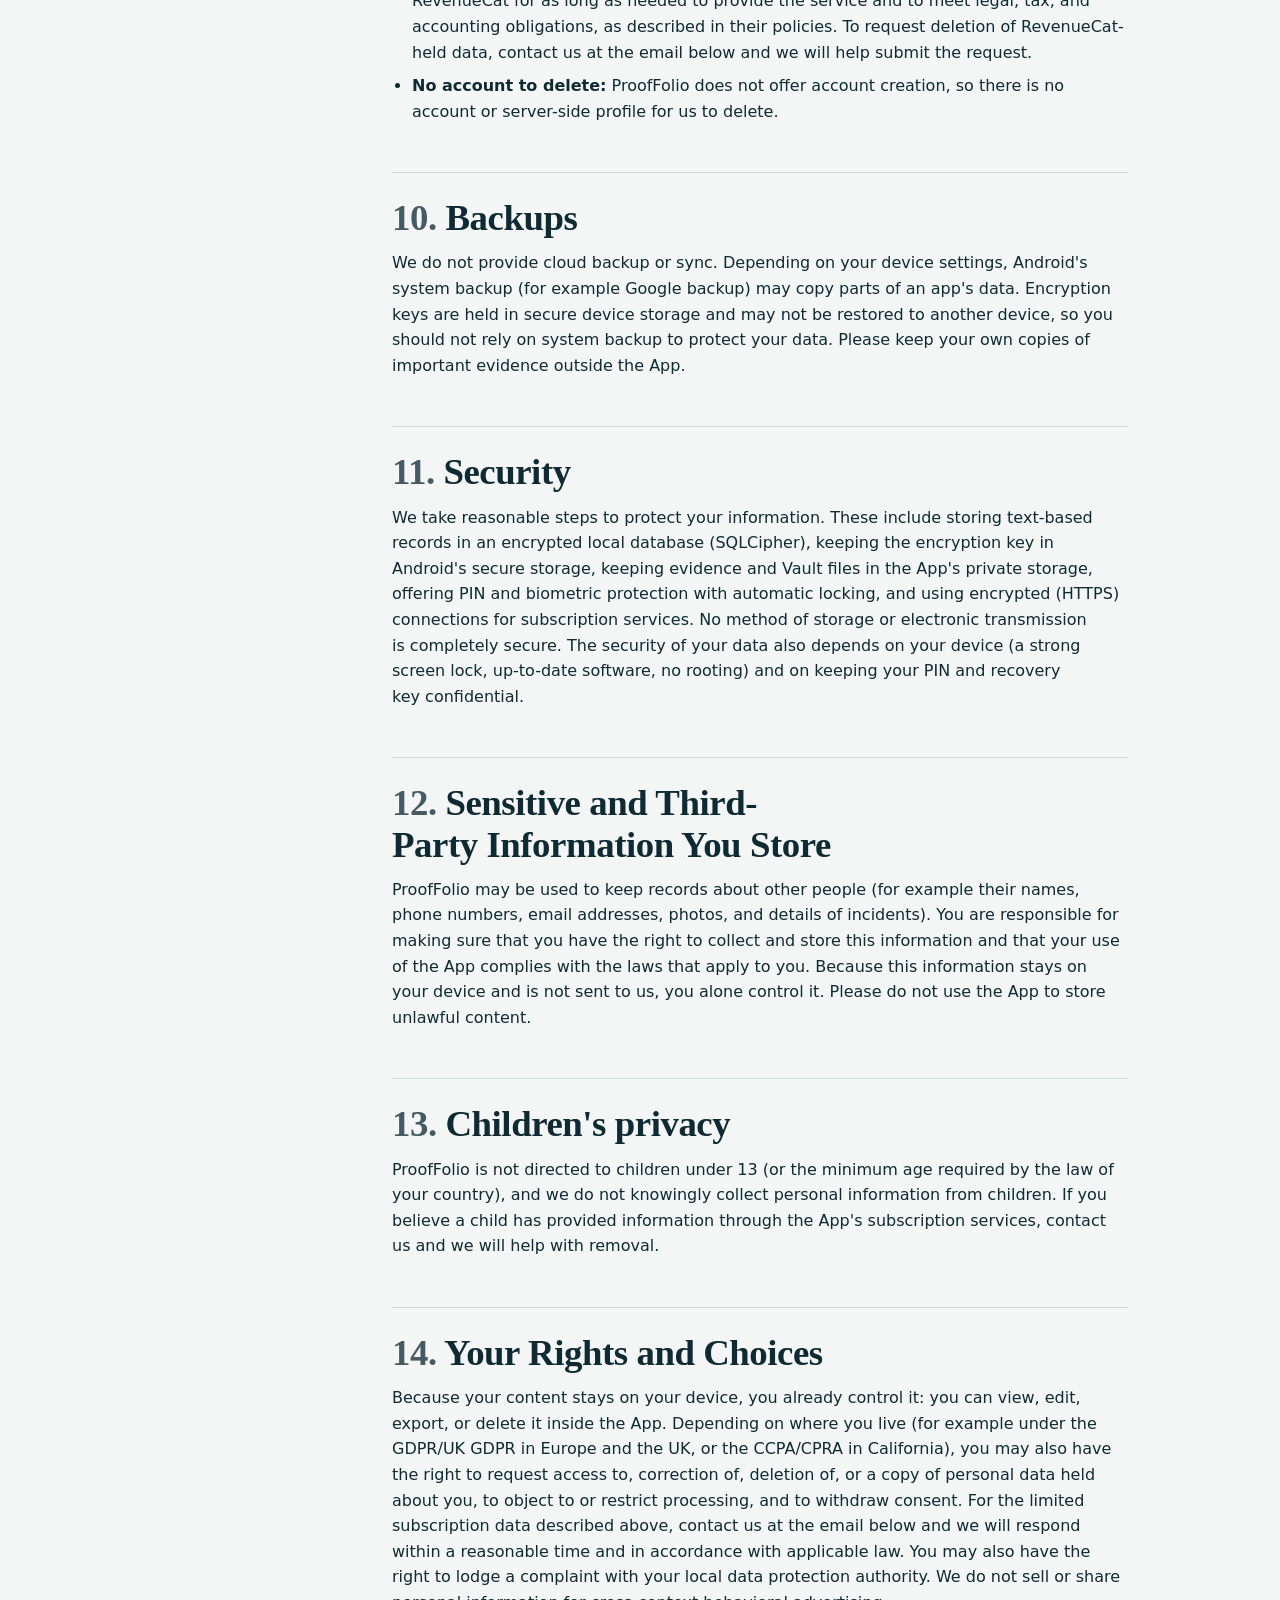
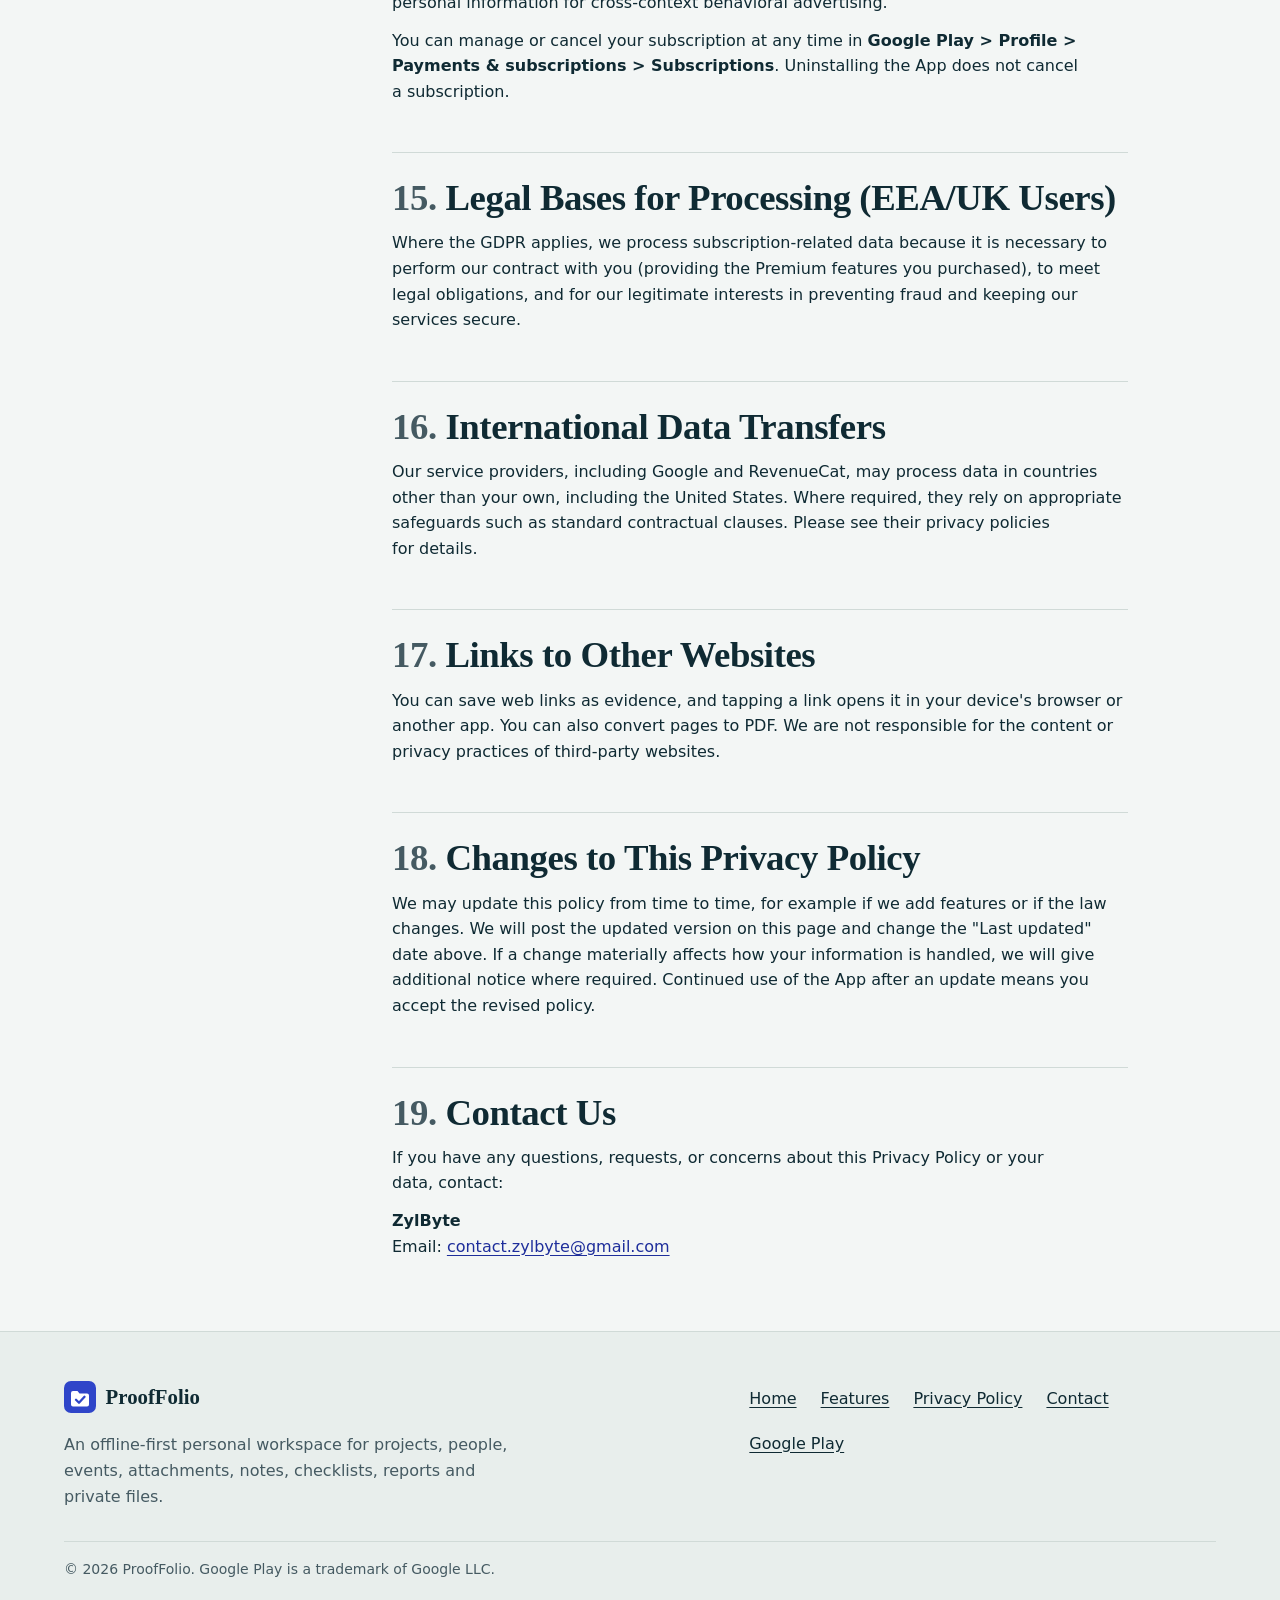
==== commit 068742cb: "Clarify wording in privacy policy regarding photo and video permissions" ====
--- a/privacy-policy.html
+++ b/privacy-policy.html
@@ -150,7 +150,7 @@
           <table>
             <thead><tr><th scope="col">Permission / access</th><th scope="col">Why it is needed</th></tr></thead>
             <tbody>
-              <tr><td>Photos and videos (<code>READ_MEDIA_IMAGES</code>, <code>READ_MEDIA_VIDEO</code>, <code>READ_MEDIA_VISUAL_USER_SELECTED</code>; on older Android versions <code>READ/WRITE_EXTERNAL_STORAGE</code>)</td><td>Used by the private Vault. It lets the App show your gallery albums and thumbnails so you can choose photos and videos to move or copy into the Vault, and save them back to your gallery when you restore them. When you choose "Move to Vault", the App first copies and verifies the file, and then asks Android to delete the original from your gallery; Android shows its own confirmation prompt. On Android 14 and above you can grant access to only the items you select. Photos and videos are used only for actions you start. They are never uploaded by the App.</td></tr>
+              <tr><td>Photos and videos (<code>READ_MEDIA_IMAGES</code>, <code>READ_MEDIA_VIDEO</code>, <code>READ_MEDIA_VISUAL_USER_SELECTED</code>; on older Android versions <code>READ/WRITE_EXTERNAL_STORAGE</code>)</td><td>Used by the private Vault. It lets the App show your gallery albums and thumbnails so you can choose photos and videos to copy into the Vault, and save them back to your gallery when you restore them. When you choose "Move to Vault", the App copies and verifies the file. On Android 14 and above you can grant access to only the items you select. Photos and videos are used only for actions you start. They are never uploaded by the App.</td></tr>
               <tr><td>System photo and file pickers (no permission needed)</td><td>When you attach photos, videos, PDFs, documents, or audio files as evidence, the App uses Android's own picker, and receives only the items you select.</td></tr>
               <tr><td>Camera (through your device's camera app)</td><td>When you tap "Camera" to add evidence, the App opens your device's camera app to take a photo or record a video. The App receives only the resulting file, which is copied to the App's private storage. The App does not run its own camera or microphone in the background.</td></tr>
               <tr><td>Biometric (<code>USE_BIOMETRIC</code>)</td><td>To let you unlock the App with your fingerprint or face if you turn this on. Authentication is performed by Android's own biometric system. The App never receives or stores your fingerprint or face data; it receives only a "success" or "failed" result.</td></tr>
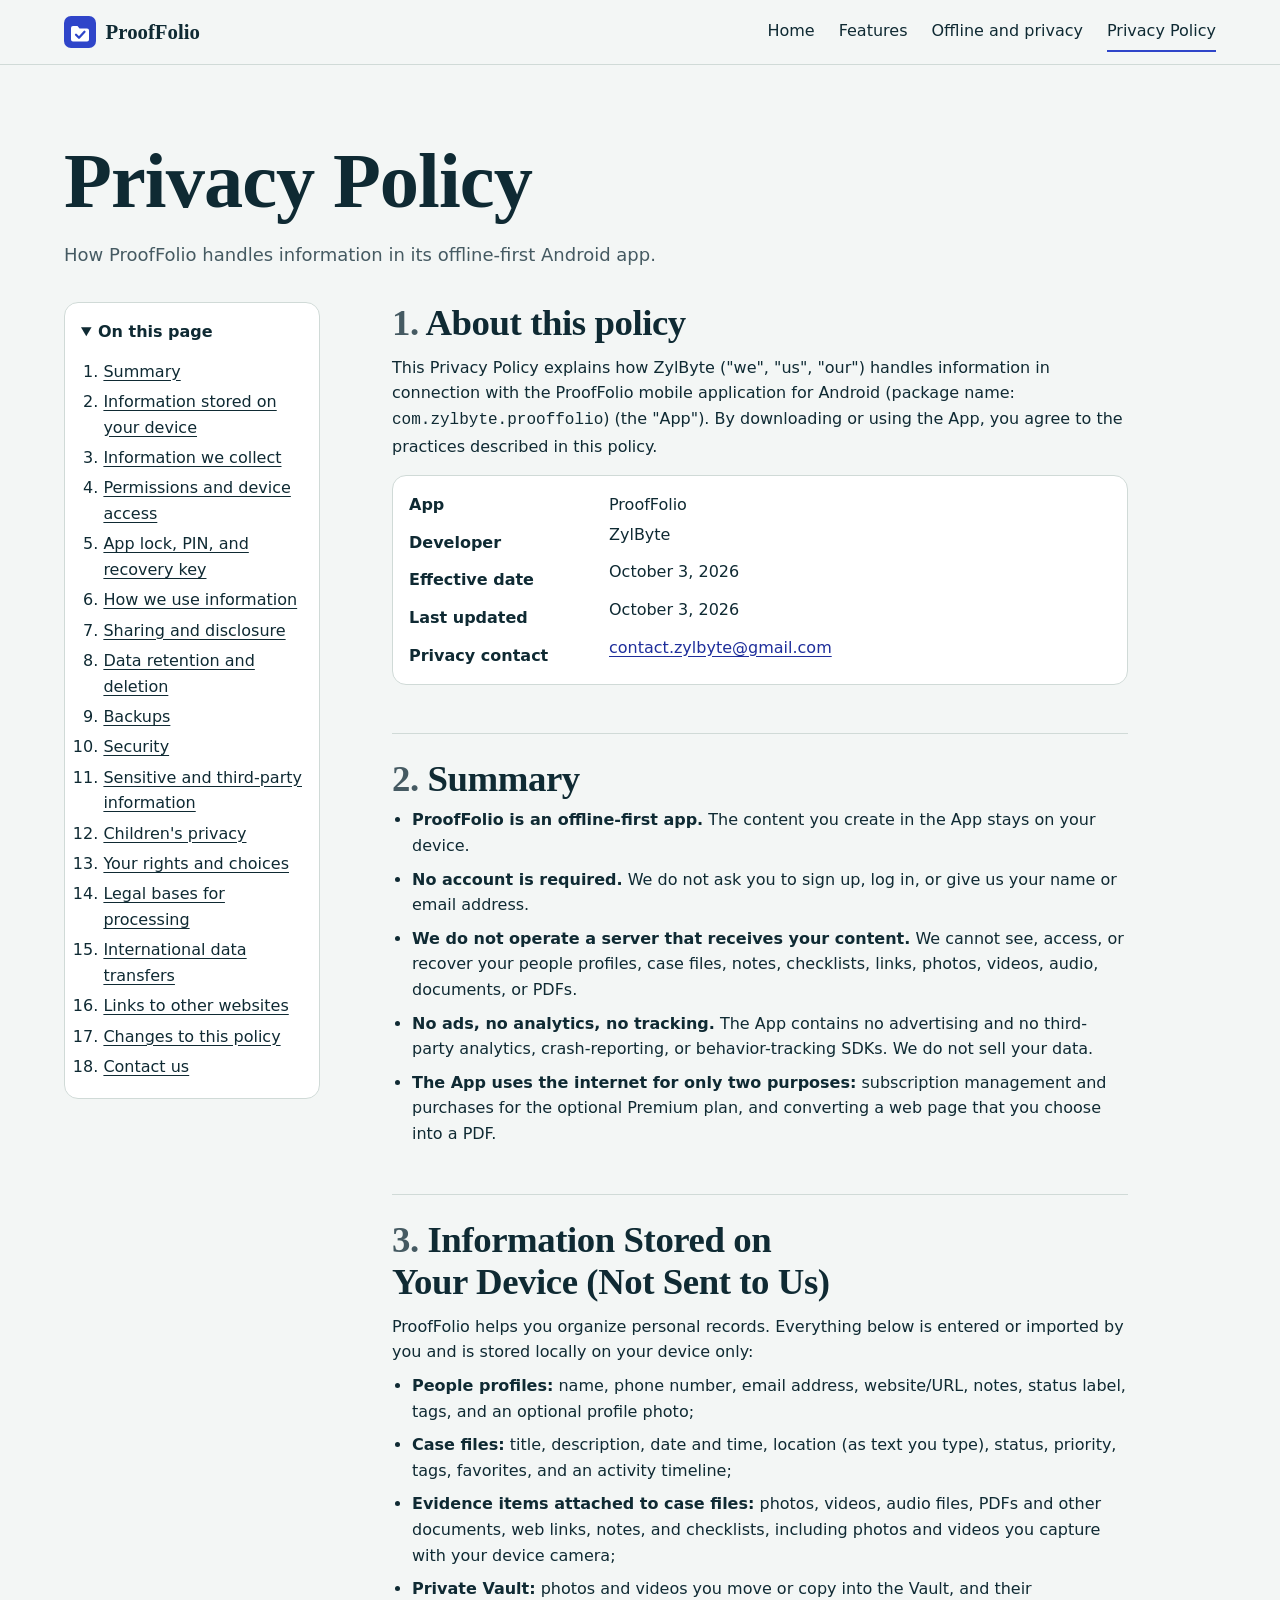
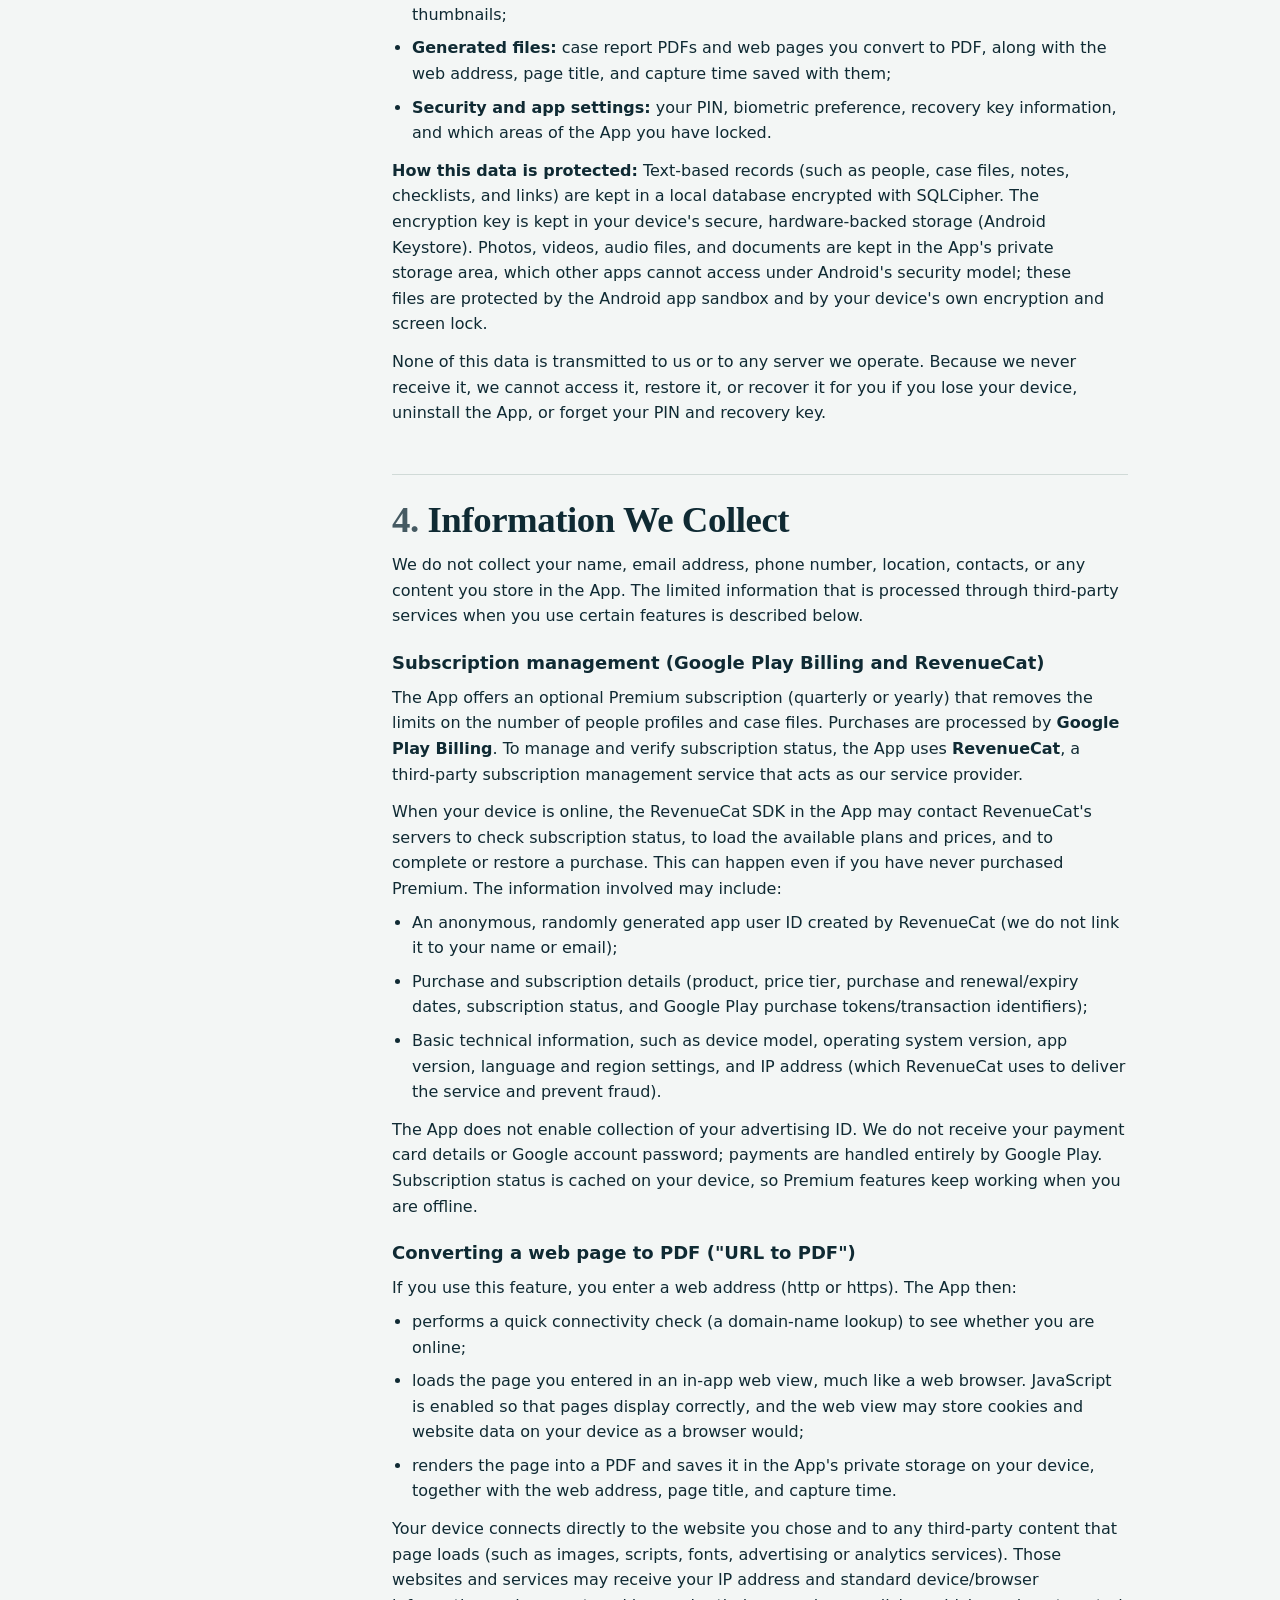
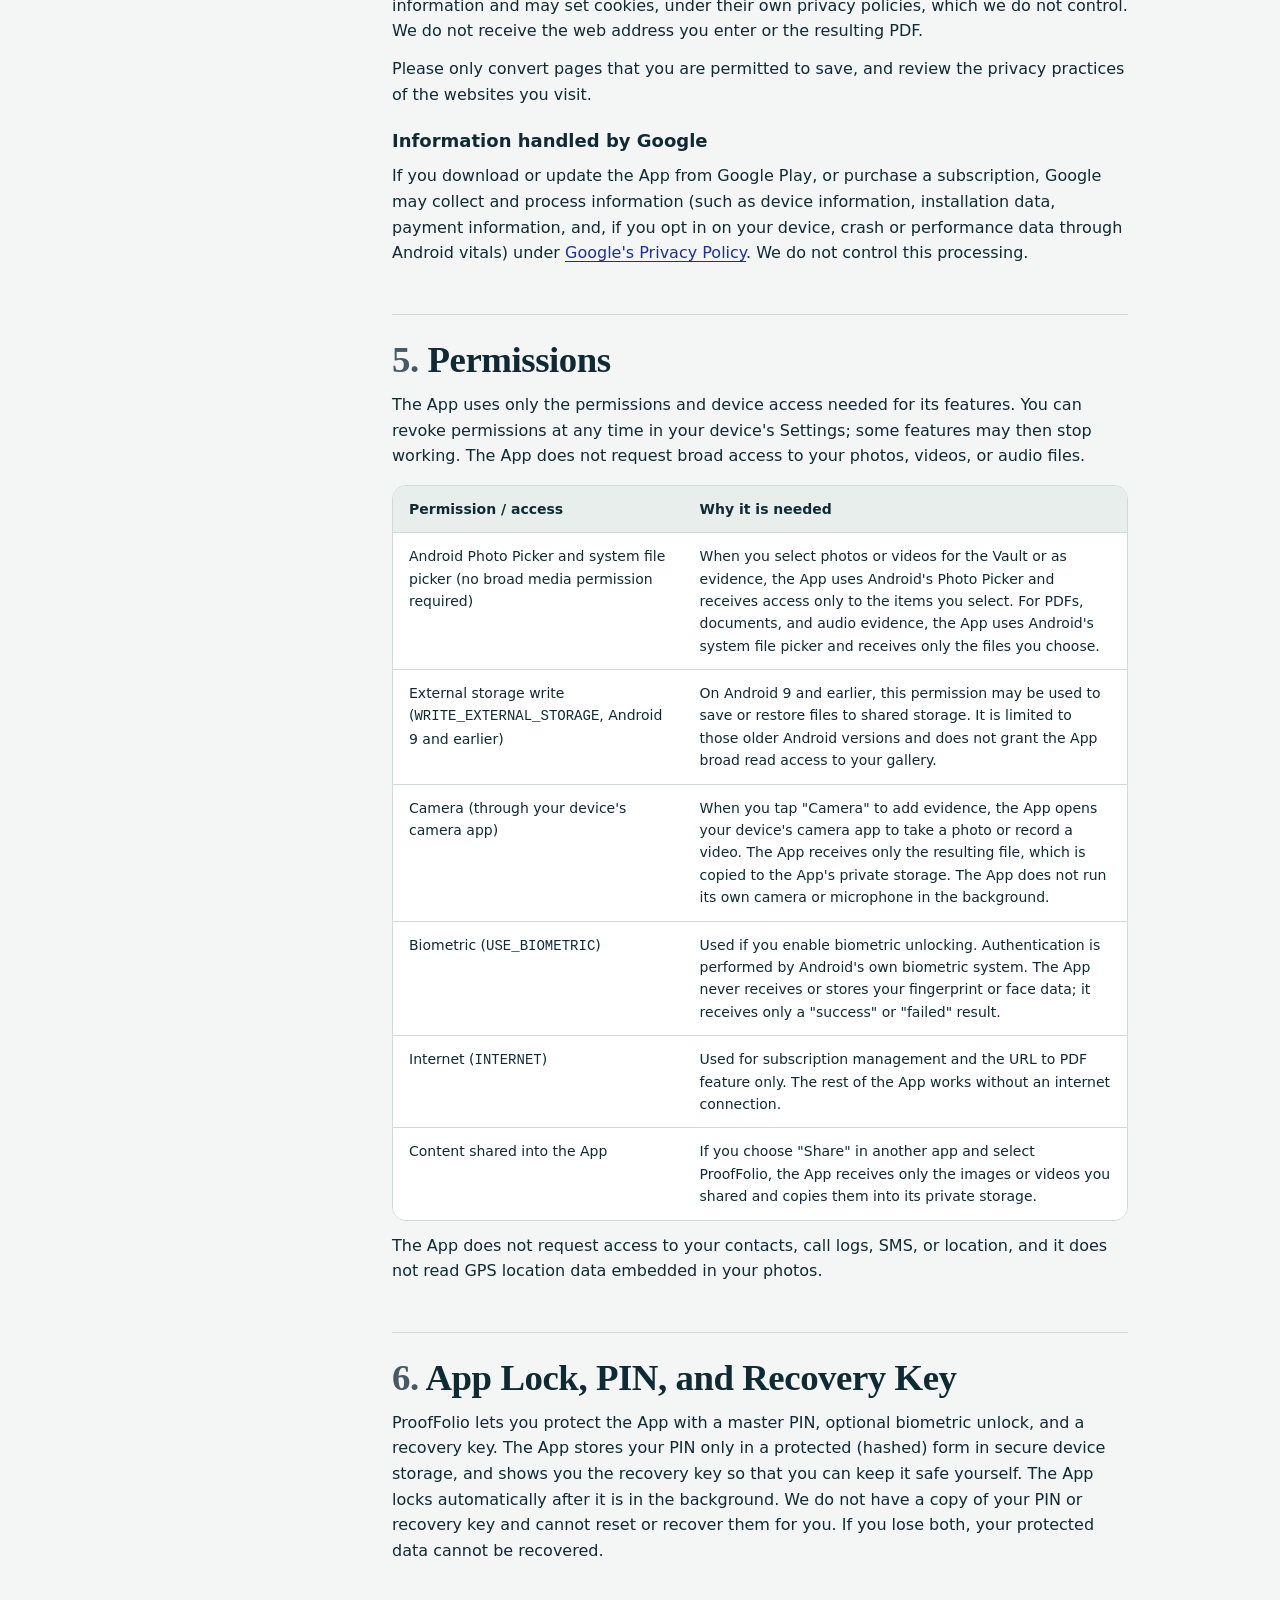
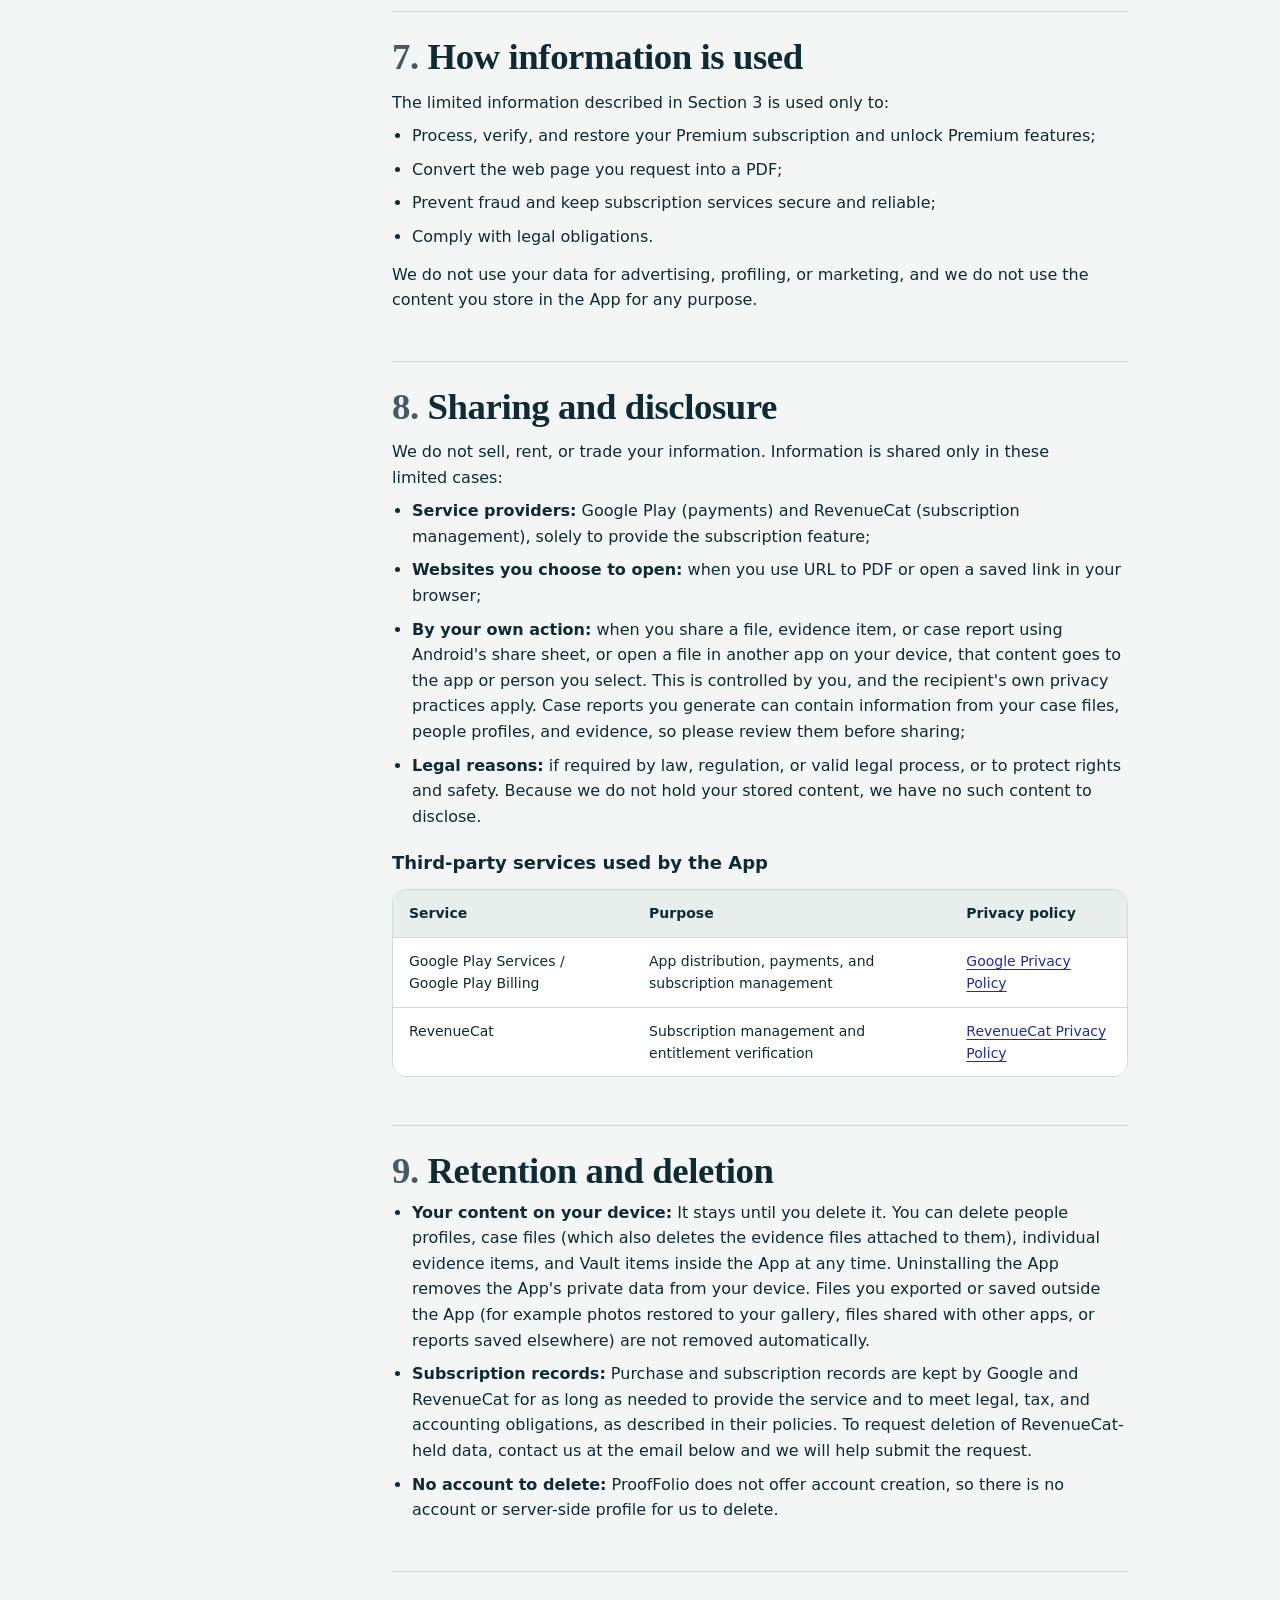
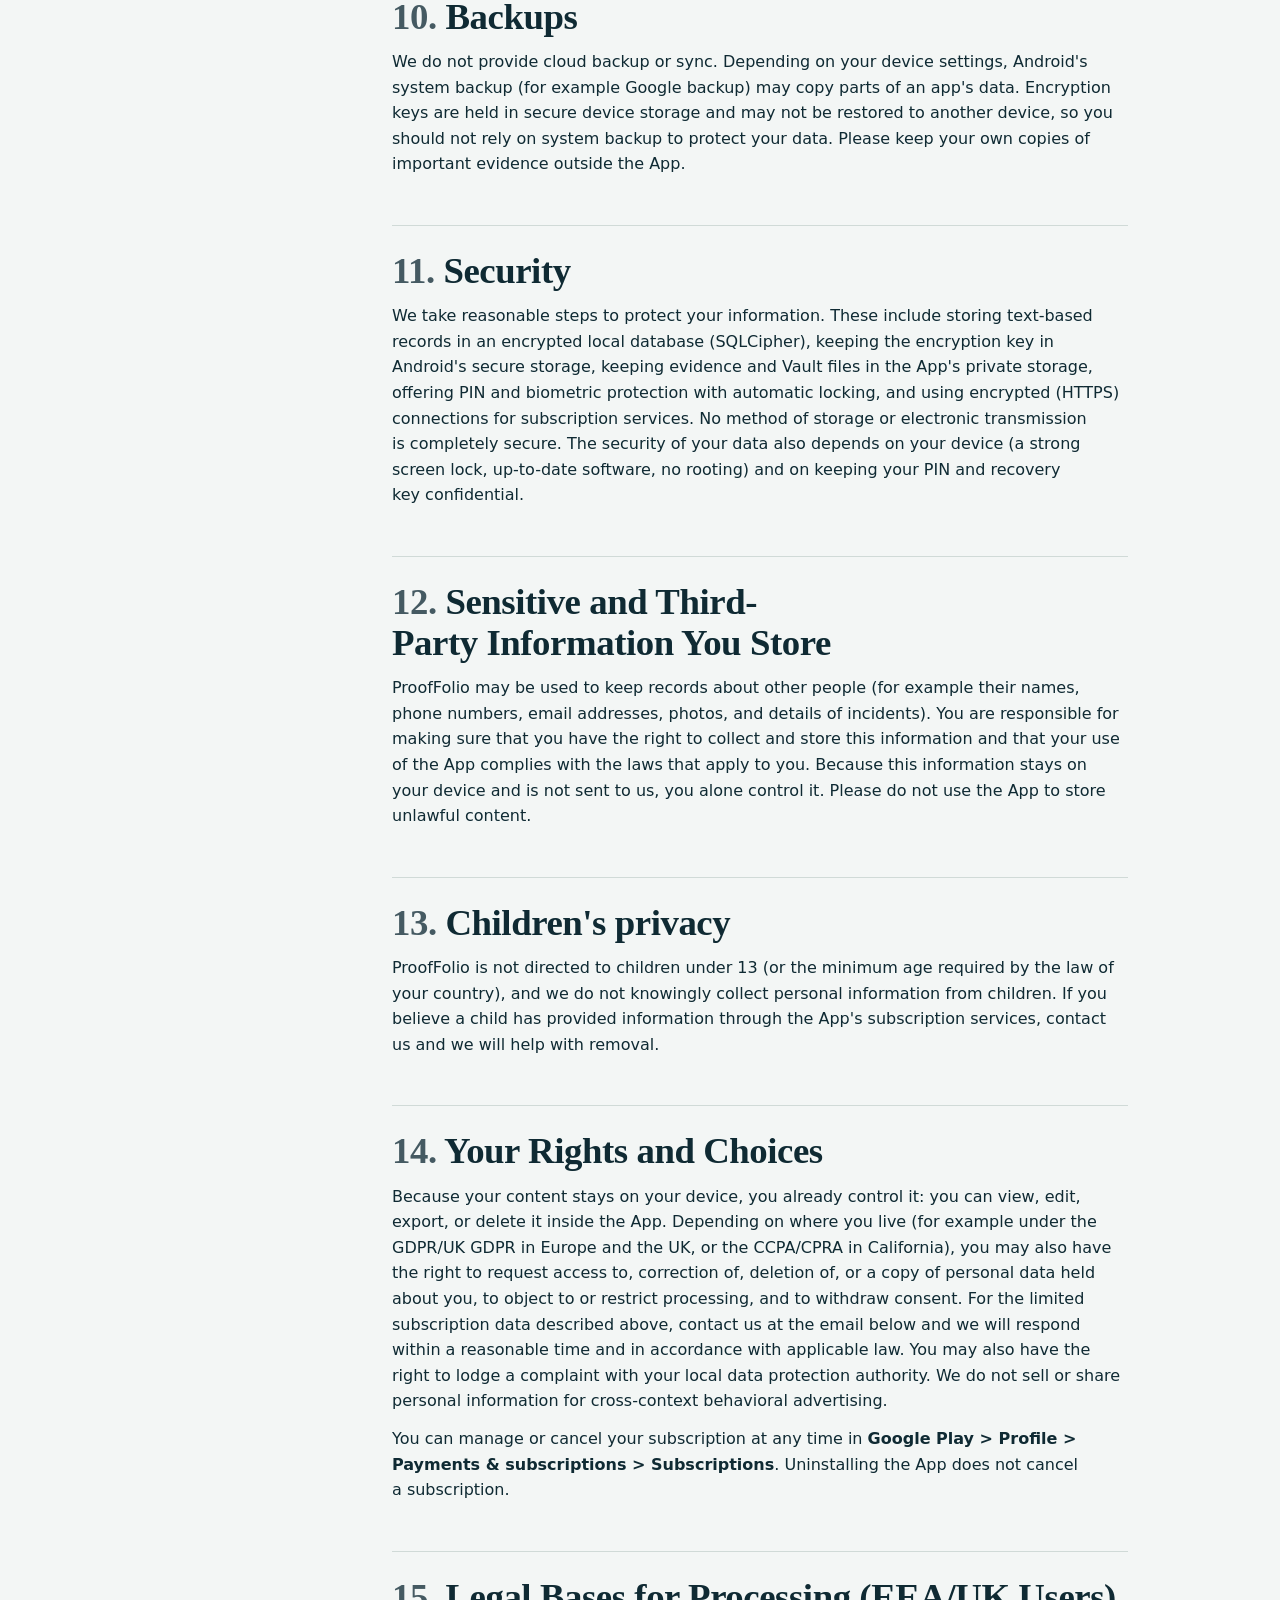
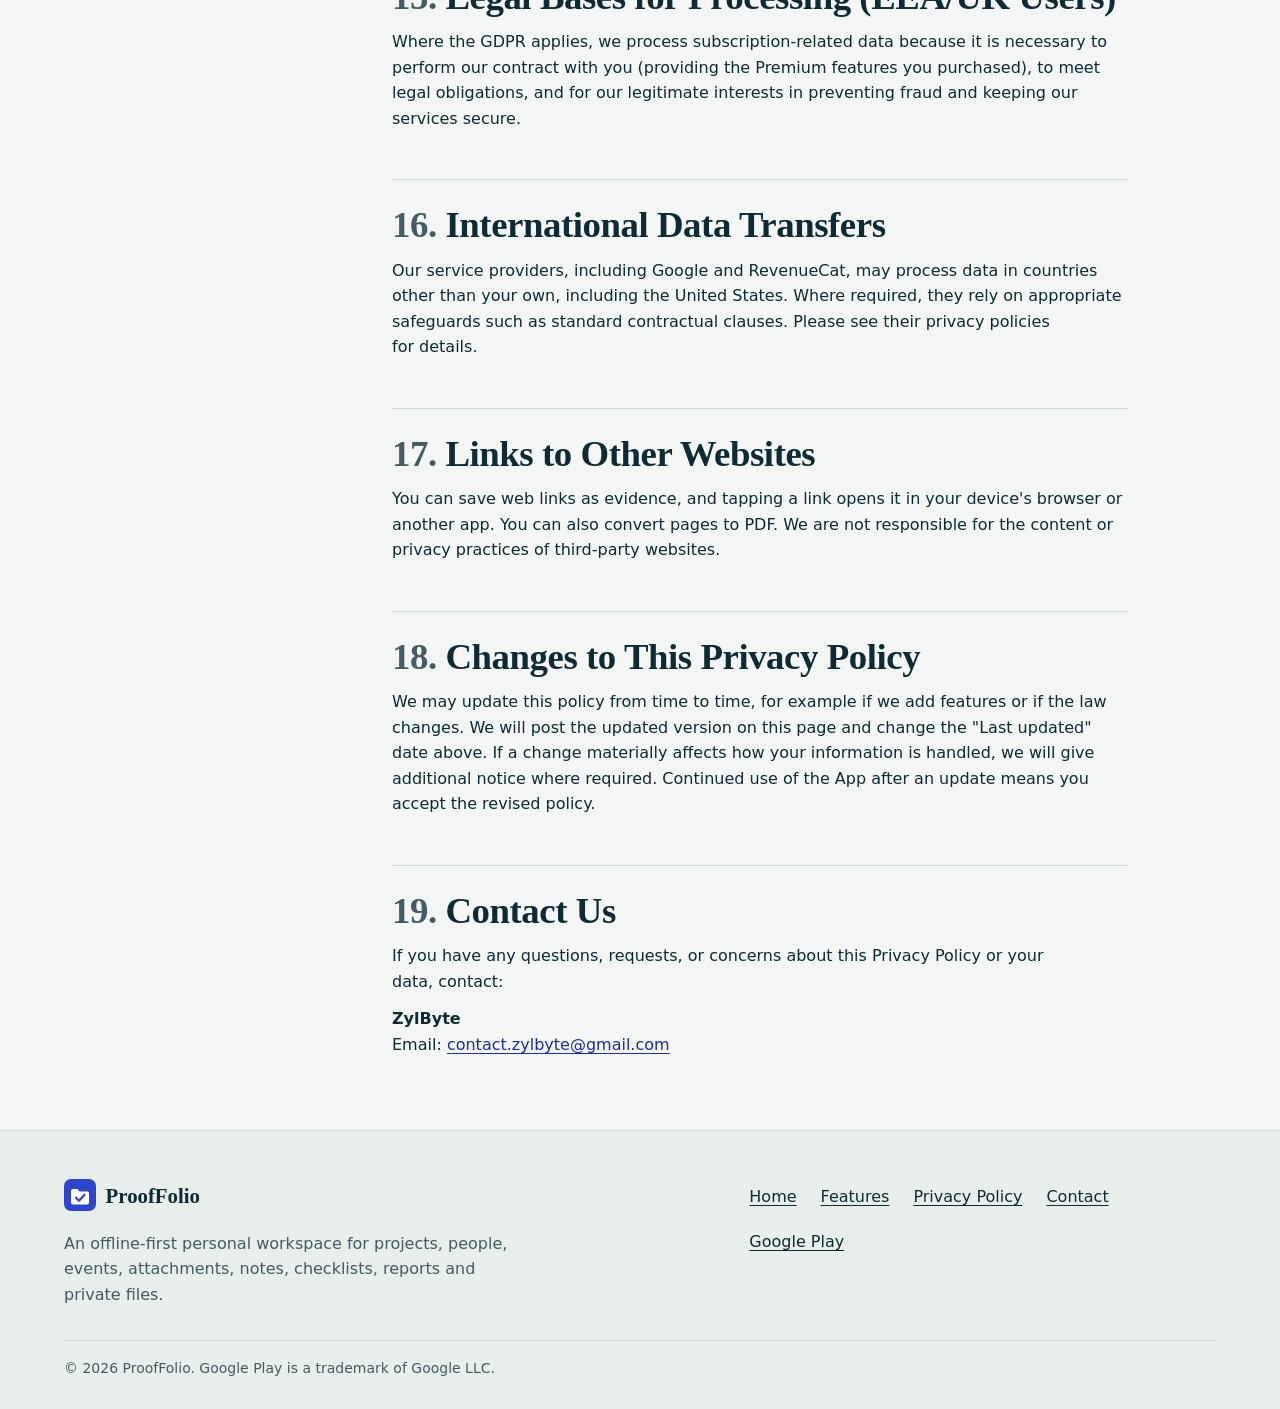
==== commit 077d07bc: "Refine permissions section in privacy policy for clarity and specificity" ====
--- a/privacy-policy.html
+++ b/privacy-policy.html
@@ -145,16 +145,16 @@
         <p>If you download or update the App from Google Play, or purchase a subscription, Google may collect and process information (such as device information, installation data, payment information, and, if you opt in on your device, crash or performance data through Android vitals) under <a href="https://policies.google.com/privacy">Google's Privacy Policy</a>. We do not control this processing.</p>
 
         <h2 id="permissions">Permissions</h2>
-        <p>The App requests only the access it needs, and only when you use the related feature. You can revoke any permission at any time in your device's Settings; some features may then stop working.</p>
+        <p>The App uses only the permissions and device access needed for its features. You can revoke permissions at any time in your device's Settings; some features may then stop working. The App does not request broad access to your photos, videos, or audio files.</p>
         <div class="table-wrap" role="region" aria-label="Permissions and device access" tabindex="0">
           <table>
             <thead><tr><th scope="col">Permission / access</th><th scope="col">Why it is needed</th></tr></thead>
             <tbody>
-              <tr><td>Photos and videos (<code>READ_MEDIA_IMAGES</code>, <code>READ_MEDIA_VIDEO</code>, <code>READ_MEDIA_VISUAL_USER_SELECTED</code>; on older Android versions <code>READ/WRITE_EXTERNAL_STORAGE</code>)</td><td>Used by the private Vault. It lets the App show your gallery albums and thumbnails so you can choose photos and videos to copy into the Vault, and save them back to your gallery when you restore them. When you choose "Move to Vault", the App copies and verifies the file. On Android 14 and above you can grant access to only the items you select. Photos and videos are used only for actions you start. They are never uploaded by the App.</td></tr>
-              <tr><td>System photo and file pickers (no permission needed)</td><td>When you attach photos, videos, PDFs, documents, or audio files as evidence, the App uses Android's own picker, and receives only the items you select.</td></tr>
+              <tr><td>Android Photo Picker and system file picker (no broad media permission required)</td><td>When you select photos or videos for the Vault or as evidence, the App uses Android's Photo Picker and receives access only to the items you select. For PDFs, documents, and audio evidence, the App uses Android's system file picker and receives only the files you choose.</td></tr>
+              <tr><td>External storage write (<code>WRITE_EXTERNAL_STORAGE</code>, Android 9 and earlier)</td><td>On Android 9 and earlier, this permission may be used to save or restore files to shared storage. It is limited to those older Android versions and does not grant the App broad read access to your gallery.</td></tr>
               <tr><td>Camera (through your device's camera app)</td><td>When you tap "Camera" to add evidence, the App opens your device's camera app to take a photo or record a video. The App receives only the resulting file, which is copied to the App's private storage. The App does not run its own camera or microphone in the background.</td></tr>
-              <tr><td>Biometric (<code>USE_BIOMETRIC</code>)</td><td>To let you unlock the App with your fingerprint or face if you turn this on. Authentication is performed by Android's own biometric system. The App never receives or stores your fingerprint or face data; it receives only a "success" or "failed" result.</td></tr>
-              <tr><td>Internet (<code>INTERNET</code>)</td><td>For subscription management and the URL to PDF feature only. The rest of the App works without a connection.</td></tr>
+              <tr><td>Biometric (<code>USE_BIOMETRIC</code>)</td><td>Used if you enable biometric unlocking. Authentication is performed by Android's own biometric system. The App never receives or stores your fingerprint or face data; it receives only a "success" or "failed" result.</td></tr>
+              <tr><td>Internet (<code>INTERNET</code>)</td><td>Used for subscription management and the URL to PDF feature only. The rest of the App works without an internet connection.</td></tr>
               <tr><td>Content shared into the App</td><td>If you choose "Share" in another app and select ProofFolio, the App receives only the images or videos you shared and copies them into its private storage.</td></tr>
             </tbody>
           </table>
